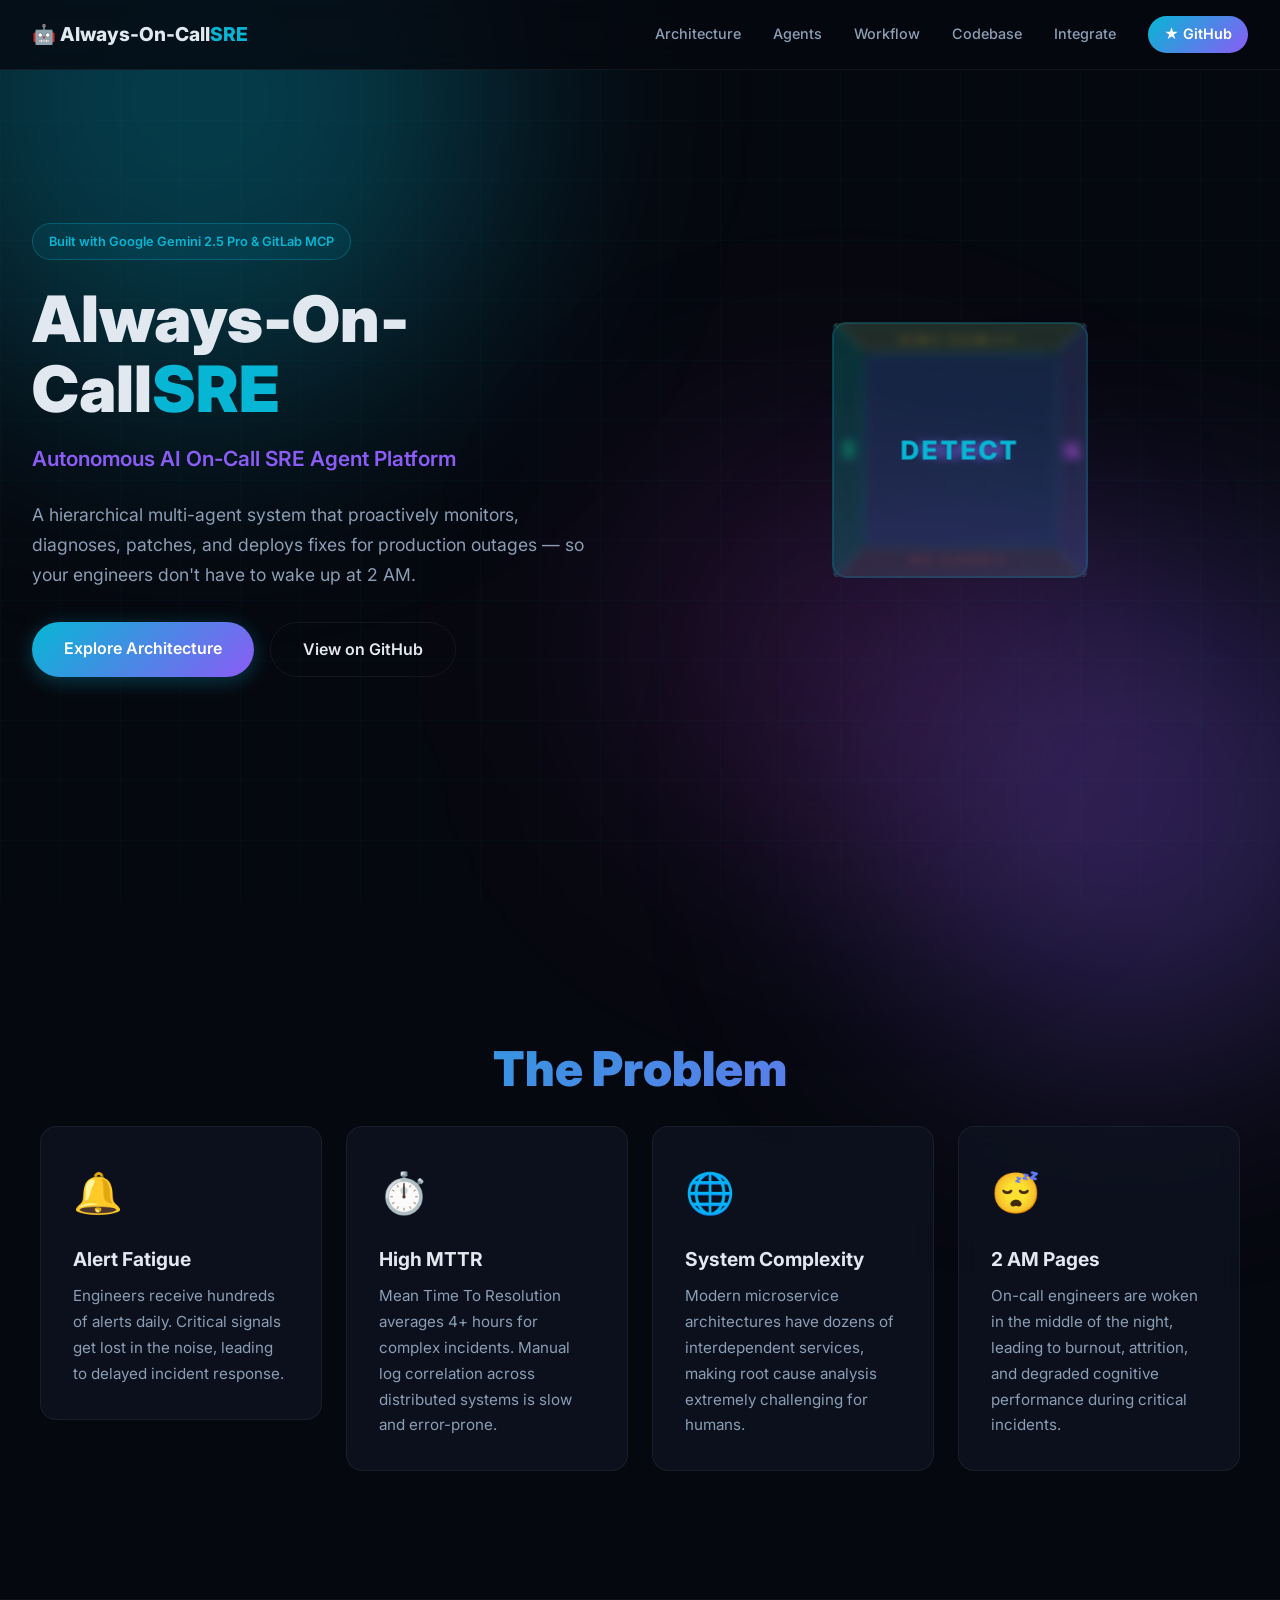
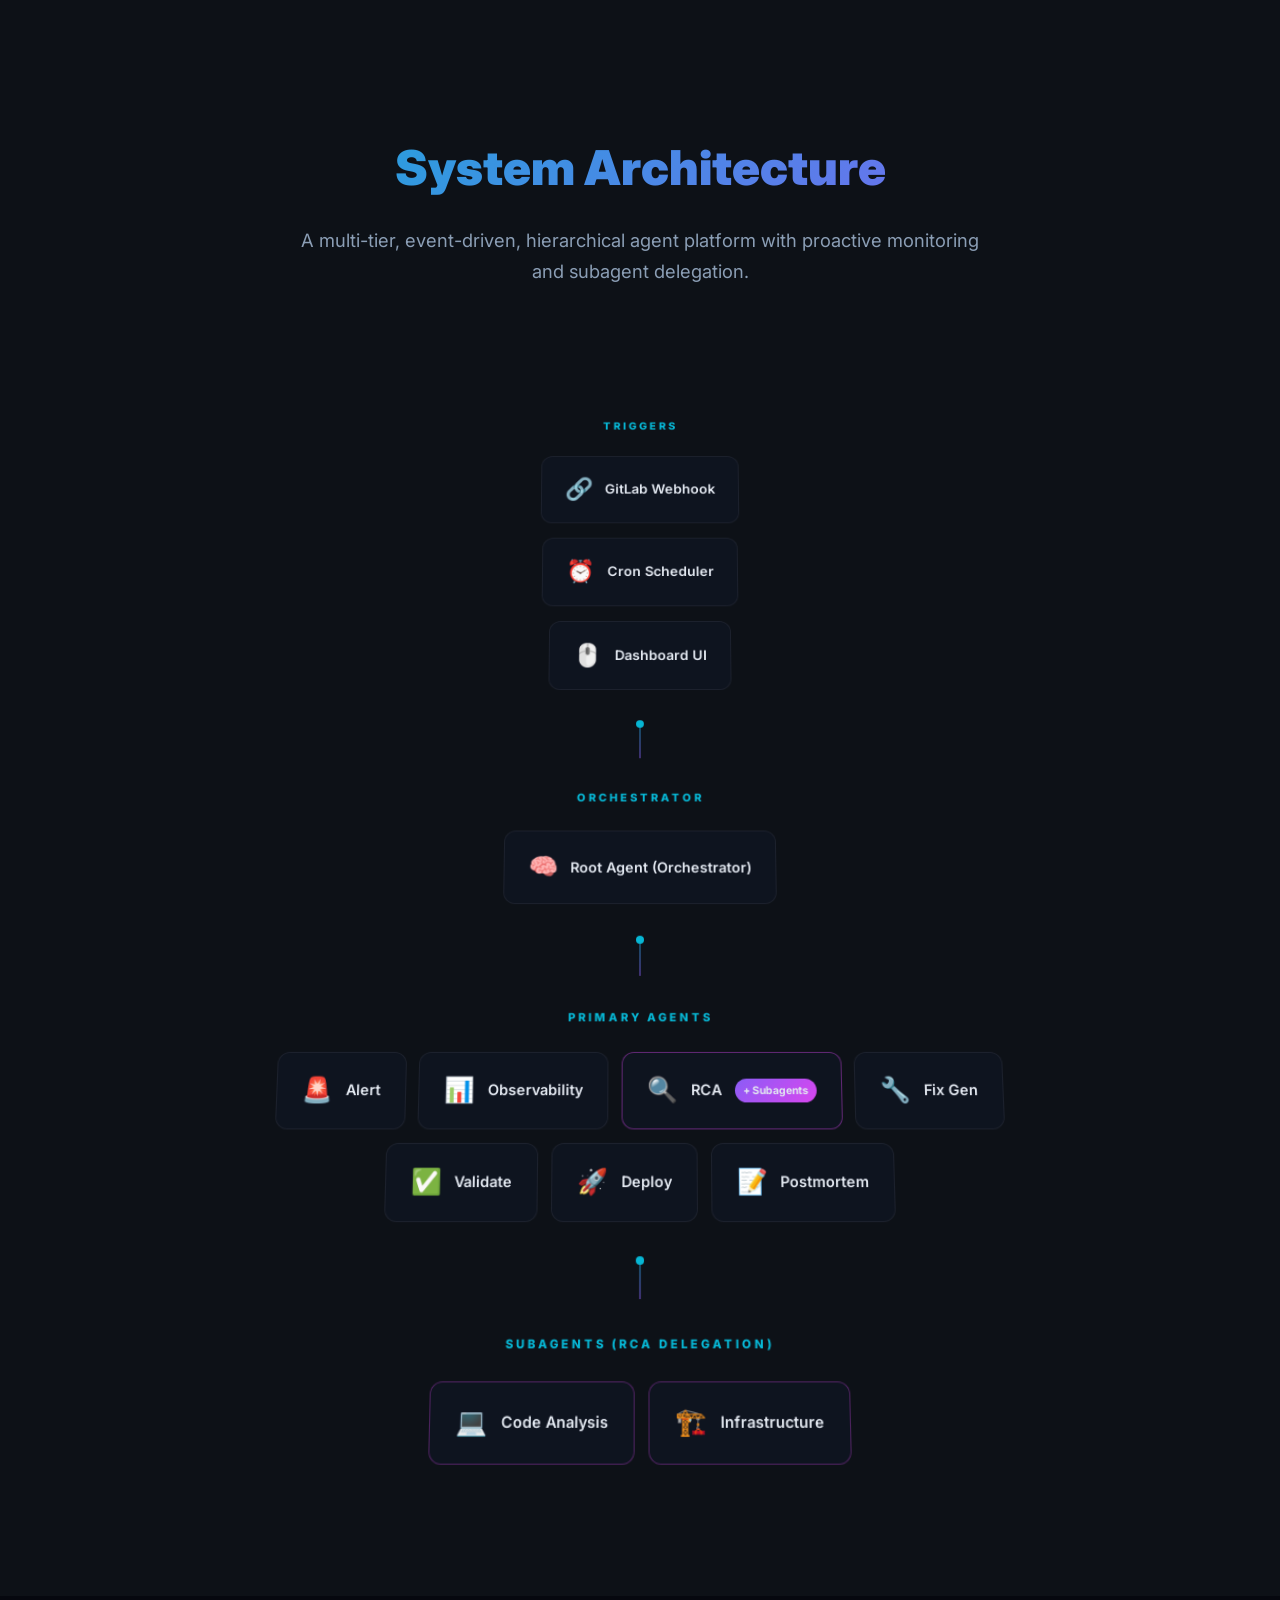
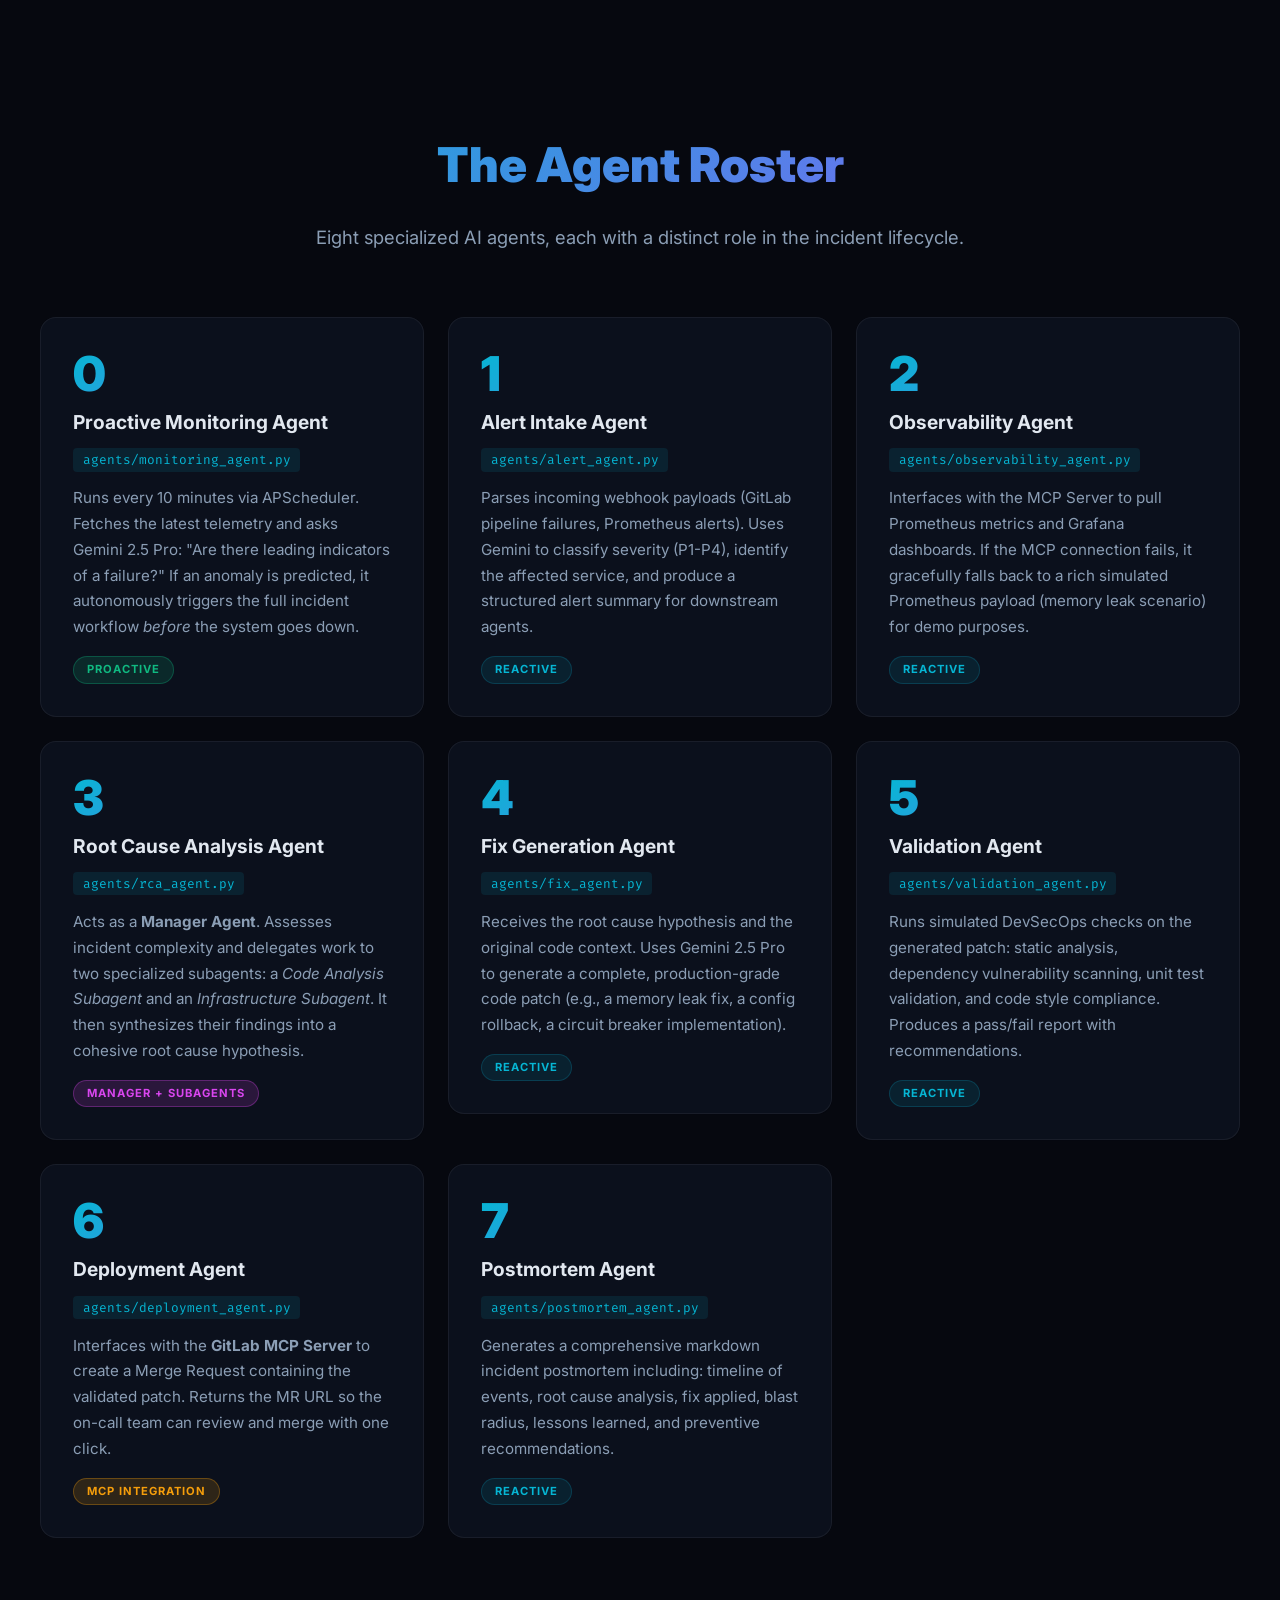
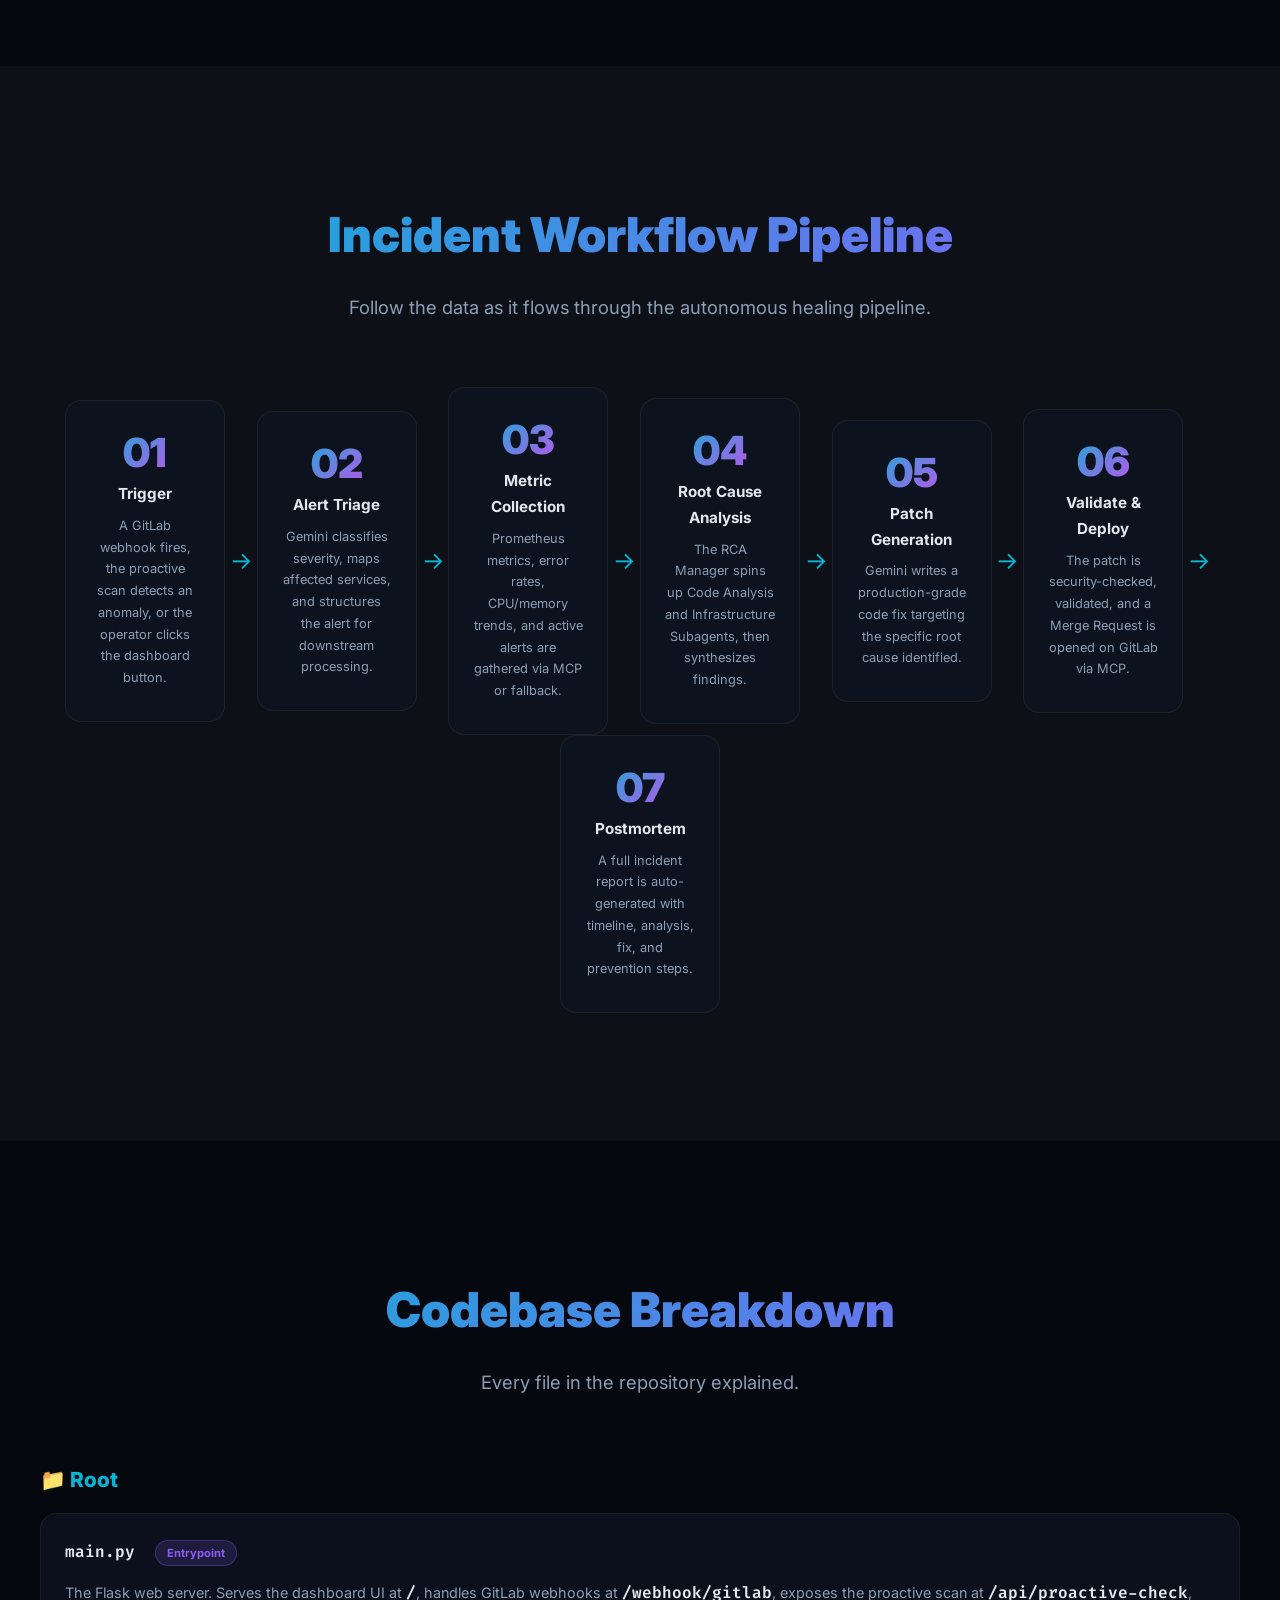
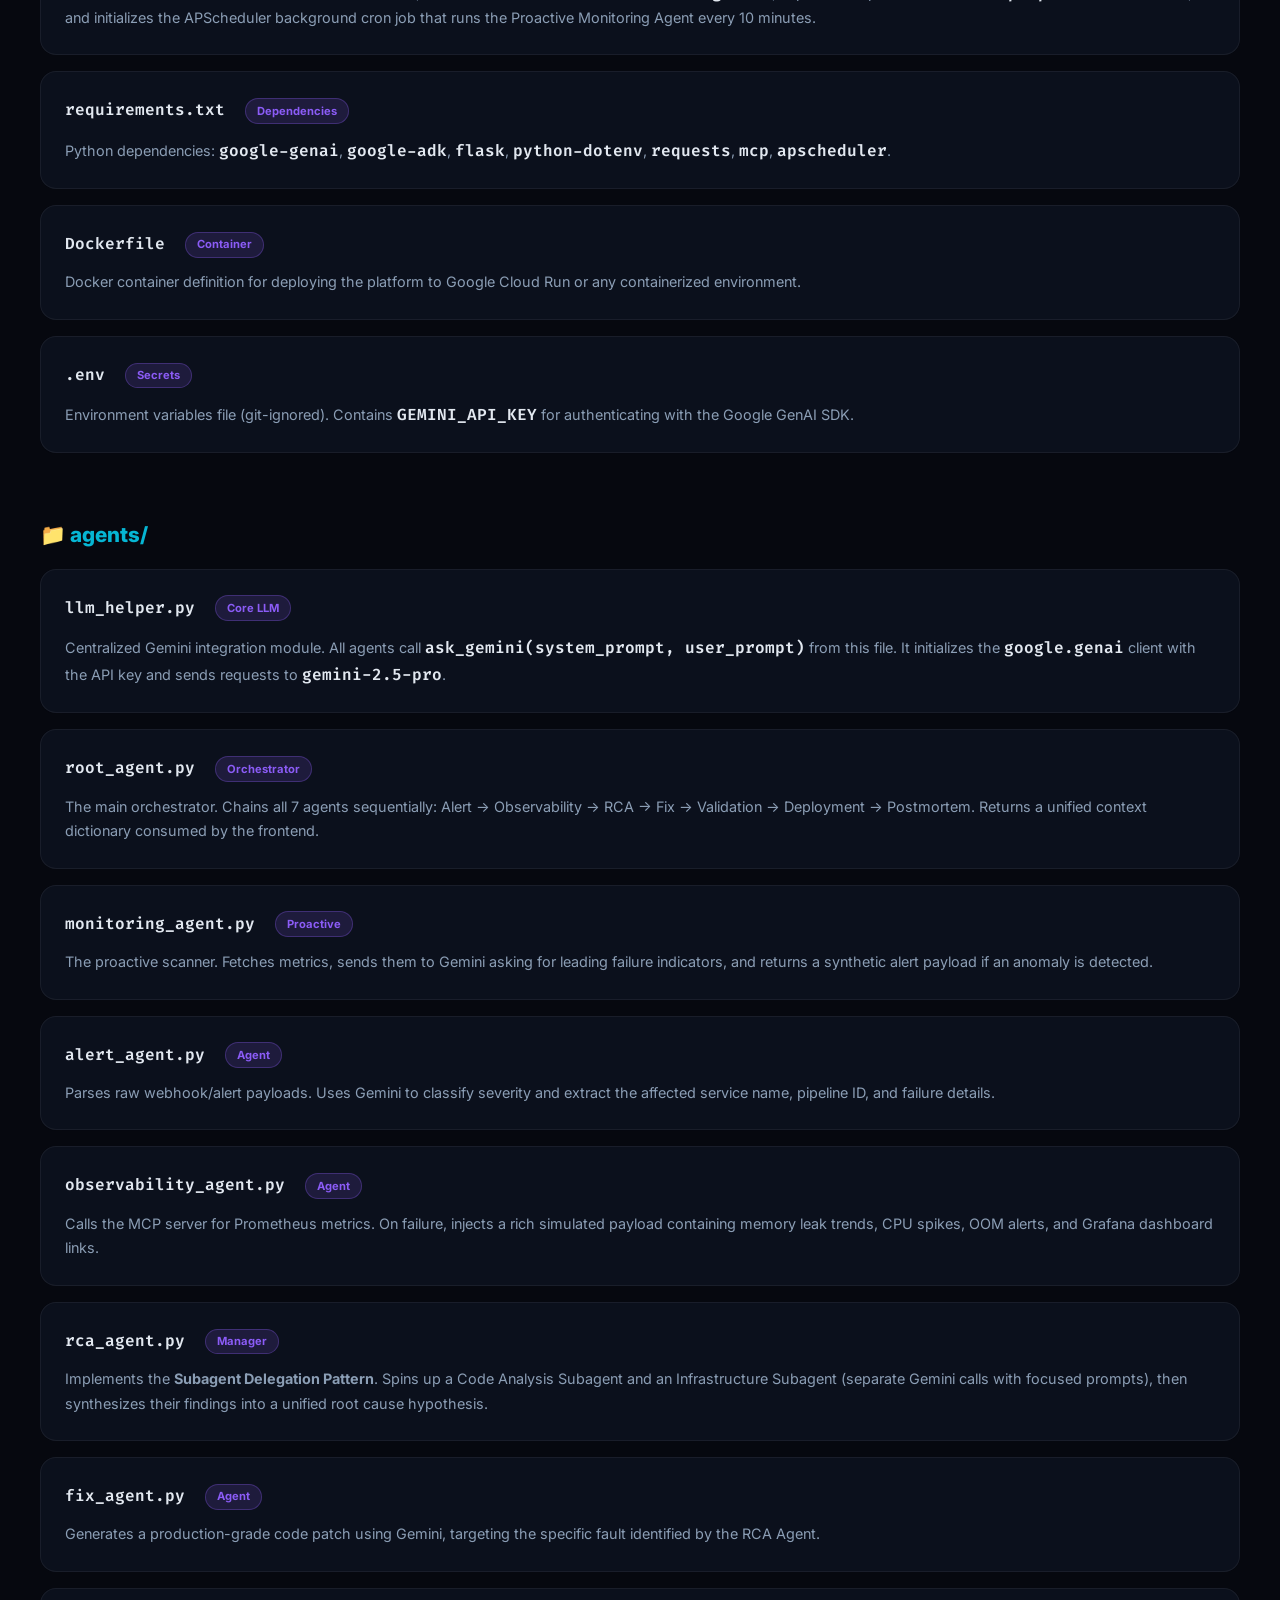
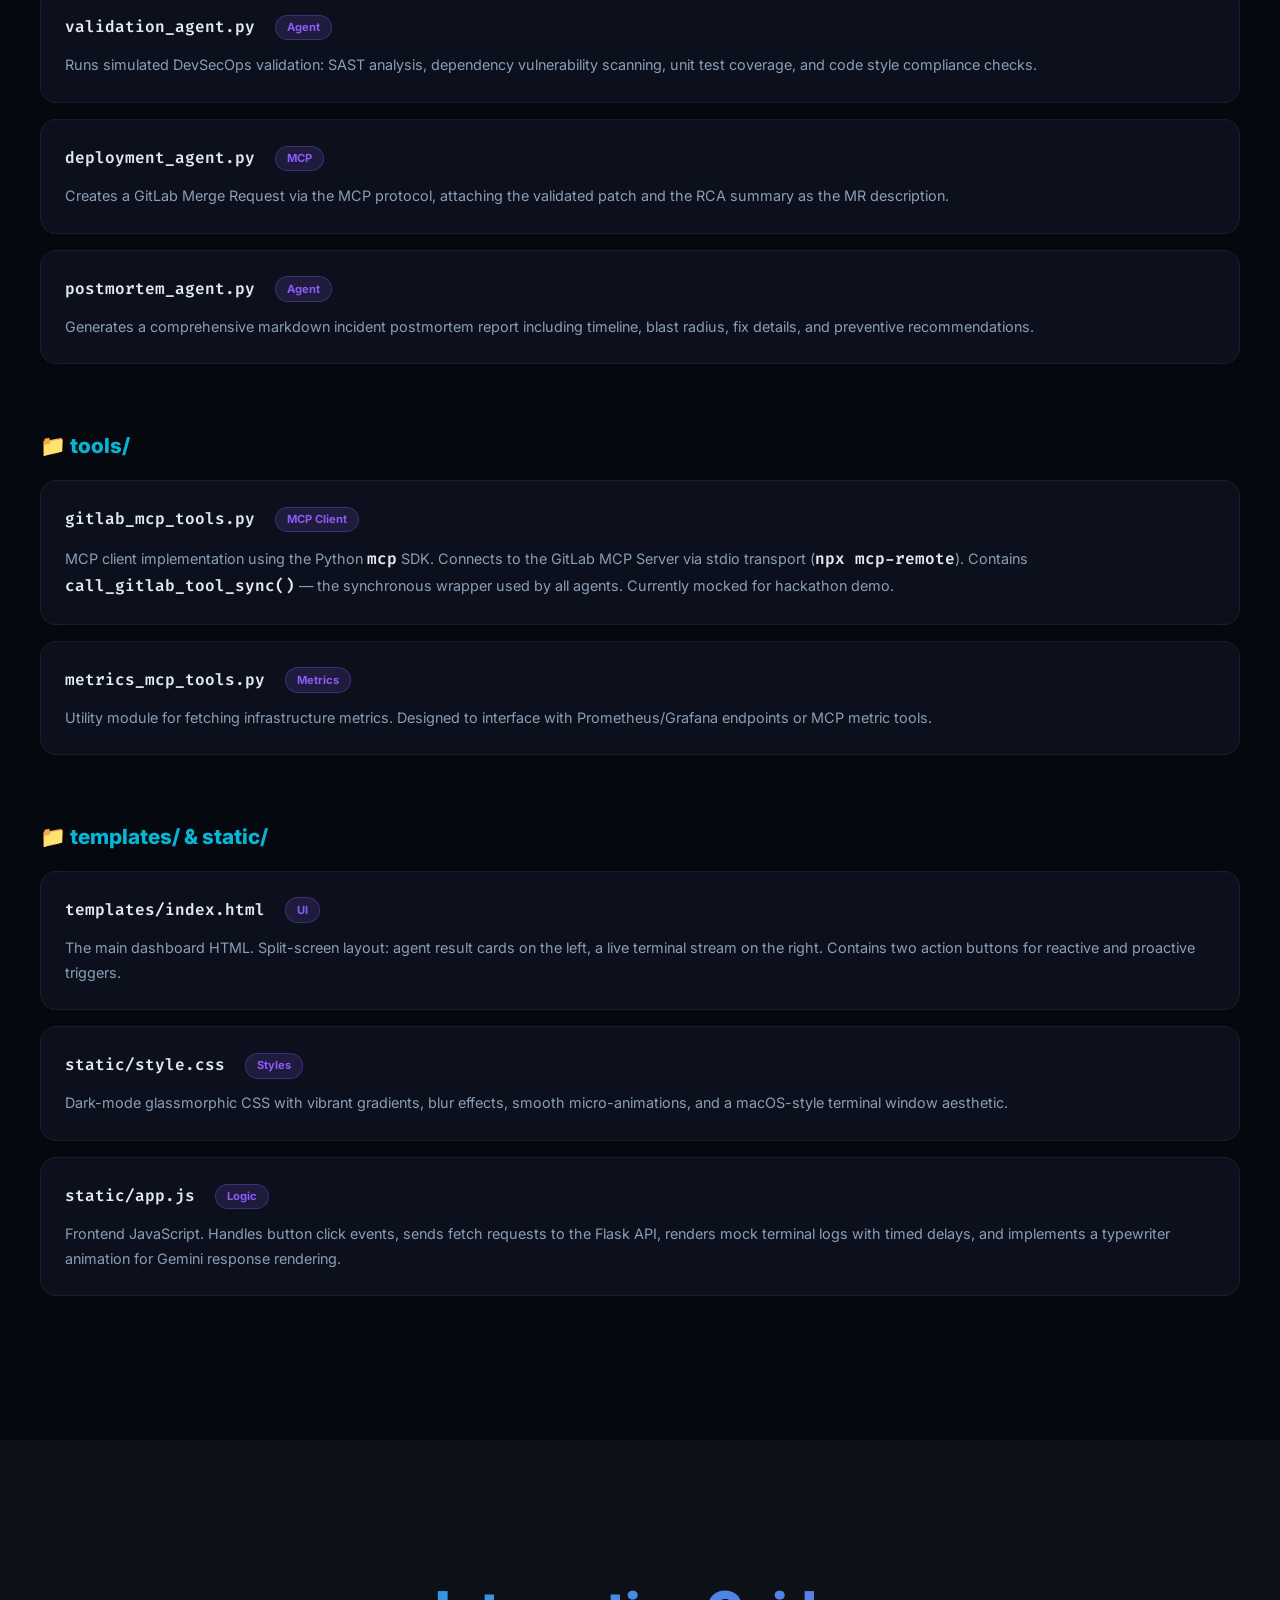
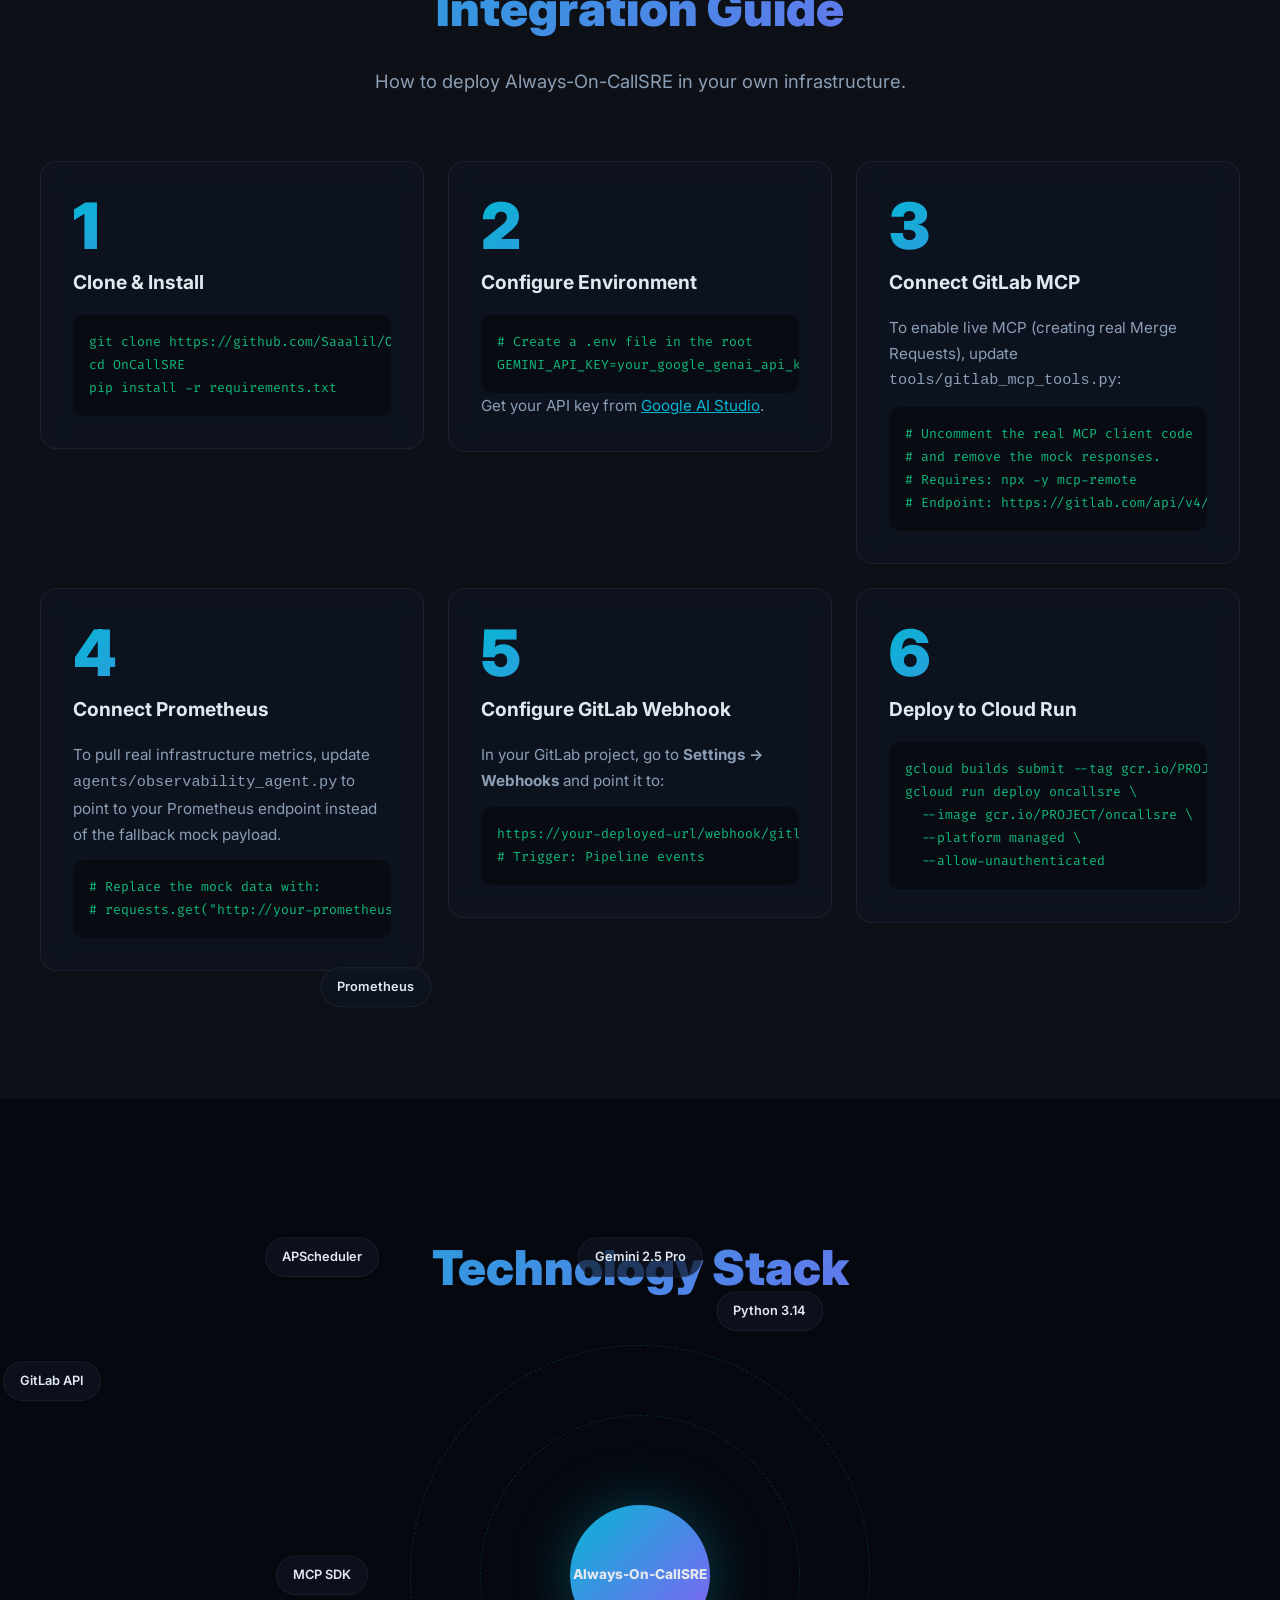
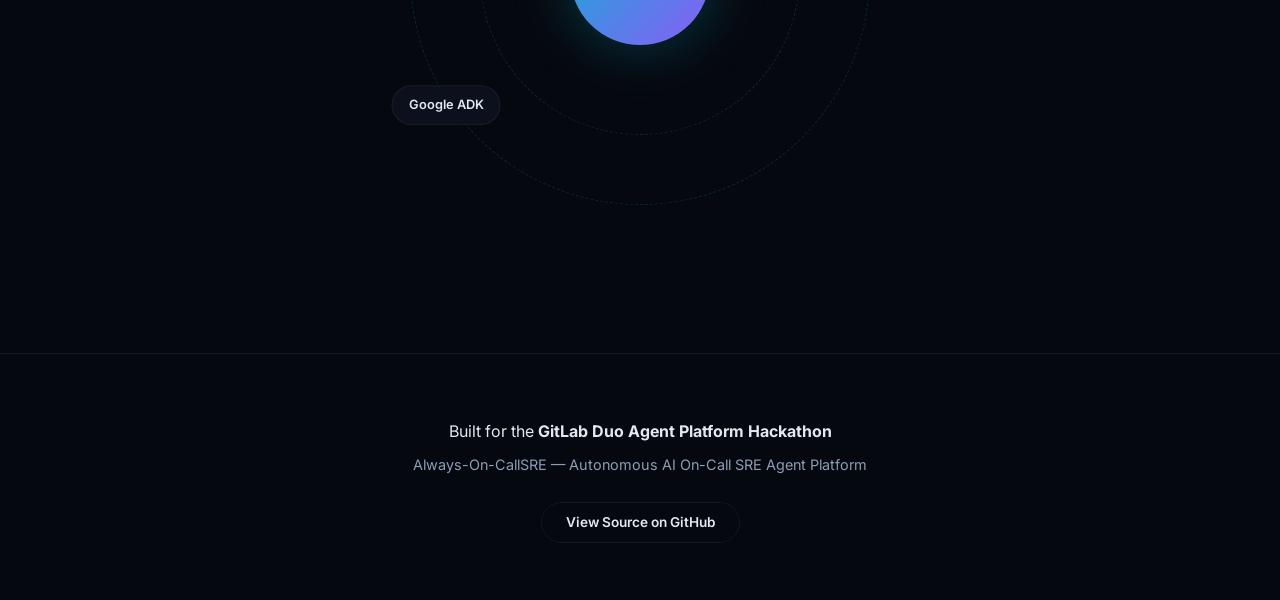
==== docs/index.html @ 30f32bdc "Add GitHub Pages documentation site with 3D interactive UI" ====
<!DOCTYPE html>
<html lang="en">
<head>
    <meta charset="UTF-8">
    <meta name="viewport" content="width=device-width, initial-scale=1.0">
    <title>Always-On-CallSRE — Documentation</title>
    <meta name="description" content="Autonomous multi-agent SRE platform powered by Gemini 2.5 Pro & MCP for proactive outage prediction, root cause diagnosis, and auto-healing.">
    <link rel="stylesheet" href="style.css">
    <link href="https://fonts.googleapis.com/css2?family=Inter:wght@300;400;500;600;700;800;900&family=Fira+Code:wght@400;500&display=swap" rel="stylesheet">
</head>
<body>
    <!-- Animated Background -->
    <div class="bg-grid"></div>
    <div class="glow-orb orb-1"></div>
    <div class="glow-orb orb-2"></div>
    <div class="glow-orb orb-3"></div>

    <!-- Navigation -->
    <nav id="navbar">
        <div class="nav-inner">
            <a href="#hero" class="nav-logo">🤖 Always-On-Call<span>SRE</span></a>
            <div class="nav-links">
                <a href="#architecture">Architecture</a>
                <a href="#agents">Agents</a>
                <a href="#workflow">Workflow</a>
                <a href="#files">Codebase</a>
                <a href="#integrate">Integrate</a>
                <a href="https://github.com/Saaalil/OnCallSRE" target="_blank" class="nav-gh">★ GitHub</a>
            </div>
        </div>
    </nav>

    <!-- Hero -->
    <section id="hero">
        <div class="hero-content">
            <div class="hero-badge">Built with Google Gemini 2.5 Pro & GitLab MCP</div>
            <h1>Always-On-Call<span>SRE</span></h1>
            <p class="hero-sub">Autonomous AI On-Call SRE Agent Platform</p>
            <p class="hero-desc">A hierarchical multi-agent system that proactively monitors, diagnoses, patches, and deploys fixes for production outages — so your engineers don't have to wake up at 2 AM.</p>
            <div class="hero-buttons">
                <a href="#architecture" class="btn btn-primary">Explore Architecture</a>
                <a href="https://github.com/Saaalil/OnCallSRE" target="_blank" class="btn btn-outline">View on GitHub</a>
            </div>
        </div>
        <div class="hero-3d-scene">
            <div class="cube-container">
                <div class="cube">
                    <div class="cube-face front">DETECT</div>
                    <div class="cube-face back">DEPLOY</div>
                    <div class="cube-face right">ANALYZE</div>
                    <div class="cube-face left">PATCH</div>
                    <div class="cube-face top">VALIDATE</div>
                    <div class="cube-face bottom">REPORT</div>
                </div>
            </div>
        </div>
    </section>

    <!-- Problem Statement -->
    <section id="problem" class="section">
        <div class="section-inner">
            <h2 class="section-title">The Problem</h2>
            <div class="problem-grid">
                <div class="problem-card card-3d">
                    <div class="card-inner">
                        <div class="card-icon">🔔</div>
                        <h3>Alert Fatigue</h3>
                        <p>Engineers receive hundreds of alerts daily. Critical signals get lost in the noise, leading to delayed incident response.</p>
                    </div>
                </div>
                <div class="problem-card card-3d">
                    <div class="card-inner">
                        <div class="card-icon">⏱️</div>
                        <h3>High MTTR</h3>
                        <p>Mean Time To Resolution averages 4+ hours for complex incidents. Manual log correlation across distributed systems is slow and error-prone.</p>
                    </div>
                </div>
                <div class="problem-card card-3d">
                    <div class="card-inner">
                        <div class="card-icon">🌐</div>
                        <h3>System Complexity</h3>
                        <p>Modern microservice architectures have dozens of interdependent services, making root cause analysis extremely challenging for humans.</p>
                    </div>
                </div>
                <div class="problem-card card-3d">
                    <div class="card-inner">
                        <div class="card-icon">😴</div>
                        <h3>2 AM Pages</h3>
                        <p>On-call engineers are woken in the middle of the night, leading to burnout, attrition, and degraded cognitive performance during critical incidents.</p>
                    </div>
                </div>
            </div>
        </div>
    </section>

    <!-- Architecture -->
    <section id="architecture" class="section section-dark">
        <div class="section-inner">
            <h2 class="section-title">System Architecture</h2>
            <p class="section-desc">A multi-tier, event-driven, hierarchical agent platform with proactive monitoring and subagent delegation.</p>
            <div class="arch-3d-wrapper">
                <div class="arch-scene" id="arch-scene">
                    <!-- Tier 1: Triggers -->
                    <div class="arch-tier tier-triggers">
                        <div class="tier-label">TRIGGERS</div>
                        <div class="arch-node node-trigger" data-tooltip="GitLab webhooks on pipeline failure">
                            <div class="node-icon">🔗</div>
                            <div class="node-text">GitLab Webhook</div>
                        </div>
                        <div class="arch-node node-trigger" data-tooltip="APScheduler runs every 10 minutes">
                            <div class="node-icon">⏰</div>
                            <div class="node-text">Cron Scheduler</div>
                        </div>
                        <div class="arch-node node-trigger" data-tooltip="Manual button click on the dashboard">
                            <div class="node-icon">🖱️</div>
                            <div class="node-text">Dashboard UI</div>
                        </div>
                    </div>
                    <!-- Connector -->
                    <div class="arch-connector"><div class="connector-line"></div><div class="connector-pulse"></div></div>
                    <!-- Tier 2: Orchestrator -->
                    <div class="arch-tier tier-orchestrator">
                        <div class="tier-label">ORCHESTRATOR</div>
                        <div class="arch-node node-orch" data-tooltip="root_agent.py — Chains all agents sequentially">
                            <div class="node-icon">🧠</div>
                            <div class="node-text">Root Agent (Orchestrator)</div>
                        </div>
                    </div>
                    <!-- Connector -->
                    <div class="arch-connector"><div class="connector-line"></div><div class="connector-pulse"></div></div>
                    <!-- Tier 3: Primary Agents -->
                    <div class="arch-tier tier-agents">
                        <div class="tier-label">PRIMARY AGENTS</div>
                        <div class="agents-row">
                            <div class="arch-node node-agent" data-tooltip="alert_agent.py — Parses severity & impact">
                                <div class="node-icon">🚨</div>
                                <div class="node-text">Alert</div>
                            </div>
                            <div class="arch-node node-agent" data-tooltip="observability_agent.py — Gathers Prometheus metrics">
                                <div class="node-icon">📊</div>
                                <div class="node-text">Observability</div>
                            </div>
                            <div class="arch-node node-agent node-rca" data-tooltip="rca_agent.py — Delegates to subagents for deep analysis">
                                <div class="node-icon">🔍</div>
                                <div class="node-text">RCA</div>
                                <div class="subagent-indicator">+ Subagents</div>
                            </div>
                            <div class="arch-node node-agent" data-tooltip="fix_agent.py — Generates production-grade patches">
                                <div class="node-icon">🔧</div>
                                <div class="node-text">Fix Gen</div>
                            </div>
                            <div class="arch-node node-agent" data-tooltip="validation_agent.py — Security & correctness checks">
                                <div class="node-icon">✅</div>
                                <div class="node-text">Validate</div>
                            </div>
                            <div class="arch-node node-agent" data-tooltip="deployment_agent.py — Opens GitLab MR via MCP">
                                <div class="node-icon">🚀</div>
                                <div class="node-text">Deploy</div>
                            </div>
                            <div class="arch-node node-agent" data-tooltip="postmortem_agent.py — Writes incident report">
                                <div class="node-icon">📝</div>
                                <div class="node-text">Postmortem</div>
                            </div>
                        </div>
                    </div>
                    <!-- Connector -->
                    <div class="arch-connector"><div class="connector-line"></div><div class="connector-pulse"></div></div>
                    <!-- Tier 4: Subagents -->
                    <div class="arch-tier tier-sub">
                        <div class="tier-label">SUBAGENTS (RCA Delegation)</div>
                        <div class="agents-row">
                            <div class="arch-node node-sub" data-tooltip="Scans git history & application logs for code-level faults">
                                <div class="node-icon">💻</div>
                                <div class="node-text">Code Analysis</div>
                            </div>
                            <div class="arch-node node-sub" data-tooltip="Deep dives into CPU, memory, network, and DB metrics">
                                <div class="node-icon">🏗️</div>
                                <div class="node-text">Infrastructure</div>
                            </div>
                        </div>
                    </div>
                </div>
            </div>
        </div>
    </section>

    <!-- Agents Deep Dive -->
    <section id="agents" class="section">
        <div class="section-inner">
            <h2 class="section-title">The Agent Roster</h2>
            <p class="section-desc">Eight specialized AI agents, each with a distinct role in the incident lifecycle.</p>
            <div class="agents-grid">
                <div class="agent-card card-3d">
                    <div class="card-inner">
                        <div class="agent-num">0</div>
                        <h3>Proactive Monitoring Agent</h3>
                        <p class="agent-file"><code>agents/monitoring_agent.py</code></p>
                        <p>Runs every 10 minutes via APScheduler. Fetches the latest telemetry and asks Gemini 2.5 Pro: "Are there leading indicators of a failure?" If an anomaly is predicted, it autonomously triggers the full incident workflow <em>before</em> the system goes down.</p>
                        <div class="agent-tag tag-proactive">Proactive</div>
                    </div>
                </div>
                <div class="agent-card card-3d">
                    <div class="card-inner">
                        <div class="agent-num">1</div>
                        <h3>Alert Intake Agent</h3>
                        <p class="agent-file"><code>agents/alert_agent.py</code></p>
                        <p>Parses incoming webhook payloads (GitLab pipeline failures, Prometheus alerts). Uses Gemini to classify severity (P1-P4), identify the affected service, and produce a structured alert summary for downstream agents.</p>
                        <div class="agent-tag tag-reactive">Reactive</div>
                    </div>
                </div>
                <div class="agent-card card-3d">
                    <div class="card-inner">
                        <div class="agent-num">2</div>
                        <h3>Observability Agent</h3>
                        <p class="agent-file"><code>agents/observability_agent.py</code></p>
                        <p>Interfaces with the MCP Server to pull Prometheus metrics and Grafana dashboards. If the MCP connection fails, it gracefully falls back to a rich simulated Prometheus payload (memory leak scenario) for demo purposes.</p>
                        <div class="agent-tag tag-reactive">Reactive</div>
                    </div>
                </div>
                <div class="agent-card card-3d">
                    <div class="card-inner">
                        <div class="agent-num">3</div>
                        <h3>Root Cause Analysis Agent</h3>
                        <p class="agent-file"><code>agents/rca_agent.py</code></p>
                        <p>Acts as a <strong>Manager Agent</strong>. Assesses incident complexity and delegates work to two specialized subagents: a <em>Code Analysis Subagent</em> and an <em>Infrastructure Subagent</em>. It then synthesizes their findings into a cohesive root cause hypothesis.</p>
                        <div class="agent-tag tag-manager">Manager + Subagents</div>
                    </div>
                </div>
                <div class="agent-card card-3d">
                    <div class="card-inner">
                        <div class="agent-num">4</div>
                        <h3>Fix Generation Agent</h3>
                        <p class="agent-file"><code>agents/fix_agent.py</code></p>
                        <p>Receives the root cause hypothesis and the original code context. Uses Gemini 2.5 Pro to generate a complete, production-grade code patch (e.g., a memory leak fix, a config rollback, a circuit breaker implementation).</p>
                        <div class="agent-tag tag-reactive">Reactive</div>
                    </div>
                </div>
                <div class="agent-card card-3d">
                    <div class="card-inner">
                        <div class="agent-num">5</div>
                        <h3>Validation Agent</h3>
                        <p class="agent-file"><code>agents/validation_agent.py</code></p>
                        <p>Runs simulated DevSecOps checks on the generated patch: static analysis, dependency vulnerability scanning, unit test validation, and code style compliance. Produces a pass/fail report with recommendations.</p>
                        <div class="agent-tag tag-reactive">Reactive</div>
                    </div>
                </div>
                <div class="agent-card card-3d">
                    <div class="card-inner">
                        <div class="agent-num">6</div>
                        <h3>Deployment Agent</h3>
                        <p class="agent-file"><code>agents/deployment_agent.py</code></p>
                        <p>Interfaces with the <strong>GitLab MCP Server</strong> to create a Merge Request containing the validated patch. Returns the MR URL so the on-call team can review and merge with one click.</p>
                        <div class="agent-tag tag-mcp">MCP Integration</div>
                    </div>
                </div>
                <div class="agent-card card-3d">
                    <div class="card-inner">
                        <div class="agent-num">7</div>
                        <h3>Postmortem Agent</h3>
                        <p class="agent-file"><code>agents/postmortem_agent.py</code></p>
                        <p>Generates a comprehensive markdown incident postmortem including: timeline of events, root cause analysis, fix applied, blast radius, lessons learned, and preventive recommendations.</p>
                        <div class="agent-tag tag-reactive">Reactive</div>
                    </div>
                </div>
            </div>
        </div>
    </section>

    <!-- 3D Workflow -->
    <section id="workflow" class="section section-dark">
        <div class="section-inner">
            <h2 class="section-title">Incident Workflow Pipeline</h2>
            <p class="section-desc">Follow the data as it flows through the autonomous healing pipeline.</p>
            <div class="pipeline-3d">
                <div class="pipeline-stage" style="--i:0">
                    <div class="stage-card">
                        <div class="stage-num">01</div>
                        <h3>Trigger</h3>
                        <p>A GitLab webhook fires, the proactive scan detects an anomaly, or the operator clicks the dashboard button.</p>
                    </div>
                </div>
                <div class="pipeline-connector"><span>→</span></div>
                <div class="pipeline-stage" style="--i:1">
                    <div class="stage-card">
                        <div class="stage-num">02</div>
                        <h3>Alert Triage</h3>
                        <p>Gemini classifies severity, maps affected services, and structures the alert for downstream processing.</p>
                    </div>
                </div>
                <div class="pipeline-connector"><span>→</span></div>
                <div class="pipeline-stage" style="--i:2">
                    <div class="stage-card">
                        <div class="stage-num">03</div>
                        <h3>Metric Collection</h3>
                        <p>Prometheus metrics, error rates, CPU/memory trends, and active alerts are gathered via MCP or fallback.</p>
                    </div>
                </div>
                <div class="pipeline-connector"><span>→</span></div>
                <div class="pipeline-stage" style="--i:3">
                    <div class="stage-card">
                        <div class="stage-num">04</div>
                        <h3>Root Cause Analysis</h3>
                        <p>The RCA Manager spins up Code Analysis and Infrastructure Subagents, then synthesizes findings.</p>
                    </div>
                </div>
                <div class="pipeline-connector"><span>→</span></div>
                <div class="pipeline-stage" style="--i:4">
                    <div class="stage-card">
                        <div class="stage-num">05</div>
                        <h3>Patch Generation</h3>
                        <p>Gemini writes a production-grade code fix targeting the specific root cause identified.</p>
                    </div>
                </div>
                <div class="pipeline-connector"><span>→</span></div>
                <div class="pipeline-stage" style="--i:5">
                    <div class="stage-card">
                        <div class="stage-num">06</div>
                        <h3>Validate & Deploy</h3>
                        <p>The patch is security-checked, validated, and a Merge Request is opened on GitLab via MCP.</p>
                    </div>
                </div>
                <div class="pipeline-connector"><span>→</span></div>
                <div class="pipeline-stage" style="--i:6">
                    <div class="stage-card">
                        <div class="stage-num">07</div>
                        <h3>Postmortem</h3>
                        <p>A full incident report is auto-generated with timeline, analysis, fix, and prevention steps.</p>
                    </div>
                </div>
            </div>
        </div>
    </section>

    <!-- Codebase Breakdown -->
    <section id="files" class="section">
        <div class="section-inner">
            <h2 class="section-title">Codebase Breakdown</h2>
            <p class="section-desc">Every file in the repository explained.</p>
            <div class="file-tree">
                <div class="file-group">
                    <h3 class="file-group-title">📁 Root</h3>
                    <div class="file-item card-3d">
                        <div class="card-inner">
                            <code>main.py</code>
                            <span class="file-badge">Entrypoint</span>
                            <p>The Flask web server. Serves the dashboard UI at <code>/</code>, handles GitLab webhooks at <code>/webhook/gitlab</code>, exposes the proactive scan at <code>/api/proactive-check</code>, and initializes the APScheduler background cron job that runs the Proactive Monitoring Agent every 10 minutes.</p>
                        </div>
                    </div>
                    <div class="file-item card-3d">
                        <div class="card-inner">
                            <code>requirements.txt</code>
                            <span class="file-badge">Dependencies</span>
                            <p>Python dependencies: <code>google-genai</code>, <code>google-adk</code>, <code>flask</code>, <code>python-dotenv</code>, <code>requests</code>, <code>mcp</code>, <code>apscheduler</code>.</p>
                        </div>
                    </div>
                    <div class="file-item card-3d">
                        <div class="card-inner">
                            <code>Dockerfile</code>
                            <span class="file-badge">Container</span>
                            <p>Docker container definition for deploying the platform to Google Cloud Run or any containerized environment.</p>
                        </div>
                    </div>
                    <div class="file-item card-3d">
                        <div class="card-inner">
                            <code>.env</code>
                            <span class="file-badge">Secrets</span>
                            <p>Environment variables file (git-ignored). Contains <code>GEMINI_API_KEY</code> for authenticating with the Google GenAI SDK.</p>
                        </div>
                    </div>
                </div>

                <div class="file-group">
                    <h3 class="file-group-title">📁 agents/</h3>
                    <div class="file-item card-3d">
                        <div class="card-inner">
                            <code>llm_helper.py</code>
                            <span class="file-badge">Core LLM</span>
                            <p>Centralized Gemini integration module. All agents call <code>ask_gemini(system_prompt, user_prompt)</code> from this file. It initializes the <code>google.genai</code> client with the API key and sends requests to <code>gemini-2.5-pro</code>.</p>
                        </div>
                    </div>
                    <div class="file-item card-3d">
                        <div class="card-inner">
                            <code>root_agent.py</code>
                            <span class="file-badge">Orchestrator</span>
                            <p>The main orchestrator. Chains all 7 agents sequentially: Alert → Observability → RCA → Fix → Validation → Deployment → Postmortem. Returns a unified context dictionary consumed by the frontend.</p>
                        </div>
                    </div>
                    <div class="file-item card-3d">
                        <div class="card-inner">
                            <code>monitoring_agent.py</code>
                            <span class="file-badge">Proactive</span>
                            <p>The proactive scanner. Fetches metrics, sends them to Gemini asking for leading failure indicators, and returns a synthetic alert payload if an anomaly is detected.</p>
                        </div>
                    </div>
                    <div class="file-item card-3d">
                        <div class="card-inner">
                            <code>alert_agent.py</code>
                            <span class="file-badge">Agent</span>
                            <p>Parses raw webhook/alert payloads. Uses Gemini to classify severity and extract the affected service name, pipeline ID, and failure details.</p>
                        </div>
                    </div>
                    <div class="file-item card-3d">
                        <div class="card-inner">
                            <code>observability_agent.py</code>
                            <span class="file-badge">Agent</span>
                            <p>Calls the MCP server for Prometheus metrics. On failure, injects a rich simulated payload containing memory leak trends, CPU spikes, OOM alerts, and Grafana dashboard links.</p>
                        </div>
                    </div>
                    <div class="file-item card-3d">
                        <div class="card-inner">
                            <code>rca_agent.py</code>
                            <span class="file-badge">Manager</span>
                            <p>Implements the <strong>Subagent Delegation Pattern</strong>. Spins up a Code Analysis Subagent and an Infrastructure Subagent (separate Gemini calls with focused prompts), then synthesizes their findings into a unified root cause hypothesis.</p>
                        </div>
                    </div>
                    <div class="file-item card-3d">
                        <div class="card-inner">
                            <code>fix_agent.py</code>
                            <span class="file-badge">Agent</span>
                            <p>Generates a production-grade code patch using Gemini, targeting the specific fault identified by the RCA Agent.</p>
                        </div>
                    </div>
                    <div class="file-item card-3d">
                        <div class="card-inner">
                            <code>validation_agent.py</code>
                            <span class="file-badge">Agent</span>
                            <p>Runs simulated DevSecOps validation: SAST analysis, dependency vulnerability scanning, unit test coverage, and code style compliance checks.</p>
                        </div>
                    </div>
                    <div class="file-item card-3d">
                        <div class="card-inner">
                            <code>deployment_agent.py</code>
                            <span class="file-badge">MCP</span>
                            <p>Creates a GitLab Merge Request via the MCP protocol, attaching the validated patch and the RCA summary as the MR description.</p>
                        </div>
                    </div>
                    <div class="file-item card-3d">
                        <div class="card-inner">
                            <code>postmortem_agent.py</code>
                            <span class="file-badge">Agent</span>
                            <p>Generates a comprehensive markdown incident postmortem report including timeline, blast radius, fix details, and preventive recommendations.</p>
                        </div>
                    </div>
                </div>

                <div class="file-group">
                    <h3 class="file-group-title">📁 tools/</h3>
                    <div class="file-item card-3d">
                        <div class="card-inner">
                            <code>gitlab_mcp_tools.py</code>
                            <span class="file-badge">MCP Client</span>
                            <p>MCP client implementation using the Python <code>mcp</code> SDK. Connects to the GitLab MCP Server via stdio transport (<code>npx mcp-remote</code>). Contains <code>call_gitlab_tool_sync()</code> — the synchronous wrapper used by all agents. Currently mocked for hackathon demo.</p>
                        </div>
                    </div>
                    <div class="file-item card-3d">
                        <div class="card-inner">
                            <code>metrics_mcp_tools.py</code>
                            <span class="file-badge">Metrics</span>
                            <p>Utility module for fetching infrastructure metrics. Designed to interface with Prometheus/Grafana endpoints or MCP metric tools.</p>
                        </div>
                    </div>
                </div>

                <div class="file-group">
                    <h3 class="file-group-title">📁 templates/ & static/</h3>
                    <div class="file-item card-3d">
                        <div class="card-inner">
                            <code>templates/index.html</code>
                            <span class="file-badge">UI</span>
                            <p>The main dashboard HTML. Split-screen layout: agent result cards on the left, a live terminal stream on the right. Contains two action buttons for reactive and proactive triggers.</p>
                        </div>
                    </div>
                    <div class="file-item card-3d">
                        <div class="card-inner">
                            <code>static/style.css</code>
                            <span class="file-badge">Styles</span>
                            <p>Dark-mode glassmorphic CSS with vibrant gradients, blur effects, smooth micro-animations, and a macOS-style terminal window aesthetic.</p>
                        </div>
                    </div>
                    <div class="file-item card-3d">
                        <div class="card-inner">
                            <code>static/app.js</code>
                            <span class="file-badge">Logic</span>
                            <p>Frontend JavaScript. Handles button click events, sends fetch requests to the Flask API, renders mock terminal logs with timed delays, and implements a typewriter animation for Gemini response rendering.</p>
                        </div>
                    </div>
                </div>
            </div>
        </div>
    </section>

    <!-- Integration Guide -->
    <section id="integrate" class="section section-dark">
        <div class="section-inner">
            <h2 class="section-title">Integration Guide</h2>
            <p class="section-desc">How to deploy Always-On-CallSRE in your own infrastructure.</p>
            <div class="integrate-steps">
                <div class="step card-3d" style="--i:0">
                    <div class="card-inner">
                        <div class="step-num">1</div>
                        <h3>Clone & Install</h3>
                        <pre><code>git clone https://github.com/Saaalil/OnCallSRE.git
cd OnCallSRE
pip install -r requirements.txt</code></pre>
                    </div>
                </div>
                <div class="step card-3d" style="--i:1">
                    <div class="card-inner">
                        <div class="step-num">2</div>
                        <h3>Configure Environment</h3>
                        <pre><code># Create a .env file in the root
GEMINI_API_KEY=your_google_genai_api_key</code></pre>
                        <p>Get your API key from <a href="https://aistudio.google.com/apikey" target="_blank">Google AI Studio</a>.</p>
                    </div>
                </div>
                <div class="step card-3d" style="--i:2">
                    <div class="card-inner">
                        <div class="step-num">3</div>
                        <h3>Connect GitLab MCP</h3>
                        <p>To enable live MCP (creating real Merge Requests), update <code>tools/gitlab_mcp_tools.py</code>:</p>
                        <pre><code># Uncomment the real MCP client code
# and remove the mock responses.
# Requires: npx -y mcp-remote
# Endpoint: https://gitlab.com/api/v4/mcp</code></pre>
                    </div>
                </div>
                <div class="step card-3d" style="--i:3">
                    <div class="card-inner">
                        <div class="step-num">4</div>
                        <h3>Connect Prometheus</h3>
                        <p>To pull real infrastructure metrics, update <code>agents/observability_agent.py</code> to point to your Prometheus endpoint instead of the fallback mock payload.</p>
                        <pre><code># Replace the mock data with:
# requests.get("http://your-prometheus:9090/api/v1/query")</code></pre>
                    </div>
                </div>
                <div class="step card-3d" style="--i:4">
                    <div class="card-inner">
                        <div class="step-num">5</div>
                        <h3>Configure GitLab Webhook</h3>
                        <p>In your GitLab project, go to <strong>Settings → Webhooks</strong> and point it to:</p>
                        <pre><code>https://your-deployed-url/webhook/gitlab
# Trigger: Pipeline events</code></pre>
                    </div>
                </div>
                <div class="step card-3d" style="--i:5">
                    <div class="card-inner">
                        <div class="step-num">6</div>
                        <h3>Deploy to Cloud Run</h3>
                        <pre><code>gcloud builds submit --tag gcr.io/PROJECT/oncallsre
gcloud run deploy oncallsre \
  --image gcr.io/PROJECT/oncallsre \
  --platform managed \
  --allow-unauthenticated</code></pre>
                    </div>
                </div>
            </div>
        </div>
    </section>

    <!-- Tech Stack -->
    <section id="tech" class="section">
        <div class="section-inner">
            <h2 class="section-title">Technology Stack</h2>
            <div class="tech-orbit">
                <div class="orbit-center">
                    <span>Always-On-CallSRE</span>
                </div>
                <div class="orbit-ring ring-1">
                    <div class="tech-badge" style="--angle:0deg">Gemini 2.5 Pro</div>
                    <div class="tech-badge" style="--angle:90deg">Flask</div>
                    <div class="tech-badge" style="--angle:180deg">MCP SDK</div>
                    <div class="tech-badge" style="--angle:270deg">APScheduler</div>
                </div>
                <div class="orbit-ring ring-2">
                    <div class="tech-badge" style="--angle:45deg">Python 3.14</div>
                    <div class="tech-badge" style="--angle:135deg">Google ADK</div>
                    <div class="tech-badge" style="--angle:225deg">GitLab API</div>
                    <div class="tech-badge" style="--angle:315deg">Prometheus</div>
                </div>
            </div>
        </div>
    </section>

    <!-- Footer -->
    <footer>
        <div class="footer-inner">
            <p>Built for the <strong>GitLab Duo Agent Platform Hackathon</strong></p>
            <p class="footer-sub">Always-On-CallSRE — Autonomous AI On-Call SRE Agent Platform</p>
            <a href="https://github.com/Saaalil/OnCallSRE" target="_blank" class="btn btn-outline btn-sm">View Source on GitHub</a>
        </div>
    </footer>

    <script src="app.js"></script>
</body>
</html>
---- docs/style.css ----
/* ============================================
   Always-On-CallSRE Documentation — 3D Styles
   ============================================ */

:root {
    --bg: #06080f;
    --bg-2: #0d1117;
    --bg-card: rgba(15, 20, 35, 0.7);
    --text: #e2e8f0;
    --text-muted: #8b9eb5;
    --cyan: #06b6d4;
    --purple: #8b5cf6;
    --magenta: #d946ef;
    --green: #10b981;
    --orange: #f59e0b;
    --red: #ef4444;
    --border: rgba(255, 255, 255, 0.06);
    --glow-cyan: rgba(6, 182, 212, 0.3);
    --glow-purple: rgba(139, 92, 246, 0.3);
}

* { box-sizing: border-box; margin: 0; padding: 0; }

html { scroll-behavior: smooth; }

body {
    font-family: 'Inter', sans-serif;
    background: var(--bg);
    color: var(--text);
    line-height: 1.7;
    overflow-x: hidden;
    -webkit-font-smoothing: antialiased;
}

/* ---- Animated Background ---- */
.bg-grid {
    position: fixed;
    inset: 0;
    z-index: -2;
    background-image:
        linear-gradient(rgba(6, 182, 212, 0.03) 1px, transparent 1px),
        linear-gradient(90deg, rgba(6, 182, 212, 0.03) 1px, transparent 1px);
    background-size: 60px 60px;
}

.glow-orb {
    position: fixed;
    border-radius: 50%;
    filter: blur(120px);
    z-index: -1;
    pointer-events: none;
    animation: orbFloat 20s ease-in-out infinite alternate;
}
.orb-1 { width: 600px; height: 600px; background: var(--glow-cyan); top: -200px; left: -100px; }
.orb-2 { width: 500px; height: 500px; background: var(--glow-purple); bottom: -150px; right: -100px; animation-delay: -7s; }
.orb-3 { width: 400px; height: 400px; background: rgba(217, 70, 239, 0.15); top: 50%; left: 50%; animation-delay: -14s; }

@keyframes orbFloat {
    0% { transform: translate(0, 0) scale(1); }
    33% { transform: translate(50px, -80px) scale(1.1); }
    66% { transform: translate(-30px, 60px) scale(0.95); }
    100% { transform: translate(20px, -40px) scale(1.05); }
}

/* ---- Navigation ---- */
#navbar {
    position: fixed;
    top: 0;
    left: 0;
    right: 0;
    z-index: 1000;
    padding: 1rem 2rem;
    background: rgba(6, 8, 15, 0.8);
    backdrop-filter: blur(16px);
    border-bottom: 1px solid var(--border);
    transition: all 0.3s;
}

.nav-inner {
    max-width: 1400px;
    margin: 0 auto;
    display: flex;
    justify-content: space-between;
    align-items: center;
}

.nav-logo {
    font-weight: 800;
    font-size: 1.2rem;
    color: var(--text);
    text-decoration: none;
}
.nav-logo span { color: var(--cyan); }

.nav-links { display: flex; gap: 2rem; align-items: center; }
.nav-links a {
    color: var(--text-muted);
    text-decoration: none;
    font-size: 0.9rem;
    font-weight: 500;
    transition: color 0.2s;
}
.nav-links a:hover { color: var(--cyan); }
.nav-gh {
    background: linear-gradient(135deg, var(--cyan), var(--purple));
    padding: 0.4rem 1rem !important;
    border-radius: 50px;
    color: white !important;
    font-weight: 600 !important;
}

/* ---- Sections ---- */
.section {
    padding: 8rem 2rem;
    position: relative;
}
.section-dark { background: var(--bg-2); }

.section-inner {
    max-width: 1200px;
    margin: 0 auto;
}

.section-title {
    font-size: 3rem;
    font-weight: 900;
    text-align: center;
    margin-bottom: 1rem;
    background: linear-gradient(135deg, var(--cyan), var(--purple));
    -webkit-background-clip: text;
    -webkit-text-fill-color: transparent;
    background-clip: text;
}

.section-desc {
    text-align: center;
    color: var(--text-muted);
    font-size: 1.15rem;
    max-width: 700px;
    margin: 0 auto 4rem;
}

/* ---- Hero ---- */
#hero {
    min-height: 100vh;
    display: flex;
    align-items: center;
    justify-content: center;
    gap: 4rem;
    padding: 6rem 2rem;
    max-width: 1400px;
    margin: 0 auto;
}

.hero-content { flex: 1; max-width: 600px; }

.hero-badge {
    display: inline-block;
    padding: 0.4rem 1rem;
    border-radius: 50px;
    font-size: 0.8rem;
    font-weight: 600;
    color: var(--cyan);
    border: 1px solid rgba(6, 182, 212, 0.3);
    background: rgba(6, 182, 212, 0.08);
    margin-bottom: 1.5rem;
}

.hero-content h1 {
    font-size: 4rem;
    font-weight: 900;
    line-height: 1.1;
    margin-bottom: 1rem;
}
.hero-content h1 span { color: var(--cyan); }

.hero-sub {
    font-size: 1.3rem;
    color: var(--purple);
    font-weight: 600;
    margin-bottom: 1.5rem;
}

.hero-desc {
    color: var(--text-muted);
    font-size: 1.1rem;
    margin-bottom: 2rem;
}

.hero-buttons { display: flex; gap: 1rem; }

.btn {
    padding: 0.8rem 2rem;
    border-radius: 50px;
    text-decoration: none;
    font-weight: 600;
    font-size: 1rem;
    transition: transform 0.2s, box-shadow 0.2s;
    display: inline-block;
}
.btn:hover { transform: translateY(-2px); }
.btn-primary {
    background: linear-gradient(135deg, var(--cyan), var(--purple));
    color: white;
    box-shadow: 0 4px 20px var(--glow-cyan);
}
.btn-outline {
    border: 1px solid var(--border);
    color: var(--text);
    background: transparent;
}
.btn-outline:hover { border-color: var(--cyan); }
.btn-sm { font-size: 0.85rem; padding: 0.5rem 1.5rem; }

/* ---- 3D Cube ---- */
.hero-3d-scene {
    flex: 1;
    display: flex;
    justify-content: center;
    align-items: center;
    perspective: 800px;
}

.cube-container {
    width: 220px;
    height: 220px;
    perspective: 800px;
}

.cube {
    width: 100%;
    height: 100%;
    position: relative;
    transform-style: preserve-3d;
    animation: cubeRotate 15s linear infinite;
}

.cube-face {
    position: absolute;
    width: 220px;
    height: 220px;
    display: flex;
    align-items: center;
    justify-content: center;
    font-weight: 800;
    font-size: 1.4rem;
    letter-spacing: 2px;
    border: 1px solid rgba(6, 182, 212, 0.3);
    border-radius: 12px;
    backdrop-filter: blur(4px);
}

.front  { background: rgba(6, 182, 212, 0.12); color: var(--cyan); transform: translateZ(110px); }
.back   { background: rgba(139, 92, 246, 0.12); color: var(--purple); transform: rotateY(180deg) translateZ(110px); }
.right  { background: rgba(217, 70, 239, 0.12); color: var(--magenta); transform: rotateY(90deg) translateZ(110px); }
.left   { background: rgba(16, 185, 129, 0.12); color: var(--green); transform: rotateY(-90deg) translateZ(110px); }
.top    { background: rgba(245, 158, 11, 0.12); color: var(--orange); transform: rotateX(90deg) translateZ(110px); }
.bottom { background: rgba(239, 68, 68, 0.12); color: var(--red); transform: rotateX(-90deg) translateZ(110px); }

@keyframes cubeRotate {
    0%   { transform: rotateX(-20deg) rotateY(0deg); }
    100% { transform: rotateX(-20deg) rotateY(360deg); }
}

/* ---- Problem Grid ---- */
.problem-grid {
    display: grid;
    grid-template-columns: repeat(auto-fit, minmax(260px, 1fr));
    gap: 1.5rem;
}

/* ---- 3D Card System ---- */
.card-3d {
    perspective: 1000px;
}

.card-inner {
    background: var(--bg-card);
    backdrop-filter: blur(12px);
    border: 1px solid var(--border);
    border-radius: 16px;
    padding: 2rem;
    transition: transform 0.4s ease, box-shadow 0.4s ease;
    transform-style: preserve-3d;
}

.card-3d:hover .card-inner {
    transform: rotateY(5deg) rotateX(5deg) translateZ(20px);
    box-shadow:
        -10px 10px 30px rgba(6, 182, 212, 0.1),
        10px -10px 30px rgba(139, 92, 246, 0.1);
    border-color: rgba(6, 182, 212, 0.3);
}

.card-icon {
    font-size: 2.5rem;
    margin-bottom: 1rem;
}

.card-inner h3 {
    font-size: 1.2rem;
    font-weight: 700;
    margin-bottom: 0.5rem;
}

.card-inner p {
    color: var(--text-muted);
    font-size: 0.95rem;
}

/* ---- Architecture ---- */
.arch-3d-wrapper {
    perspective: 1200px;
}

.arch-scene {
    display: flex;
    flex-direction: column;
    align-items: center;
    gap: 0;
    transform-style: preserve-3d;
    transform: rotateX(8deg);
    transition: transform 0.5s;
}
.arch-scene:hover { transform: rotateX(2deg); }

.arch-tier {
    display: flex;
    flex-direction: column;
    align-items: center;
    gap: 1rem;
    padding: 2rem;
    border-radius: 16px;
    width: 100%;
    max-width: 900px;
    position: relative;
}

.tier-label {
    font-size: 0.7rem;
    font-weight: 800;
    letter-spacing: 3px;
    color: var(--cyan);
    text-transform: uppercase;
    margin-bottom: 0.5rem;
}

.arch-node {
    background: var(--bg-card);
    border: 1px solid var(--border);
    border-radius: 12px;
    padding: 1rem 1.5rem;
    display: flex;
    align-items: center;
    gap: 0.8rem;
    transition: all 0.3s;
    cursor: default;
    position: relative;
}
.arch-node:hover {
    border-color: var(--cyan);
    transform: translateZ(15px) scale(1.03);
    box-shadow: 0 5px 20px var(--glow-cyan);
}

.arch-node[data-tooltip]:hover::after {
    content: attr(data-tooltip);
    position: absolute;
    bottom: 110%;
    left: 50%;
    transform: translateX(-50%);
    background: rgba(0,0,0,0.9);
    color: var(--text);
    padding: 0.5rem 1rem;
    border-radius: 8px;
    font-size: 0.8rem;
    white-space: nowrap;
    z-index: 100;
    border: 1px solid var(--border);
}

.node-icon { font-size: 1.5rem; }
.node-text { font-weight: 600; font-size: 0.9rem; }

.agents-row {
    display: flex;
    flex-wrap: wrap;
    justify-content: center;
    gap: 0.8rem;
}

.node-rca { border-color: rgba(217, 70, 239, 0.4); }
.subagent-indicator {
    font-size: 0.65rem;
    background: linear-gradient(135deg, var(--purple), var(--magenta));
    padding: 0.15rem 0.5rem;
    border-radius: 50px;
    font-weight: 700;
}

.node-sub { border-color: rgba(217, 70, 239, 0.3); }
.node-sub:hover { border-color: var(--magenta); box-shadow: 0 5px 20px rgba(217,70,239,0.2); }

.arch-connector {
    width: 2px;
    height: 40px;
    position: relative;
    display: flex;
    justify-content: center;
}

.connector-line {
    width: 2px;
    height: 100%;
    background: linear-gradient(to bottom, var(--cyan), var(--purple));
    opacity: 0.4;
}

.connector-pulse {
    position: absolute;
    width: 8px;
    height: 8px;
    border-radius: 50%;
    background: var(--cyan);
    top: 0;
    left: 50%;
    transform: translateX(-50%);
    animation: pulseDown 2s ease-in-out infinite;
}

@keyframes pulseDown {
    0% { top: 0; opacity: 1; }
    100% { top: 100%; opacity: 0; }
}

/* ---- Agents Grid ---- */
.agents-grid {
    display: grid;
    grid-template-columns: repeat(auto-fit, minmax(320px, 1fr));
    gap: 1.5rem;
}

.agent-num {
    font-size: 3rem;
    font-weight: 900;
    background: linear-gradient(135deg, var(--cyan), var(--purple));
    -webkit-background-clip: text;
    -webkit-text-fill-color: transparent;
    background-clip: text;
    line-height: 1;
    margin-bottom: 0.5rem;
}

.agent-file {
    margin-bottom: 0.8rem;
}
.agent-file code {
    font-family: 'Fira Code', monospace;
    font-size: 0.8rem;
    color: var(--cyan);
    background: rgba(6, 182, 212, 0.1);
    padding: 0.2rem 0.6rem;
    border-radius: 4px;
}

.agent-tag {
    display: inline-block;
    padding: 0.2rem 0.8rem;
    border-radius: 50px;
    font-size: 0.7rem;
    font-weight: 700;
    margin-top: 1rem;
    letter-spacing: 1px;
    text-transform: uppercase;
}
.tag-proactive { background: rgba(16, 185, 129, 0.15); color: var(--green); border: 1px solid rgba(16,185,129,0.3); }
.tag-reactive { background: rgba(6, 182, 212, 0.1); color: var(--cyan); border: 1px solid rgba(6,182,212,0.2); }
.tag-manager { background: rgba(217, 70, 239, 0.15); color: var(--magenta); border: 1px solid rgba(217,70,239,0.3); }
.tag-mcp { background: rgba(245, 158, 11, 0.15); color: var(--orange); border: 1px solid rgba(245,158,11,0.3); }

/* ---- 3D Pipeline ---- */
.pipeline-3d {
    display: flex;
    align-items: center;
    justify-content: center;
    flex-wrap: wrap;
    gap: 0;
    perspective: 1200px;
}

.pipeline-stage {
    perspective: 800px;
}

.stage-card {
    background: var(--bg-card);
    border: 1px solid var(--border);
    border-radius: 16px;
    padding: 2rem 1.5rem;
    width: 160px;
    text-align: center;
    transition: transform 0.4s ease, box-shadow 0.4s ease;
    transform-style: preserve-3d;
    animation: stageFloat 4s ease-in-out infinite;
    animation-delay: calc(var(--i) * 0.3s);
}

.stage-card:hover {
    transform: rotateY(10deg) rotateX(-5deg) translateZ(30px) scale(1.05);
    box-shadow: -8px 8px 30px var(--glow-purple);
    border-color: var(--purple);
}

@keyframes stageFloat {
    0%, 100% { transform: translateY(0); }
    50% { transform: translateY(-8px); }
}

.stage-num {
    font-size: 2.5rem;
    font-weight: 900;
    background: linear-gradient(135deg, var(--cyan), var(--magenta));
    -webkit-background-clip: text;
    -webkit-text-fill-color: transparent;
    background-clip: text;
    line-height: 1;
    margin-bottom: 0.5rem;
}

.stage-card h3 {
    font-size: 0.95rem;
    font-weight: 700;
    margin-bottom: 0.5rem;
}

.stage-card p {
    font-size: 0.8rem;
    color: var(--text-muted);
}

.pipeline-connector {
    font-size: 1.5rem;
    color: var(--cyan);
    animation: arrowPulse 2s ease-in-out infinite;
    padding: 0 0.3rem;
}

@keyframes arrowPulse {
    0%, 100% { opacity: 0.4; transform: translateX(0); }
    50% { opacity: 1; transform: translateX(5px); }
}

/* ---- File Tree ---- */
.file-tree {
    display: flex;
    flex-direction: column;
    gap: 3rem;
}

.file-group-title {
    font-size: 1.3rem;
    font-weight: 800;
    margin-bottom: 1rem;
    color: var(--cyan);
}

.file-item {
    margin-bottom: 1rem;
}

.file-item .card-inner {
    padding: 1.5rem;
}

.file-item code {
    font-family: 'Fira Code', monospace;
    font-size: 1rem;
    font-weight: 600;
    color: var(--text);
}

.file-badge {
    display: inline-block;
    margin-left: 1rem;
    padding: 0.15rem 0.7rem;
    border-radius: 50px;
    font-size: 0.7rem;
    font-weight: 700;
    background: rgba(139, 92, 246, 0.15);
    color: var(--purple);
    border: 1px solid rgba(139,92,246,0.3);
    vertical-align: middle;
}

.file-item p {
    margin-top: 0.8rem;
    color: var(--text-muted);
    font-size: 0.9rem;
}

/* ---- Integration Steps ---- */
.integrate-steps {
    display: grid;
    grid-template-columns: repeat(auto-fit, minmax(350px, 1fr));
    gap: 1.5rem;
}

.step .card-inner {
    position: relative;
    overflow: hidden;
}

.step-num {
    font-size: 4rem;
    font-weight: 900;
    background: linear-gradient(135deg, var(--cyan), var(--purple));
    -webkit-background-clip: text;
    -webkit-text-fill-color: transparent;
    background-clip: text;
    line-height: 1;
    margin-bottom: 0.5rem;
}

.step h3 {
    margin-bottom: 1rem;
}

.step pre {
    background: rgba(0,0,0,0.4);
    border-radius: 10px;
    padding: 1rem;
    overflow-x: auto;
    margin-top: 0.8rem;
}

.step pre code {
    font-family: 'Fira Code', monospace;
    font-size: 0.82rem;
    color: var(--green);
}

.step a { color: var(--cyan); }

/* ---- Tech Orbit ---- */
.tech-orbit {
    position: relative;
    width: 500px;
    height: 500px;
    margin: 0 auto;
}

.orbit-center {
    position: absolute;
    top: 50%;
    left: 50%;
    transform: translate(-50%, -50%);
    width: 140px;
    height: 140px;
    border-radius: 50%;
    background: linear-gradient(135deg, var(--cyan), var(--purple));
    display: flex;
    align-items: center;
    justify-content: center;
    text-align: center;
    font-weight: 800;
    font-size: 0.85rem;
    box-shadow: 0 0 60px var(--glow-cyan);
    z-index: 2;
}

.orbit-ring {
    position: absolute;
    top: 50%;
    left: 50%;
    border-radius: 50%;
    border: 1px dashed rgba(6, 182, 212, 0.2);
}

.ring-1 {
    width: 320px;
    height: 320px;
    margin: -160px 0 0 -160px;
    animation: orbitSpin 30s linear infinite;
}

.ring-2 {
    width: 460px;
    height: 460px;
    margin: -230px 0 0 -230px;
    animation: orbitSpin 45s linear infinite reverse;
}

.tech-badge {
    position: absolute;
    top: 50%;
    left: 50%;
    background: var(--bg-card);
    border: 1px solid var(--border);
    padding: 0.5rem 1rem;
    border-radius: 50px;
    font-size: 0.8rem;
    font-weight: 600;
    color: var(--text);
    white-space: nowrap;
    transform-origin: center;
    transform: rotate(calc(-1 * var(--angle))) translate(0, calc(-50%)) rotate(calc(var(--angle)));
    /* Position on the ring */
    margin-left: calc(cos(var(--angle)) * 50% - 50%);
    margin-top: calc(sin(var(--angle)) * 50% - 50%);
}

/* Fallback positioning for tech badges since CSS cos/sin may not be supported */
.ring-1 .tech-badge:nth-child(1) { top: 0; left: 50%; transform: translate(-50%, -50%); }
.ring-1 .tech-badge:nth-child(2) { top: 50%; left: 100%; transform: translate(-50%, -50%); }
.ring-1 .tech-badge:nth-child(3) { top: 100%; left: 50%; transform: translate(-50%, -50%); }
.ring-1 .tech-badge:nth-child(4) { top: 50%; left: 0; transform: translate(-50%, -50%); }

.ring-2 .tech-badge:nth-child(1) { top: 7%; left: 93%; transform: translate(-50%, -50%); }
.ring-2 .tech-badge:nth-child(2) { top: 93%; left: 93%; transform: translate(-50%, -50%); }
.ring-2 .tech-badge:nth-child(3) { top: 93%; left: 7%; transform: translate(-50%, -50%); }
.ring-2 .tech-badge:nth-child(4) { top: 7%; left: 7%; transform: translate(-50%, -50%); }

@keyframes orbitSpin {
    0% { transform: rotate(0deg); }
    100% { transform: rotate(360deg); }
}

/* ---- Footer ---- */
footer {
    padding: 4rem 2rem;
    text-align: center;
    border-top: 1px solid var(--border);
}

.footer-inner {
    max-width: 600px;
    margin: 0 auto;
}

footer p { margin-bottom: 0.5rem; }
.footer-sub { color: var(--text-muted); font-size: 0.9rem; margin-bottom: 1.5rem; }

/* ---- Scroll Reveal Animation ---- */
.card-3d, .arch-node, .pipeline-stage {
    opacity: 0;
    transform: translateY(40px);
    transition: opacity 0.6s ease, transform 0.6s ease;
}

.card-3d.visible, .arch-node.visible, .pipeline-stage.visible {
    opacity: 1;
    transform: translateY(0);
}

/* ---- Responsiveness ---- */
@media (max-width: 900px) {
    #hero { flex-direction: column; text-align: center; padding-top: 8rem; }
    .hero-content h1 { font-size: 2.5rem; }
    .hero-buttons { justify-content: center; }
    .nav-links { display: none; }
    .section-title { font-size: 2rem; }
    .tech-orbit { width: 320px; height: 320px; }
    .ring-2 { display: none; }
    .ring-1 { width: 260px; height: 260px; margin: -130px 0 0 -130px; }
    .orbit-center { width: 100px; height: 100px; font-size: 0.7rem; }
    .pipeline-3d { flex-direction: column; }
    .pipeline-connector span { transform: rotate(90deg); display: inline-block; }
    .stage-card { width: 100%; max-width: 300px; }
}
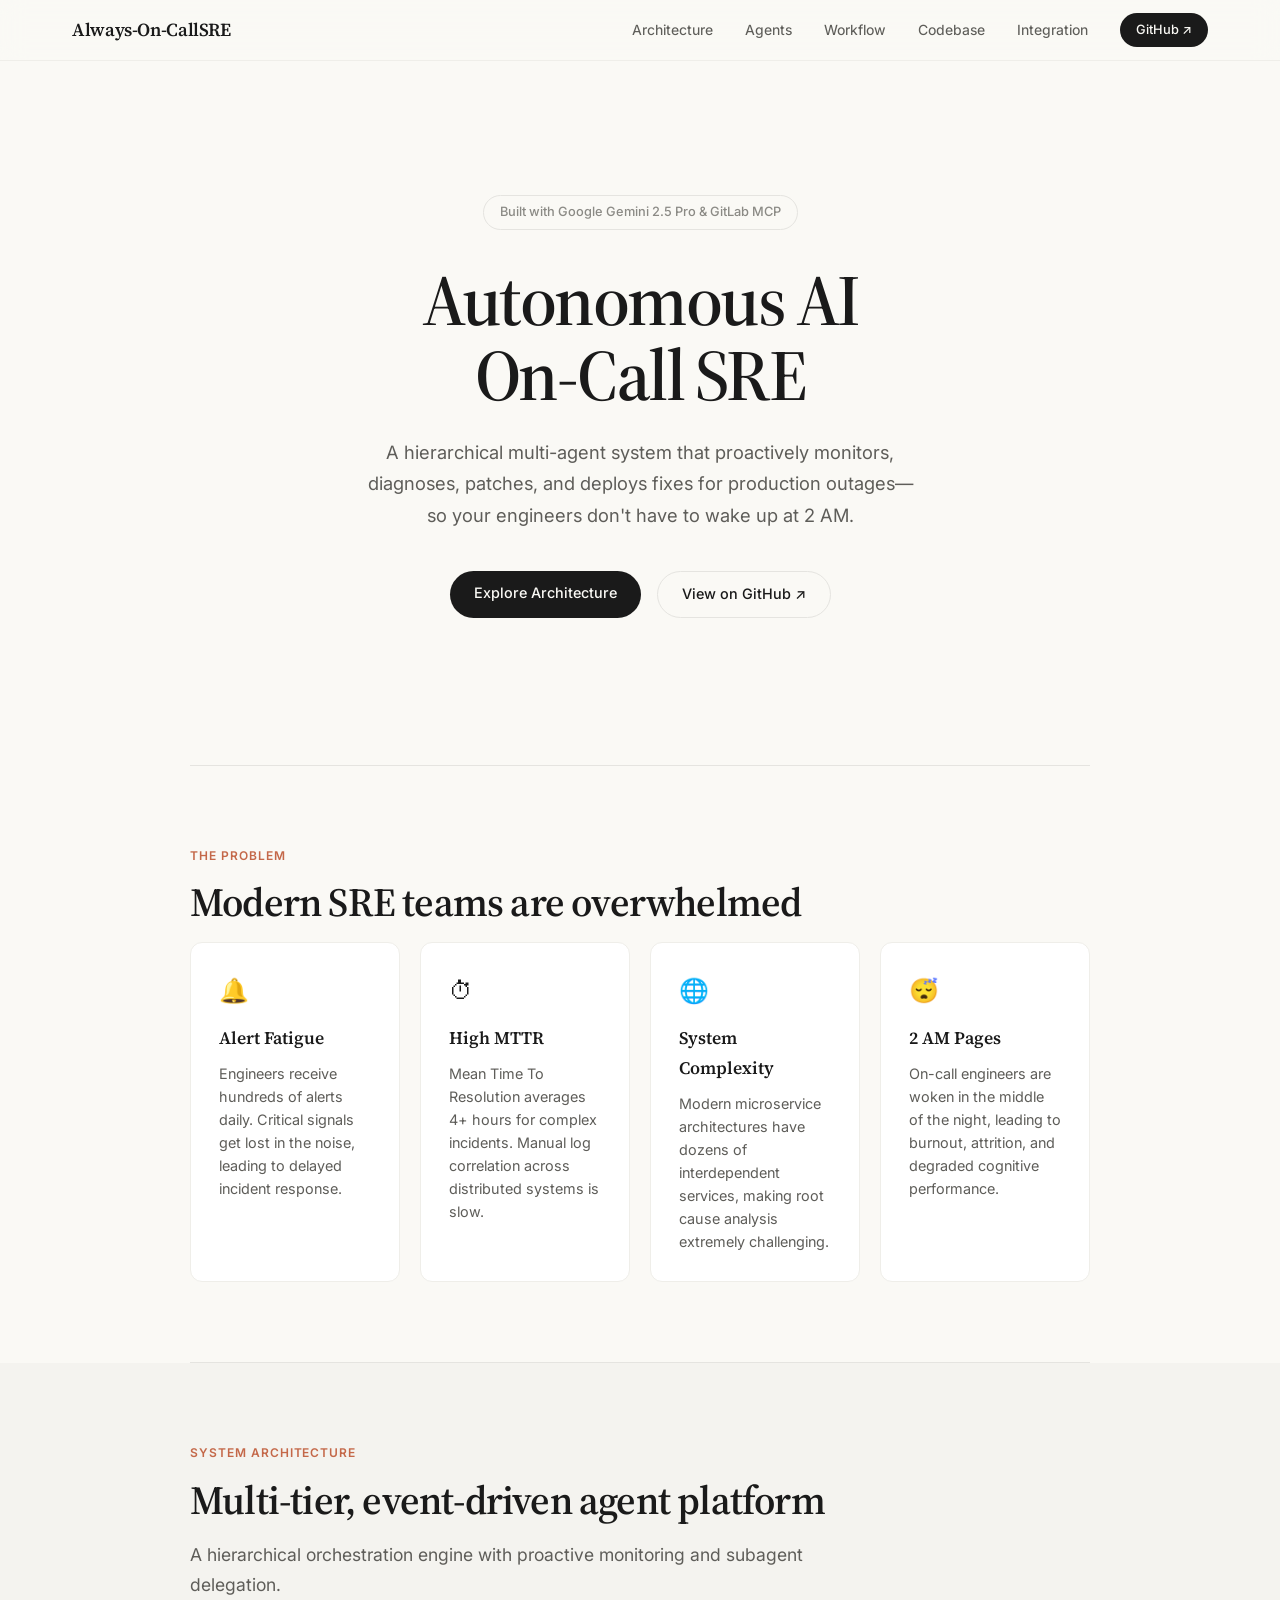
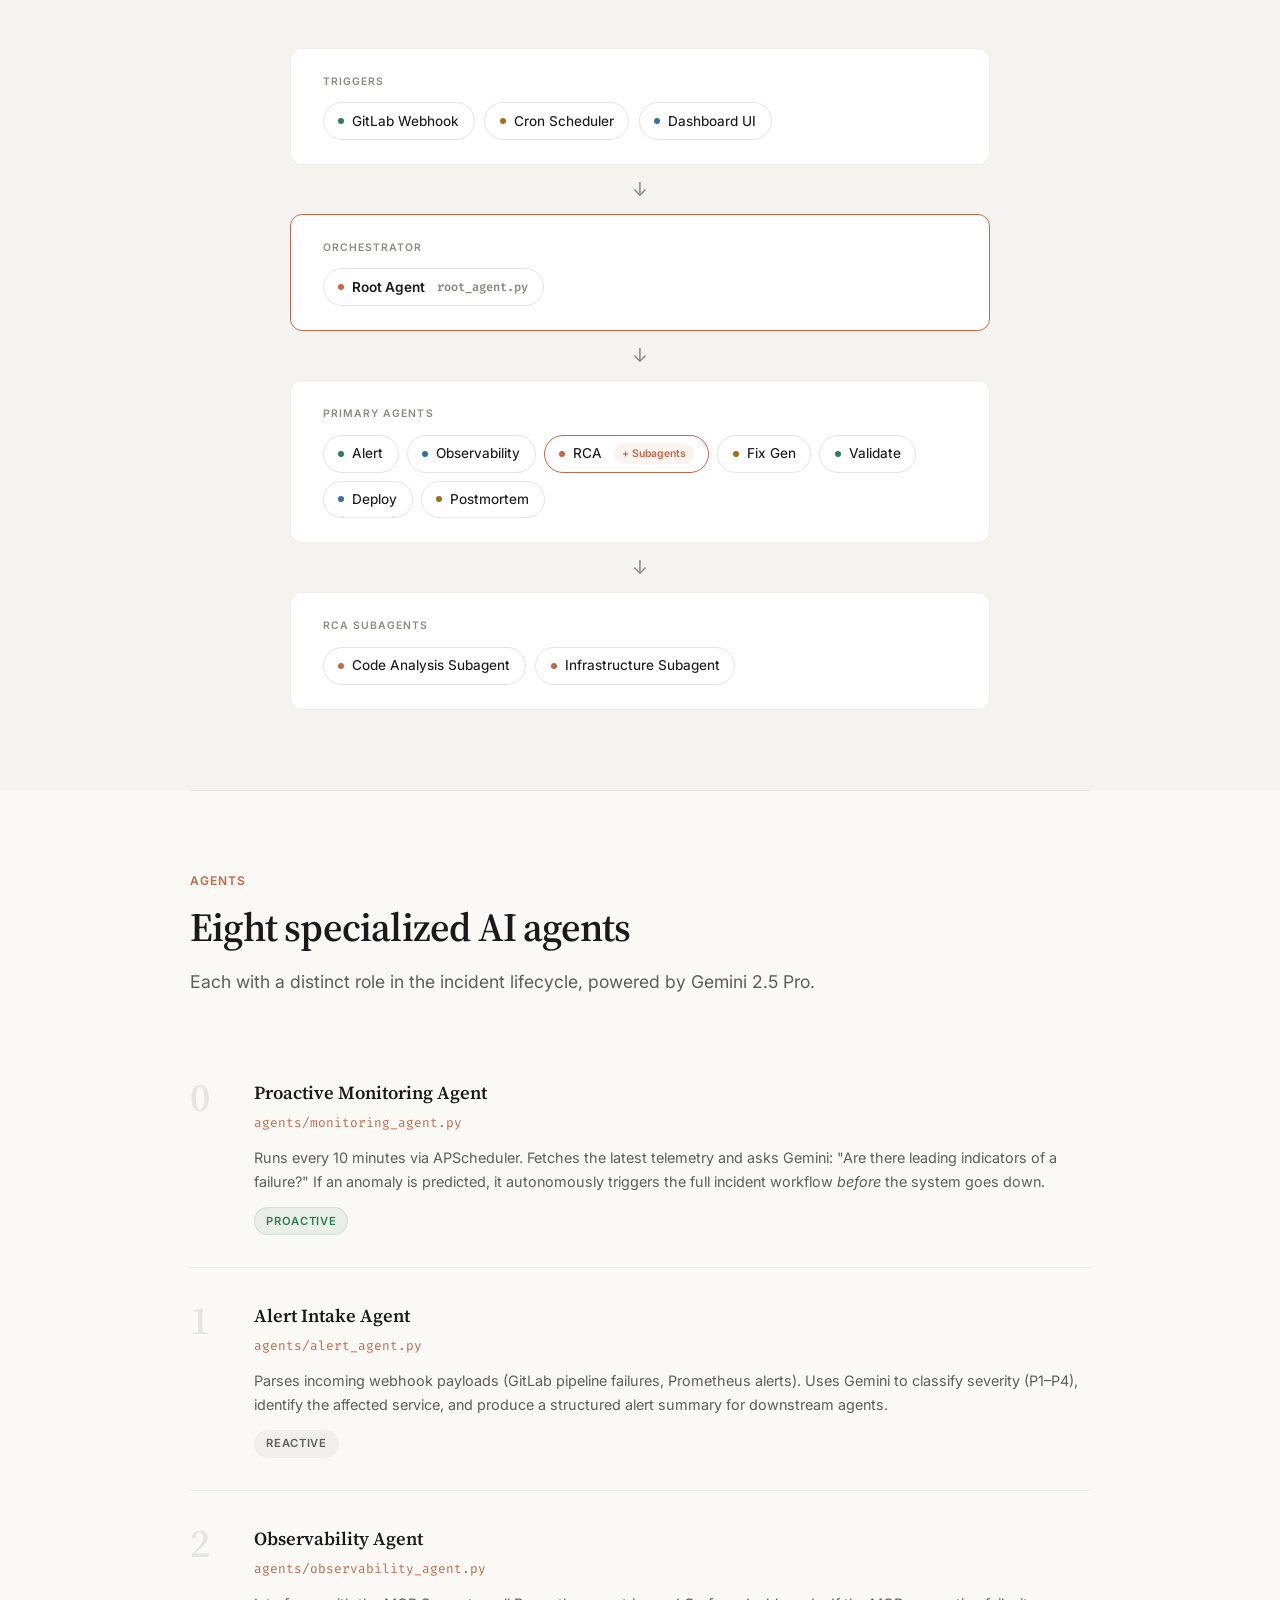
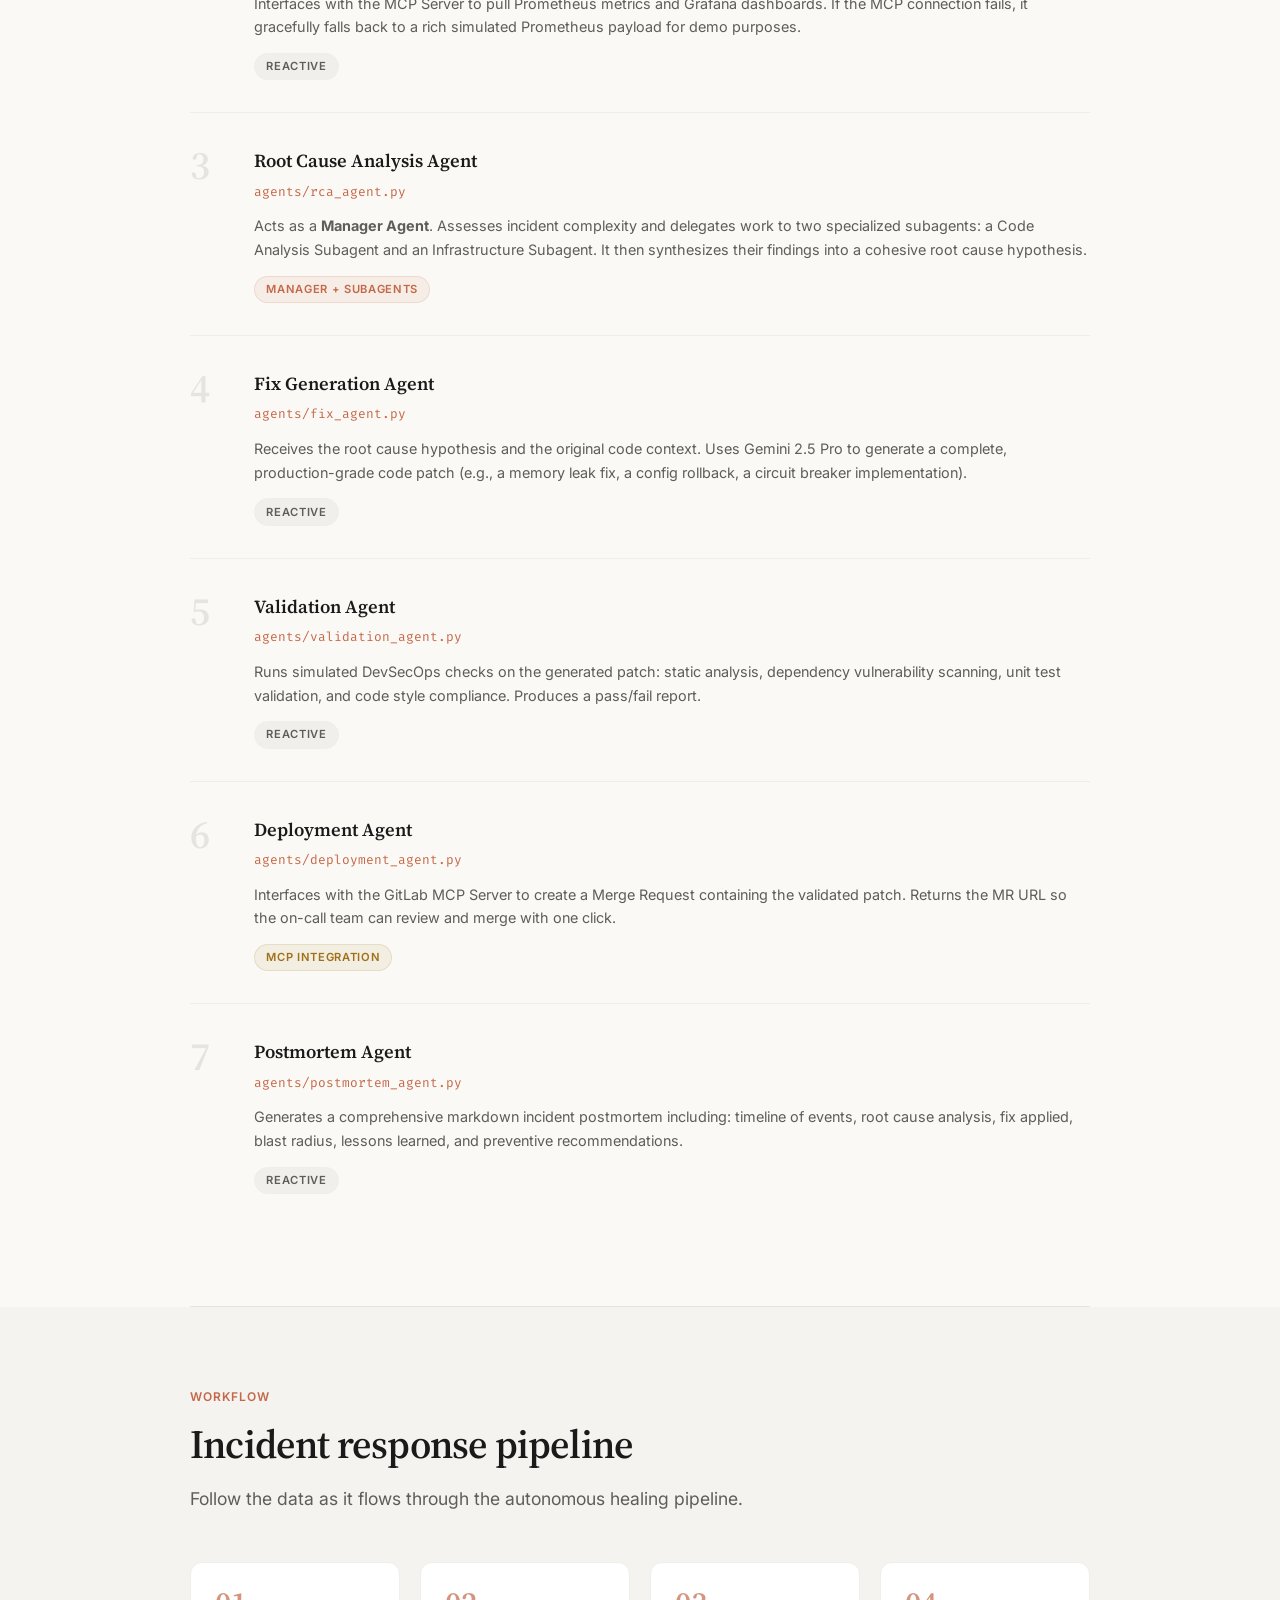
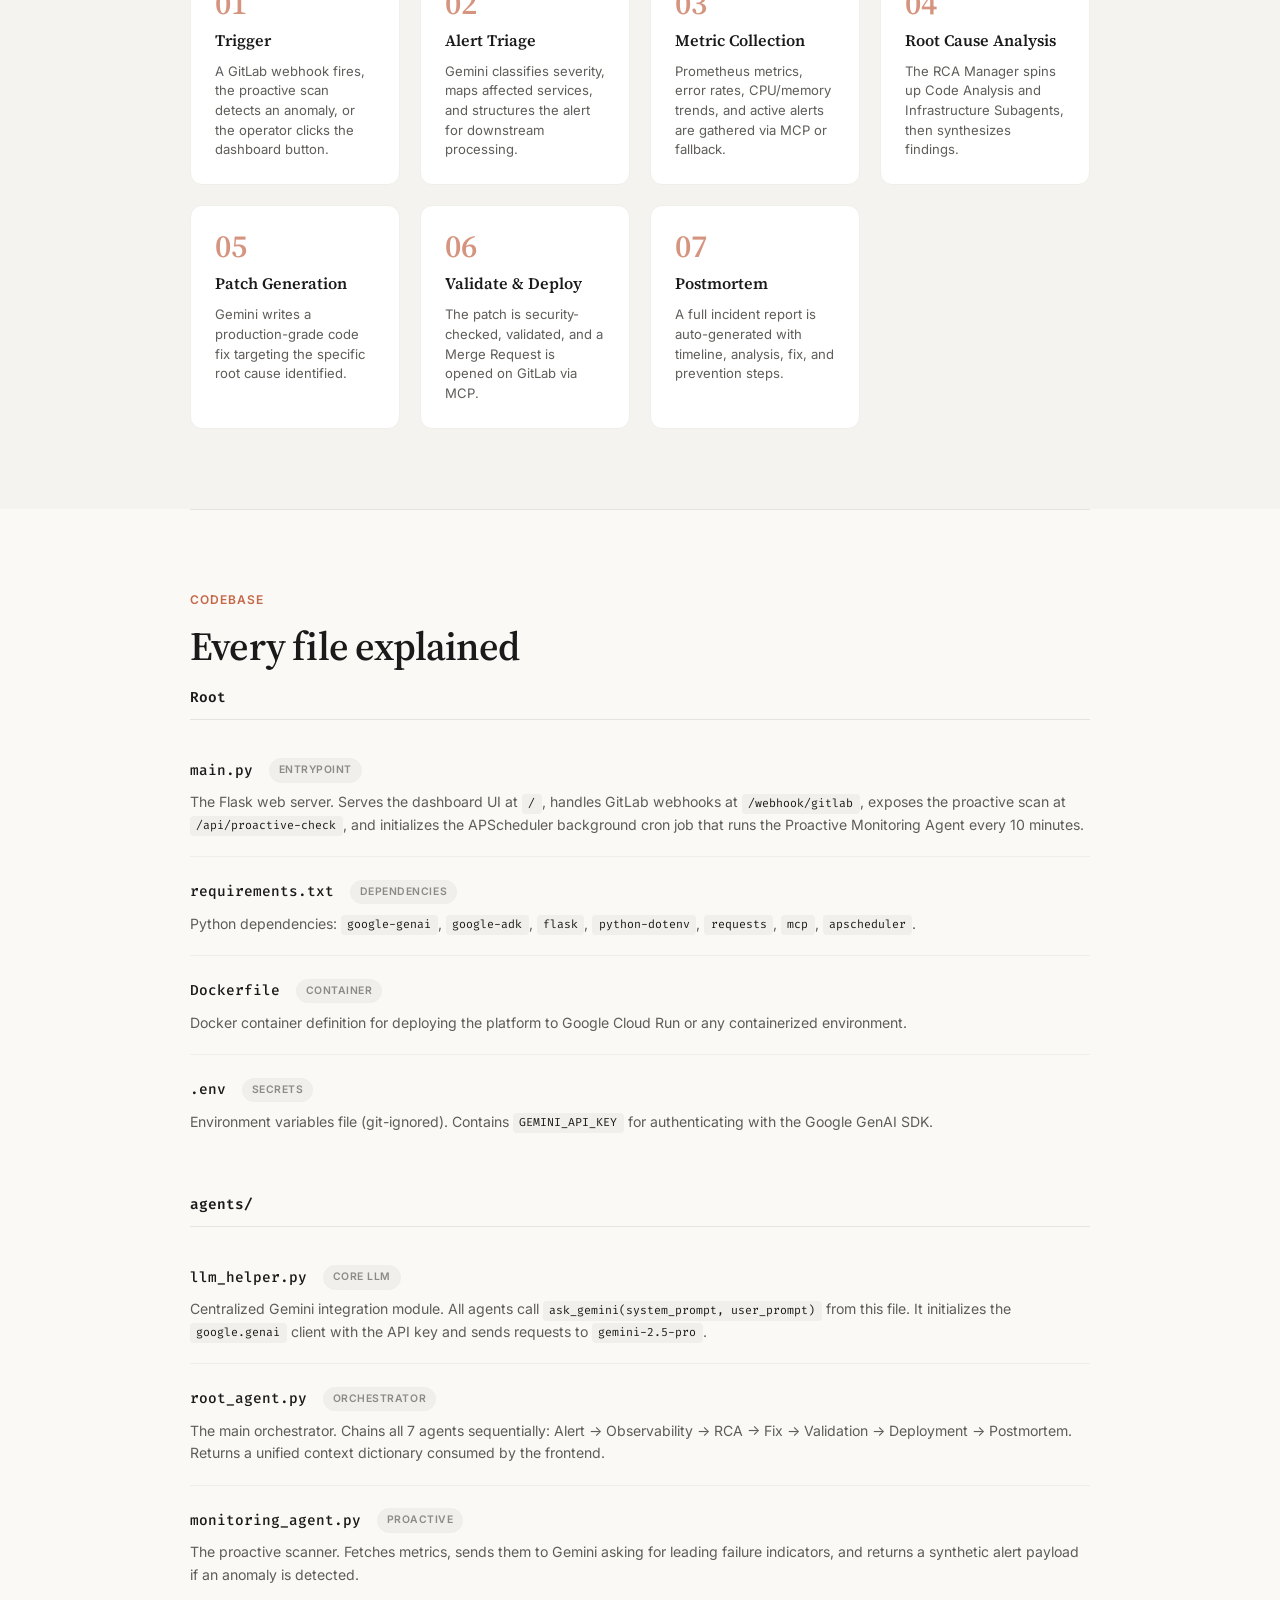
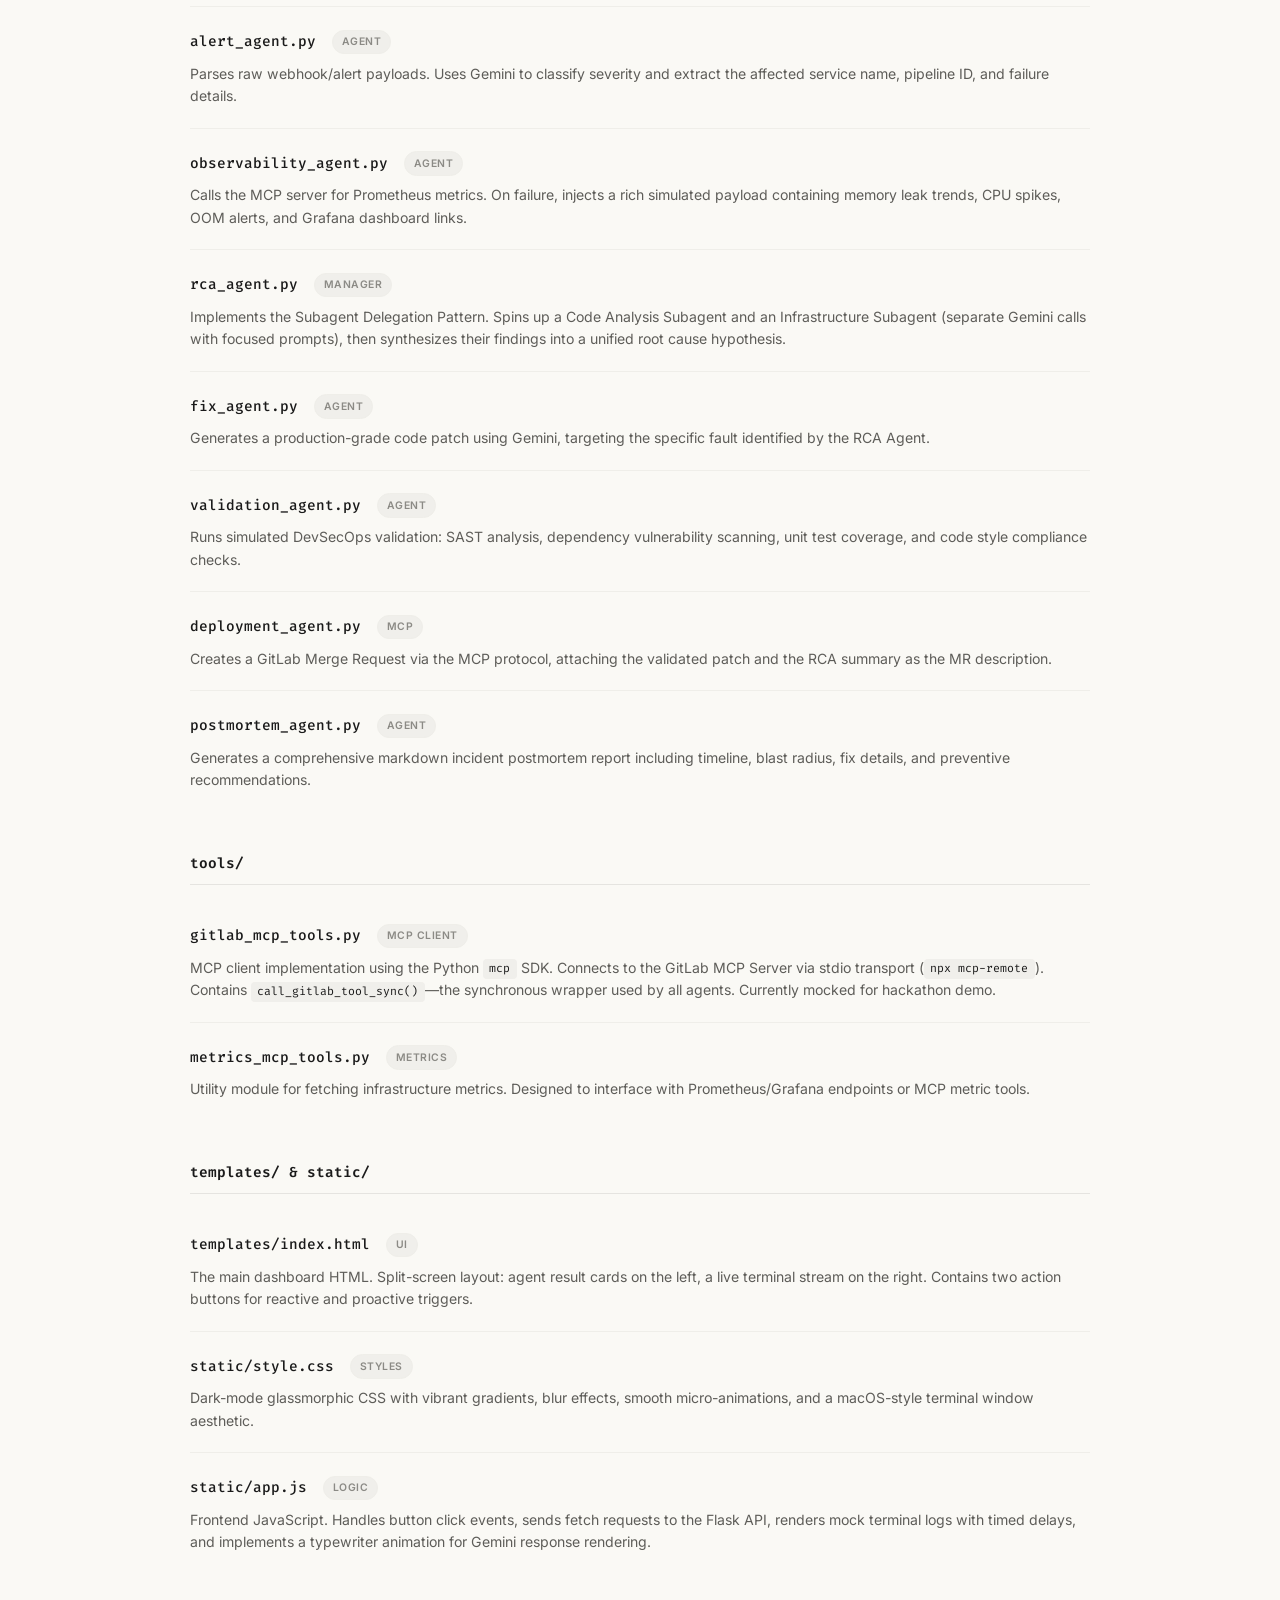
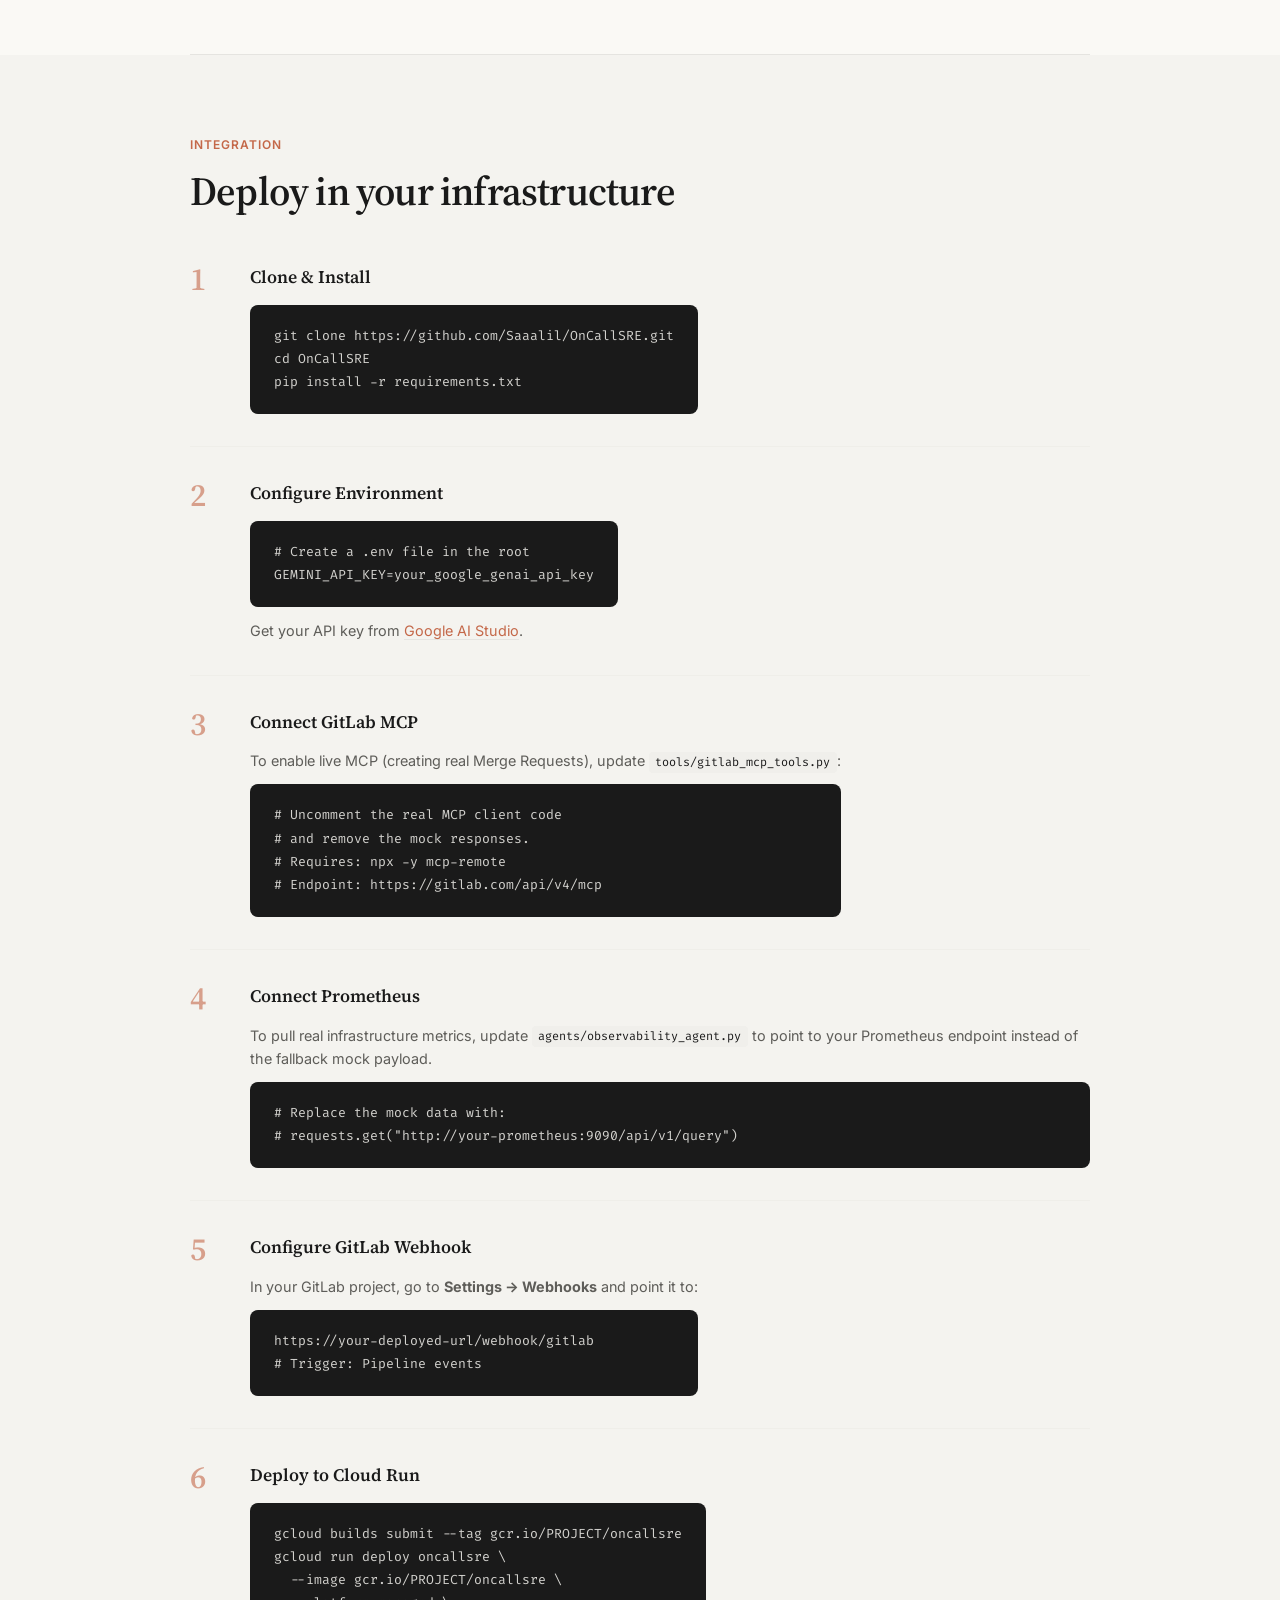
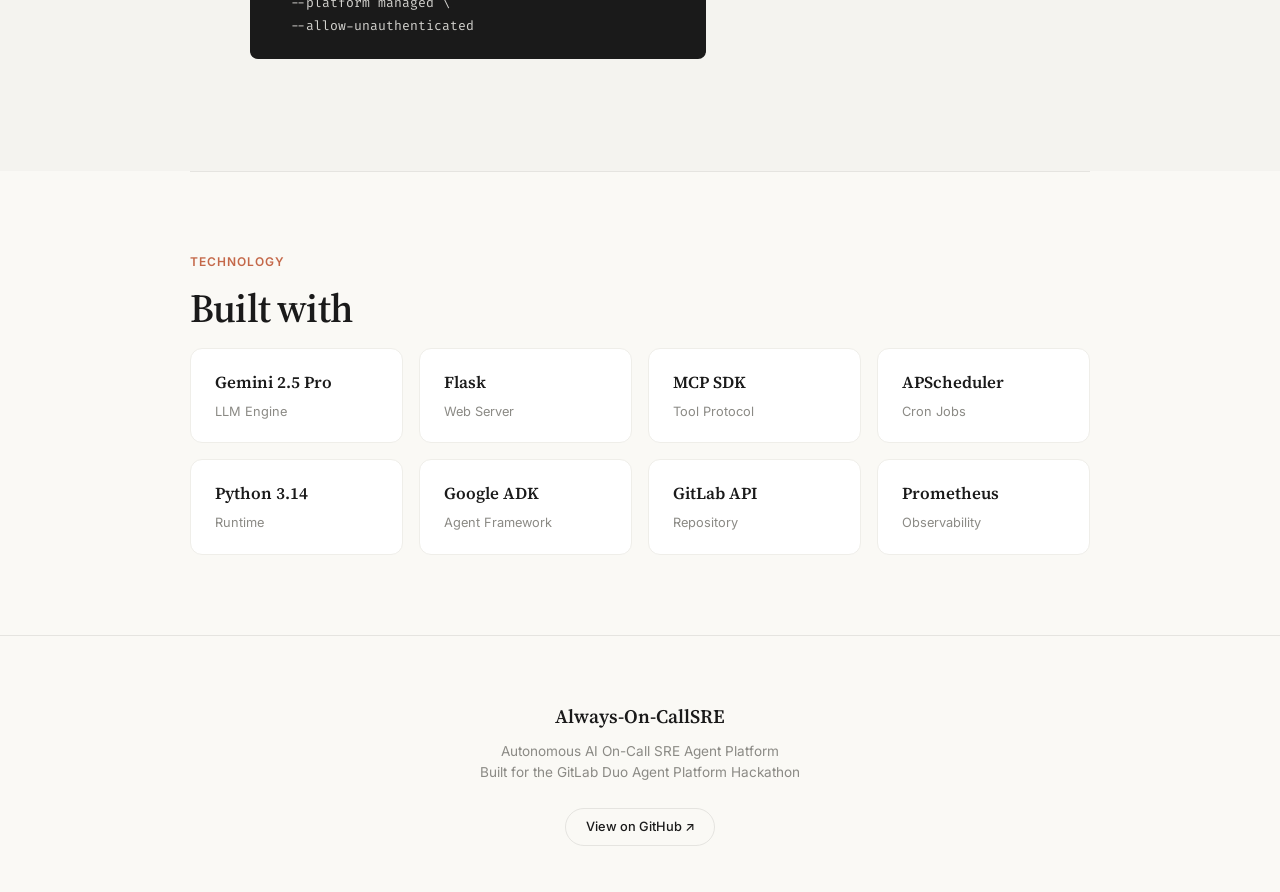
==== commit d77f540c: "Redesign docs with Claude-inspired editorial theme" ====
--- a/docs/index.html
+++ b/docs/index.html
@@ -6,516 +6,416 @@
     <title>Always-On-CallSRE — Documentation</title>
     <meta name="description" content="Autonomous multi-agent SRE platform powered by Gemini 2.5 Pro & MCP for proactive outage prediction, root cause diagnosis, and auto-healing.">
     <link rel="stylesheet" href="style.css">
-    <link href="https://fonts.googleapis.com/css2?family=Inter:wght@300;400;500;600;700;800;900&family=Fira+Code:wght@400;500&display=swap" rel="stylesheet">
+    <link href="https://fonts.googleapis.com/css2?family=Source+Serif+4:opsz,wght@8..60,300;8..60,400;8..60,500;8..60,600;8..60,700&family=Inter:wght@300;400;500;600&family=Fira+Code:wght@400;500&display=swap" rel="stylesheet">
 </head>
 <body>
-    <!-- Animated Background -->
-    <div class="bg-grid"></div>
-    <div class="glow-orb orb-1"></div>
-    <div class="glow-orb orb-2"></div>
-    <div class="glow-orb orb-3"></div>
-
     <!-- Navigation -->
     <nav id="navbar">
         <div class="nav-inner">
-            <a href="#hero" class="nav-logo">🤖 Always-On-Call<span>SRE</span></a>
+            <a href="#hero" class="nav-logo">Always-On-CallSRE</a>
             <div class="nav-links">
                 <a href="#architecture">Architecture</a>
                 <a href="#agents">Agents</a>
                 <a href="#workflow">Workflow</a>
                 <a href="#files">Codebase</a>
-                <a href="#integrate">Integrate</a>
-                <a href="https://github.com/Saaalil/OnCallSRE" target="_blank" class="nav-gh">★ GitHub</a>
-            </div>
+                <a href="#integrate">Integration</a>
+                <a href="https://github.com/Saaalil/OnCallSRE" target="_blank" class="nav-cta">GitHub ↗</a>
+            </div>
+            <button class="nav-toggle" id="nav-toggle" aria-label="Menu">
+                <span></span><span></span><span></span>
+            </button>
         </div>
     </nav>
 
     <!-- Hero -->
     <section id="hero">
-        <div class="hero-content">
-            <div class="hero-badge">Built with Google Gemini 2.5 Pro & GitLab MCP</div>
-            <h1>Always-On-Call<span>SRE</span></h1>
-            <p class="hero-sub">Autonomous AI On-Call SRE Agent Platform</p>
-            <p class="hero-desc">A hierarchical multi-agent system that proactively monitors, diagnoses, patches, and deploys fixes for production outages — so your engineers don't have to wake up at 2 AM.</p>
-            <div class="hero-buttons">
-                <a href="#architecture" class="btn btn-primary">Explore Architecture</a>
-                <a href="https://github.com/Saaalil/OnCallSRE" target="_blank" class="btn btn-outline">View on GitHub</a>
-            </div>
-        </div>
-        <div class="hero-3d-scene">
-            <div class="cube-container">
-                <div class="cube">
-                    <div class="cube-face front">DETECT</div>
-                    <div class="cube-face back">DEPLOY</div>
-                    <div class="cube-face right">ANALYZE</div>
-                    <div class="cube-face left">PATCH</div>
-                    <div class="cube-face top">VALIDATE</div>
-                    <div class="cube-face bottom">REPORT</div>
-                </div>
-            </div>
-        </div>
-    </section>
+        <div class="hero-inner">
+            <div class="hero-eyebrow">Built with Google Gemini 2.5 Pro &amp; GitLab MCP</div>
+            <h1>Autonomous AI<br>On-Call SRE</h1>
+            <p class="hero-desc">A hierarchical multi-agent system that proactively monitors, diagnoses, patches, and deploys fixes for production outages—so your engineers don't have to wake up at 2 AM.</p>
+            <div class="hero-actions">
+                <a href="#architecture" class="btn btn-dark">Explore Architecture</a>
+                <a href="https://github.com/Saaalil/OnCallSRE" target="_blank" class="btn btn-outline">View on GitHub ↗</a>
+            </div>
+        </div>
+    </section>
+
+    <!-- Divider -->
+    <div class="divider"></div>
 
     <!-- Problem Statement -->
     <section id="problem" class="section">
         <div class="section-inner">
-            <h2 class="section-title">The Problem</h2>
-            <div class="problem-grid">
-                <div class="problem-card card-3d">
-                    <div class="card-inner">
-                        <div class="card-icon">🔔</div>
-                        <h3>Alert Fatigue</h3>
-                        <p>Engineers receive hundreds of alerts daily. Critical signals get lost in the noise, leading to delayed incident response.</p>
-                    </div>
-                </div>
-                <div class="problem-card card-3d">
-                    <div class="card-inner">
-                        <div class="card-icon">⏱️</div>
-                        <h3>High MTTR</h3>
-                        <p>Mean Time To Resolution averages 4+ hours for complex incidents. Manual log correlation across distributed systems is slow and error-prone.</p>
-                    </div>
-                </div>
-                <div class="problem-card card-3d">
-                    <div class="card-inner">
-                        <div class="card-icon">🌐</div>
-                        <h3>System Complexity</h3>
-                        <p>Modern microservice architectures have dozens of interdependent services, making root cause analysis extremely challenging for humans.</p>
-                    </div>
-                </div>
-                <div class="problem-card card-3d">
-                    <div class="card-inner">
-                        <div class="card-icon">😴</div>
-                        <h3>2 AM Pages</h3>
-                        <p>On-call engineers are woken in the middle of the night, leading to burnout, attrition, and degraded cognitive performance during critical incidents.</p>
-                    </div>
-                </div>
-            </div>
-        </div>
-    </section>
+            <div class="section-label">The Problem</div>
+            <h2 class="section-heading">Modern SRE teams are overwhelmed</h2>
+            <div class="cards-row">
+                <div class="card">
+                    <div class="card-icon">🔔</div>
+                    <h3>Alert Fatigue</h3>
+                    <p>Engineers receive hundreds of alerts daily. Critical signals get lost in the noise, leading to delayed incident response.</p>
+                </div>
+                <div class="card">
+                    <div class="card-icon">⏱</div>
+                    <h3>High MTTR</h3>
+                    <p>Mean Time To Resolution averages 4+ hours for complex incidents. Manual log correlation across distributed systems is slow.</p>
+                </div>
+                <div class="card">
+                    <div class="card-icon">🌐</div>
+                    <h3>System Complexity</h3>
+                    <p>Modern microservice architectures have dozens of interdependent services, making root cause analysis extremely challenging.</p>
+                </div>
+                <div class="card">
+                    <div class="card-icon">😴</div>
+                    <h3>2 AM Pages</h3>
+                    <p>On-call engineers are woken in the middle of the night, leading to burnout, attrition, and degraded cognitive performance.</p>
+                </div>
+            </div>
+        </div>
+    </section>
+
+    <div class="divider"></div>
 
     <!-- Architecture -->
-    <section id="architecture" class="section section-dark">
-        <div class="section-inner">
-            <h2 class="section-title">System Architecture</h2>
-            <p class="section-desc">A multi-tier, event-driven, hierarchical agent platform with proactive monitoring and subagent delegation.</p>
-            <div class="arch-3d-wrapper">
-                <div class="arch-scene" id="arch-scene">
-                    <!-- Tier 1: Triggers -->
-                    <div class="arch-tier tier-triggers">
-                        <div class="tier-label">TRIGGERS</div>
-                        <div class="arch-node node-trigger" data-tooltip="GitLab webhooks on pipeline failure">
-                            <div class="node-icon">🔗</div>
-                            <div class="node-text">GitLab Webhook</div>
-                        </div>
-                        <div class="arch-node node-trigger" data-tooltip="APScheduler runs every 10 minutes">
-                            <div class="node-icon">⏰</div>
-                            <div class="node-text">Cron Scheduler</div>
-                        </div>
-                        <div class="arch-node node-trigger" data-tooltip="Manual button click on the dashboard">
-                            <div class="node-icon">🖱️</div>
-                            <div class="node-text">Dashboard UI</div>
-                        </div>
-                    </div>
-                    <!-- Connector -->
-                    <div class="arch-connector"><div class="connector-line"></div><div class="connector-pulse"></div></div>
-                    <!-- Tier 2: Orchestrator -->
-                    <div class="arch-tier tier-orchestrator">
-                        <div class="tier-label">ORCHESTRATOR</div>
-                        <div class="arch-node node-orch" data-tooltip="root_agent.py — Chains all agents sequentially">
-                            <div class="node-icon">🧠</div>
-                            <div class="node-text">Root Agent (Orchestrator)</div>
-                        </div>
-                    </div>
-                    <!-- Connector -->
-                    <div class="arch-connector"><div class="connector-line"></div><div class="connector-pulse"></div></div>
-                    <!-- Tier 3: Primary Agents -->
-                    <div class="arch-tier tier-agents">
-                        <div class="tier-label">PRIMARY AGENTS</div>
-                        <div class="agents-row">
-                            <div class="arch-node node-agent" data-tooltip="alert_agent.py — Parses severity & impact">
-                                <div class="node-icon">🚨</div>
-                                <div class="node-text">Alert</div>
-                            </div>
-                            <div class="arch-node node-agent" data-tooltip="observability_agent.py — Gathers Prometheus metrics">
-                                <div class="node-icon">📊</div>
-                                <div class="node-text">Observability</div>
-                            </div>
-                            <div class="arch-node node-agent node-rca" data-tooltip="rca_agent.py — Delegates to subagents for deep analysis">
-                                <div class="node-icon">🔍</div>
-                                <div class="node-text">RCA</div>
-                                <div class="subagent-indicator">+ Subagents</div>
-                            </div>
-                            <div class="arch-node node-agent" data-tooltip="fix_agent.py — Generates production-grade patches">
-                                <div class="node-icon">🔧</div>
-                                <div class="node-text">Fix Gen</div>
-                            </div>
-                            <div class="arch-node node-agent" data-tooltip="validation_agent.py — Security & correctness checks">
-                                <div class="node-icon">✅</div>
-                                <div class="node-text">Validate</div>
-                            </div>
-                            <div class="arch-node node-agent" data-tooltip="deployment_agent.py — Opens GitLab MR via MCP">
-                                <div class="node-icon">🚀</div>
-                                <div class="node-text">Deploy</div>
-                            </div>
-                            <div class="arch-node node-agent" data-tooltip="postmortem_agent.py — Writes incident report">
-                                <div class="node-icon">📝</div>
-                                <div class="node-text">Postmortem</div>
-                            </div>
-                        </div>
-                    </div>
-                    <!-- Connector -->
-                    <div class="arch-connector"><div class="connector-line"></div><div class="connector-pulse"></div></div>
-                    <!-- Tier 4: Subagents -->
-                    <div class="arch-tier tier-sub">
-                        <div class="tier-label">SUBAGENTS (RCA Delegation)</div>
-                        <div class="agents-row">
-                            <div class="arch-node node-sub" data-tooltip="Scans git history & application logs for code-level faults">
-                                <div class="node-icon">💻</div>
-                                <div class="node-text">Code Analysis</div>
-                            </div>
-                            <div class="arch-node node-sub" data-tooltip="Deep dives into CPU, memory, network, and DB metrics">
-                                <div class="node-icon">🏗️</div>
-                                <div class="node-text">Infrastructure</div>
-                            </div>
-                        </div>
-                    </div>
-                </div>
-            </div>
-        </div>
-    </section>
-
-    <!-- Agents Deep Dive -->
+    <section id="architecture" class="section section-alt">
+        <div class="section-inner">
+            <div class="section-label">System Architecture</div>
+            <h2 class="section-heading">Multi-tier, event-driven agent platform</h2>
+            <p class="section-sub">A hierarchical orchestration engine with proactive monitoring and subagent delegation.</p>
+
+            <div class="arch-visual">
+                <!-- Tier 1 -->
+                <div class="arch-tier">
+                    <div class="tier-tag">Triggers</div>
+                    <div class="tier-nodes">
+                        <div class="arch-node"><span class="node-dot dot-green"></span>GitLab Webhook</div>
+                        <div class="arch-node"><span class="node-dot dot-amber"></span>Cron Scheduler</div>
+                        <div class="arch-node"><span class="node-dot dot-blue"></span>Dashboard UI</div>
+                    </div>
+                </div>
+                <div class="arch-arrow">↓</div>
+
+                <!-- Tier 2 -->
+                <div class="arch-tier tier-highlight">
+                    <div class="tier-tag">Orchestrator</div>
+                    <div class="tier-nodes">
+                        <div class="arch-node node-primary"><span class="node-dot dot-clay"></span>Root Agent <span class="mono">root_agent.py</span></div>
+                    </div>
+                </div>
+                <div class="arch-arrow">↓</div>
+
+                <!-- Tier 3 -->
+                <div class="arch-tier">
+                    <div class="tier-tag">Primary Agents</div>
+                    <div class="tier-nodes tier-wrap">
+                        <div class="arch-node"><span class="node-dot dot-green"></span>Alert</div>
+                        <div class="arch-node"><span class="node-dot dot-blue"></span>Observability</div>
+                        <div class="arch-node node-accent"><span class="node-dot dot-clay"></span>RCA <span class="subagent-badge">+ Subagents</span></div>
+                        <div class="arch-node"><span class="node-dot dot-amber"></span>Fix Gen</div>
+                        <div class="arch-node"><span class="node-dot dot-green"></span>Validate</div>
+                        <div class="arch-node"><span class="node-dot dot-blue"></span>Deploy</div>
+                        <div class="arch-node"><span class="node-dot dot-amber"></span>Postmortem</div>
+                    </div>
+                </div>
+                <div class="arch-arrow">↓</div>
+
+                <!-- Tier 4 -->
+                <div class="arch-tier">
+                    <div class="tier-tag">RCA Subagents</div>
+                    <div class="tier-nodes">
+                        <div class="arch-node"><span class="node-dot dot-clay"></span>Code Analysis Subagent</div>
+                        <div class="arch-node"><span class="node-dot dot-clay"></span>Infrastructure Subagent</div>
+                    </div>
+                </div>
+            </div>
+        </div>
+    </section>
+
+    <div class="divider"></div>
+
+    <!-- Agent Roster -->
     <section id="agents" class="section">
         <div class="section-inner">
-            <h2 class="section-title">The Agent Roster</h2>
-            <p class="section-desc">Eight specialized AI agents, each with a distinct role in the incident lifecycle.</p>
-            <div class="agents-grid">
-                <div class="agent-card card-3d">
-                    <div class="card-inner">
-                        <div class="agent-num">0</div>
+            <div class="section-label">Agents</div>
+            <h2 class="section-heading">Eight specialized AI agents</h2>
+            <p class="section-sub">Each with a distinct role in the incident lifecycle, powered by Gemini 2.5 Pro.</p>
+
+            <div class="agent-list">
+                <div class="agent-row">
+                    <div class="agent-index">0</div>
+                    <div class="agent-body">
                         <h3>Proactive Monitoring Agent</h3>
-                        <p class="agent-file"><code>agents/monitoring_agent.py</code></p>
-                        <p>Runs every 10 minutes via APScheduler. Fetches the latest telemetry and asks Gemini 2.5 Pro: "Are there leading indicators of a failure?" If an anomaly is predicted, it autonomously triggers the full incident workflow <em>before</em> the system goes down.</p>
-                        <div class="agent-tag tag-proactive">Proactive</div>
-                    </div>
-                </div>
-                <div class="agent-card card-3d">
-                    <div class="card-inner">
-                        <div class="agent-num">1</div>
+                        <div class="agent-file">agents/monitoring_agent.py</div>
+                        <p>Runs every 10 minutes via APScheduler. Fetches the latest telemetry and asks Gemini: "Are there leading indicators of a failure?" If an anomaly is predicted, it autonomously triggers the full incident workflow <em>before</em> the system goes down.</p>
+                        <span class="tag tag-green">Proactive</span>
+                    </div>
+                </div>
+                <div class="agent-row">
+                    <div class="agent-index">1</div>
+                    <div class="agent-body">
                         <h3>Alert Intake Agent</h3>
-                        <p class="agent-file"><code>agents/alert_agent.py</code></p>
-                        <p>Parses incoming webhook payloads (GitLab pipeline failures, Prometheus alerts). Uses Gemini to classify severity (P1-P4), identify the affected service, and produce a structured alert summary for downstream agents.</p>
-                        <div class="agent-tag tag-reactive">Reactive</div>
-                    </div>
-                </div>
-                <div class="agent-card card-3d">
-                    <div class="card-inner">
-                        <div class="agent-num">2</div>
+                        <div class="agent-file">agents/alert_agent.py</div>
+                        <p>Parses incoming webhook payloads (GitLab pipeline failures, Prometheus alerts). Uses Gemini to classify severity (P1–P4), identify the affected service, and produce a structured alert summary for downstream agents.</p>
+                        <span class="tag">Reactive</span>
+                    </div>
+                </div>
+                <div class="agent-row">
+                    <div class="agent-index">2</div>
+                    <div class="agent-body">
                         <h3>Observability Agent</h3>
-                        <p class="agent-file"><code>agents/observability_agent.py</code></p>
-                        <p>Interfaces with the MCP Server to pull Prometheus metrics and Grafana dashboards. If the MCP connection fails, it gracefully falls back to a rich simulated Prometheus payload (memory leak scenario) for demo purposes.</p>
-                        <div class="agent-tag tag-reactive">Reactive</div>
-                    </div>
-                </div>
-                <div class="agent-card card-3d">
-                    <div class="card-inner">
-                        <div class="agent-num">3</div>
+                        <div class="agent-file">agents/observability_agent.py</div>
+                        <p>Interfaces with the MCP Server to pull Prometheus metrics and Grafana dashboards. If the MCP connection fails, it gracefully falls back to a rich simulated Prometheus payload for demo purposes.</p>
+                        <span class="tag">Reactive</span>
+                    </div>
+                </div>
+                <div class="agent-row">
+                    <div class="agent-index">3</div>
+                    <div class="agent-body">
                         <h3>Root Cause Analysis Agent</h3>
-                        <p class="agent-file"><code>agents/rca_agent.py</code></p>
-                        <p>Acts as a <strong>Manager Agent</strong>. Assesses incident complexity and delegates work to two specialized subagents: a <em>Code Analysis Subagent</em> and an <em>Infrastructure Subagent</em>. It then synthesizes their findings into a cohesive root cause hypothesis.</p>
-                        <div class="agent-tag tag-manager">Manager + Subagents</div>
-                    </div>
-                </div>
-                <div class="agent-card card-3d">
-                    <div class="card-inner">
-                        <div class="agent-num">4</div>
+                        <div class="agent-file">agents/rca_agent.py</div>
+                        <p>Acts as a <strong>Manager Agent</strong>. Assesses incident complexity and delegates work to two specialized subagents: a Code Analysis Subagent and an Infrastructure Subagent. It then synthesizes their findings into a cohesive root cause hypothesis.</p>
+                        <span class="tag tag-clay">Manager + Subagents</span>
+                    </div>
+                </div>
+                <div class="agent-row">
+                    <div class="agent-index">4</div>
+                    <div class="agent-body">
                         <h3>Fix Generation Agent</h3>
-                        <p class="agent-file"><code>agents/fix_agent.py</code></p>
+                        <div class="agent-file">agents/fix_agent.py</div>
                         <p>Receives the root cause hypothesis and the original code context. Uses Gemini 2.5 Pro to generate a complete, production-grade code patch (e.g., a memory leak fix, a config rollback, a circuit breaker implementation).</p>
-                        <div class="agent-tag tag-reactive">Reactive</div>
-                    </div>
-                </div>
-                <div class="agent-card card-3d">
-                    <div class="card-inner">
-                        <div class="agent-num">5</div>
+                        <span class="tag">Reactive</span>
+                    </div>
+                </div>
+                <div class="agent-row">
+                    <div class="agent-index">5</div>
+                    <div class="agent-body">
                         <h3>Validation Agent</h3>
-                        <p class="agent-file"><code>agents/validation_agent.py</code></p>
-                        <p>Runs simulated DevSecOps checks on the generated patch: static analysis, dependency vulnerability scanning, unit test validation, and code style compliance. Produces a pass/fail report with recommendations.</p>
-                        <div class="agent-tag tag-reactive">Reactive</div>
-                    </div>
-                </div>
-                <div class="agent-card card-3d">
-                    <div class="card-inner">
-                        <div class="agent-num">6</div>
+                        <div class="agent-file">agents/validation_agent.py</div>
+                        <p>Runs simulated DevSecOps checks on the generated patch: static analysis, dependency vulnerability scanning, unit test validation, and code style compliance. Produces a pass/fail report.</p>
+                        <span class="tag">Reactive</span>
+                    </div>
+                </div>
+                <div class="agent-row">
+                    <div class="agent-index">6</div>
+                    <div class="agent-body">
                         <h3>Deployment Agent</h3>
-                        <p class="agent-file"><code>agents/deployment_agent.py</code></p>
-                        <p>Interfaces with the <strong>GitLab MCP Server</strong> to create a Merge Request containing the validated patch. Returns the MR URL so the on-call team can review and merge with one click.</p>
-                        <div class="agent-tag tag-mcp">MCP Integration</div>
-                    </div>
-                </div>
-                <div class="agent-card card-3d">
-                    <div class="card-inner">
-                        <div class="agent-num">7</div>
+                        <div class="agent-file">agents/deployment_agent.py</div>
+                        <p>Interfaces with the GitLab MCP Server to create a Merge Request containing the validated patch. Returns the MR URL so the on-call team can review and merge with one click.</p>
+                        <span class="tag tag-amber">MCP Integration</span>
+                    </div>
+                </div>
+                <div class="agent-row">
+                    <div class="agent-index">7</div>
+                    <div class="agent-body">
                         <h3>Postmortem Agent</h3>
-                        <p class="agent-file"><code>agents/postmortem_agent.py</code></p>
+                        <div class="agent-file">agents/postmortem_agent.py</div>
                         <p>Generates a comprehensive markdown incident postmortem including: timeline of events, root cause analysis, fix applied, blast radius, lessons learned, and preventive recommendations.</p>
-                        <div class="agent-tag tag-reactive">Reactive</div>
-                    </div>
-                </div>
-            </div>
-        </div>
-    </section>
-
-    <!-- 3D Workflow -->
-    <section id="workflow" class="section section-dark">
-        <div class="section-inner">
-            <h2 class="section-title">Incident Workflow Pipeline</h2>
-            <p class="section-desc">Follow the data as it flows through the autonomous healing pipeline.</p>
-            <div class="pipeline-3d">
-                <div class="pipeline-stage" style="--i:0">
-                    <div class="stage-card">
-                        <div class="stage-num">01</div>
-                        <h3>Trigger</h3>
-                        <p>A GitLab webhook fires, the proactive scan detects an anomaly, or the operator clicks the dashboard button.</p>
-                    </div>
-                </div>
-                <div class="pipeline-connector"><span>→</span></div>
-                <div class="pipeline-stage" style="--i:1">
-                    <div class="stage-card">
-                        <div class="stage-num">02</div>
-                        <h3>Alert Triage</h3>
-                        <p>Gemini classifies severity, maps affected services, and structures the alert for downstream processing.</p>
-                    </div>
-                </div>
-                <div class="pipeline-connector"><span>→</span></div>
-                <div class="pipeline-stage" style="--i:2">
-                    <div class="stage-card">
-                        <div class="stage-num">03</div>
-                        <h3>Metric Collection</h3>
-                        <p>Prometheus metrics, error rates, CPU/memory trends, and active alerts are gathered via MCP or fallback.</p>
-                    </div>
-                </div>
-                <div class="pipeline-connector"><span>→</span></div>
-                <div class="pipeline-stage" style="--i:3">
-                    <div class="stage-card">
-                        <div class="stage-num">04</div>
-                        <h3>Root Cause Analysis</h3>
-                        <p>The RCA Manager spins up Code Analysis and Infrastructure Subagents, then synthesizes findings.</p>
-                    </div>
-                </div>
-                <div class="pipeline-connector"><span>→</span></div>
-                <div class="pipeline-stage" style="--i:4">
-                    <div class="stage-card">
-                        <div class="stage-num">05</div>
-                        <h3>Patch Generation</h3>
-                        <p>Gemini writes a production-grade code fix targeting the specific root cause identified.</p>
-                    </div>
-                </div>
-                <div class="pipeline-connector"><span>→</span></div>
-                <div class="pipeline-stage" style="--i:5">
-                    <div class="stage-card">
-                        <div class="stage-num">06</div>
-                        <h3>Validate & Deploy</h3>
-                        <p>The patch is security-checked, validated, and a Merge Request is opened on GitLab via MCP.</p>
-                    </div>
-                </div>
-                <div class="pipeline-connector"><span>→</span></div>
-                <div class="pipeline-stage" style="--i:6">
-                    <div class="stage-card">
-                        <div class="stage-num">07</div>
-                        <h3>Postmortem</h3>
-                        <p>A full incident report is auto-generated with timeline, analysis, fix, and prevention steps.</p>
-                    </div>
-                </div>
-            </div>
-        </div>
-    </section>
-
-    <!-- Codebase Breakdown -->
+                        <span class="tag">Reactive</span>
+                    </div>
+                </div>
+            </div>
+        </div>
+    </section>
+
+    <div class="divider"></div>
+
+    <!-- Workflow -->
+    <section id="workflow" class="section section-alt">
+        <div class="section-inner">
+            <div class="section-label">Workflow</div>
+            <h2 class="section-heading">Incident response pipeline</h2>
+            <p class="section-sub">Follow the data as it flows through the autonomous healing pipeline.</p>
+
+            <div class="pipeline">
+                <div class="pipe-step">
+                    <div class="pipe-num">01</div>
+                    <h3>Trigger</h3>
+                    <p>A GitLab webhook fires, the proactive scan detects an anomaly, or the operator clicks the dashboard button.</p>
+                </div>
+                <div class="pipe-step">
+                    <div class="pipe-num">02</div>
+                    <h3>Alert Triage</h3>
+                    <p>Gemini classifies severity, maps affected services, and structures the alert for downstream processing.</p>
+                </div>
+                <div class="pipe-step">
+                    <div class="pipe-num">03</div>
+                    <h3>Metric Collection</h3>
+                    <p>Prometheus metrics, error rates, CPU/memory trends, and active alerts are gathered via MCP or fallback.</p>
+                </div>
+                <div class="pipe-step">
+                    <div class="pipe-num">04</div>
+                    <h3>Root Cause Analysis</h3>
+                    <p>The RCA Manager spins up Code Analysis and Infrastructure Subagents, then synthesizes findings.</p>
+                </div>
+                <div class="pipe-step">
+                    <div class="pipe-num">05</div>
+                    <h3>Patch Generation</h3>
+                    <p>Gemini writes a production-grade code fix targeting the specific root cause identified.</p>
+                </div>
+                <div class="pipe-step">
+                    <div class="pipe-num">06</div>
+                    <h3>Validate &amp; Deploy</h3>
+                    <p>The patch is security-checked, validated, and a Merge Request is opened on GitLab via MCP.</p>
+                </div>
+                <div class="pipe-step">
+                    <div class="pipe-num">07</div>
+                    <h3>Postmortem</h3>
+                    <p>A full incident report is auto-generated with timeline, analysis, fix, and prevention steps.</p>
+                </div>
+            </div>
+        </div>
+    </section>
+
+    <div class="divider"></div>
+
+    <!-- Codebase -->
     <section id="files" class="section">
         <div class="section-inner">
-            <h2 class="section-title">Codebase Breakdown</h2>
-            <p class="section-desc">Every file in the repository explained.</p>
-            <div class="file-tree">
-                <div class="file-group">
-                    <h3 class="file-group-title">📁 Root</h3>
-                    <div class="file-item card-3d">
-                        <div class="card-inner">
-                            <code>main.py</code>
-                            <span class="file-badge">Entrypoint</span>
-                            <p>The Flask web server. Serves the dashboard UI at <code>/</code>, handles GitLab webhooks at <code>/webhook/gitlab</code>, exposes the proactive scan at <code>/api/proactive-check</code>, and initializes the APScheduler background cron job that runs the Proactive Monitoring Agent every 10 minutes.</p>
-                        </div>
-                    </div>
-                    <div class="file-item card-3d">
-                        <div class="card-inner">
-                            <code>requirements.txt</code>
-                            <span class="file-badge">Dependencies</span>
-                            <p>Python dependencies: <code>google-genai</code>, <code>google-adk</code>, <code>flask</code>, <code>python-dotenv</code>, <code>requests</code>, <code>mcp</code>, <code>apscheduler</code>.</p>
-                        </div>
-                    </div>
-                    <div class="file-item card-3d">
-                        <div class="card-inner">
-                            <code>Dockerfile</code>
-                            <span class="file-badge">Container</span>
-                            <p>Docker container definition for deploying the platform to Google Cloud Run or any containerized environment.</p>
-                        </div>
-                    </div>
-                    <div class="file-item card-3d">
-                        <div class="card-inner">
-                            <code>.env</code>
-                            <span class="file-badge">Secrets</span>
-                            <p>Environment variables file (git-ignored). Contains <code>GEMINI_API_KEY</code> for authenticating with the Google GenAI SDK.</p>
-                        </div>
-                    </div>
-                </div>
-
-                <div class="file-group">
-                    <h3 class="file-group-title">📁 agents/</h3>
-                    <div class="file-item card-3d">
-                        <div class="card-inner">
-                            <code>llm_helper.py</code>
-                            <span class="file-badge">Core LLM</span>
-                            <p>Centralized Gemini integration module. All agents call <code>ask_gemini(system_prompt, user_prompt)</code> from this file. It initializes the <code>google.genai</code> client with the API key and sends requests to <code>gemini-2.5-pro</code>.</p>
-                        </div>
-                    </div>
-                    <div class="file-item card-3d">
-                        <div class="card-inner">
-                            <code>root_agent.py</code>
-                            <span class="file-badge">Orchestrator</span>
-                            <p>The main orchestrator. Chains all 7 agents sequentially: Alert → Observability → RCA → Fix → Validation → Deployment → Postmortem. Returns a unified context dictionary consumed by the frontend.</p>
-                        </div>
-                    </div>
-                    <div class="file-item card-3d">
-                        <div class="card-inner">
-                            <code>monitoring_agent.py</code>
-                            <span class="file-badge">Proactive</span>
-                            <p>The proactive scanner. Fetches metrics, sends them to Gemini asking for leading failure indicators, and returns a synthetic alert payload if an anomaly is detected.</p>
-                        </div>
-                    </div>
-                    <div class="file-item card-3d">
-                        <div class="card-inner">
-                            <code>alert_agent.py</code>
-                            <span class="file-badge">Agent</span>
-                            <p>Parses raw webhook/alert payloads. Uses Gemini to classify severity and extract the affected service name, pipeline ID, and failure details.</p>
-                        </div>
-                    </div>
-                    <div class="file-item card-3d">
-                        <div class="card-inner">
-                            <code>observability_agent.py</code>
-                            <span class="file-badge">Agent</span>
-                            <p>Calls the MCP server for Prometheus metrics. On failure, injects a rich simulated payload containing memory leak trends, CPU spikes, OOM alerts, and Grafana dashboard links.</p>
-                        </div>
-                    </div>
-                    <div class="file-item card-3d">
-                        <div class="card-inner">
-                            <code>rca_agent.py</code>
-                            <span class="file-badge">Manager</span>
-                            <p>Implements the <strong>Subagent Delegation Pattern</strong>. Spins up a Code Analysis Subagent and an Infrastructure Subagent (separate Gemini calls with focused prompts), then synthesizes their findings into a unified root cause hypothesis.</p>
-                        </div>
-                    </div>
-                    <div class="file-item card-3d">
-                        <div class="card-inner">
-                            <code>fix_agent.py</code>
-                            <span class="file-badge">Agent</span>
-                            <p>Generates a production-grade code patch using Gemini, targeting the specific fault identified by the RCA Agent.</p>
-                        </div>
-                    </div>
-                    <div class="file-item card-3d">
-                        <div class="card-inner">
-                            <code>validation_agent.py</code>
-                            <span class="file-badge">Agent</span>
-                            <p>Runs simulated DevSecOps validation: SAST analysis, dependency vulnerability scanning, unit test coverage, and code style compliance checks.</p>
-                        </div>
-                    </div>
-                    <div class="file-item card-3d">
-                        <div class="card-inner">
-                            <code>deployment_agent.py</code>
-                            <span class="file-badge">MCP</span>
-                            <p>Creates a GitLab Merge Request via the MCP protocol, attaching the validated patch and the RCA summary as the MR description.</p>
-                        </div>
-                    </div>
-                    <div class="file-item card-3d">
-                        <div class="card-inner">
-                            <code>postmortem_agent.py</code>
-                            <span class="file-badge">Agent</span>
-                            <p>Generates a comprehensive markdown incident postmortem report including timeline, blast radius, fix details, and preventive recommendations.</p>
-                        </div>
-                    </div>
-                </div>
-
-                <div class="file-group">
-                    <h3 class="file-group-title">📁 tools/</h3>
-                    <div class="file-item card-3d">
-                        <div class="card-inner">
-                            <code>gitlab_mcp_tools.py</code>
-                            <span class="file-badge">MCP Client</span>
-                            <p>MCP client implementation using the Python <code>mcp</code> SDK. Connects to the GitLab MCP Server via stdio transport (<code>npx mcp-remote</code>). Contains <code>call_gitlab_tool_sync()</code> — the synchronous wrapper used by all agents. Currently mocked for hackathon demo.</p>
-                        </div>
-                    </div>
-                    <div class="file-item card-3d">
-                        <div class="card-inner">
-                            <code>metrics_mcp_tools.py</code>
-                            <span class="file-badge">Metrics</span>
-                            <p>Utility module for fetching infrastructure metrics. Designed to interface with Prometheus/Grafana endpoints or MCP metric tools.</p>
-                        </div>
-                    </div>
-                </div>
-
-                <div class="file-group">
-                    <h3 class="file-group-title">📁 templates/ & static/</h3>
-                    <div class="file-item card-3d">
-                        <div class="card-inner">
-                            <code>templates/index.html</code>
-                            <span class="file-badge">UI</span>
-                            <p>The main dashboard HTML. Split-screen layout: agent result cards on the left, a live terminal stream on the right. Contains two action buttons for reactive and proactive triggers.</p>
-                        </div>
-                    </div>
-                    <div class="file-item card-3d">
-                        <div class="card-inner">
-                            <code>static/style.css</code>
-                            <span class="file-badge">Styles</span>
-                            <p>Dark-mode glassmorphic CSS with vibrant gradients, blur effects, smooth micro-animations, and a macOS-style terminal window aesthetic.</p>
-                        </div>
-                    </div>
-                    <div class="file-item card-3d">
-                        <div class="card-inner">
-                            <code>static/app.js</code>
-                            <span class="file-badge">Logic</span>
-                            <p>Frontend JavaScript. Handles button click events, sends fetch requests to the Flask API, renders mock terminal logs with timed delays, and implements a typewriter animation for Gemini response rendering.</p>
-                        </div>
-                    </div>
-                </div>
-            </div>
-        </div>
-    </section>
+            <div class="section-label">Codebase</div>
+            <h2 class="section-heading">Every file explained</h2>
+
+            <div class="file-section">
+                <h3 class="file-group-title">Root</h3>
+                <div class="file-row">
+                    <code class="file-name">main.py</code>
+                    <span class="file-badge">Entrypoint</span>
+                    <p>The Flask web server. Serves the dashboard UI at <code>/</code>, handles GitLab webhooks at <code>/webhook/gitlab</code>, exposes the proactive scan at <code>/api/proactive-check</code>, and initializes the APScheduler background cron job that runs the Proactive Monitoring Agent every 10 minutes.</p>
+                </div>
+                <div class="file-row">
+                    <code class="file-name">requirements.txt</code>
+                    <span class="file-badge">Dependencies</span>
+                    <p>Python dependencies: <code>google-genai</code>, <code>google-adk</code>, <code>flask</code>, <code>python-dotenv</code>, <code>requests</code>, <code>mcp</code>, <code>apscheduler</code>.</p>
+                </div>
+                <div class="file-row">
+                    <code class="file-name">Dockerfile</code>
+                    <span class="file-badge">Container</span>
+                    <p>Docker container definition for deploying the platform to Google Cloud Run or any containerized environment.</p>
+                </div>
+                <div class="file-row">
+                    <code class="file-name">.env</code>
+                    <span class="file-badge">Secrets</span>
+                    <p>Environment variables file (git-ignored). Contains <code>GEMINI_API_KEY</code> for authenticating with the Google GenAI SDK.</p>
+                </div>
+            </div>
+
+            <div class="file-section">
+                <h3 class="file-group-title">agents/</h3>
+                <div class="file-row">
+                    <code class="file-name">llm_helper.py</code>
+                    <span class="file-badge">Core LLM</span>
+                    <p>Centralized Gemini integration module. All agents call <code>ask_gemini(system_prompt, user_prompt)</code> from this file. It initializes the <code>google.genai</code> client with the API key and sends requests to <code>gemini-2.5-pro</code>.</p>
+                </div>
+                <div class="file-row">
+                    <code class="file-name">root_agent.py</code>
+                    <span class="file-badge">Orchestrator</span>
+                    <p>The main orchestrator. Chains all 7 agents sequentially: Alert → Observability → RCA → Fix → Validation → Deployment → Postmortem. Returns a unified context dictionary consumed by the frontend.</p>
+                </div>
+                <div class="file-row">
+                    <code class="file-name">monitoring_agent.py</code>
+                    <span class="file-badge">Proactive</span>
+                    <p>The proactive scanner. Fetches metrics, sends them to Gemini asking for leading failure indicators, and returns a synthetic alert payload if an anomaly is detected.</p>
+                </div>
+                <div class="file-row">
+                    <code class="file-name">alert_agent.py</code>
+                    <span class="file-badge">Agent</span>
+                    <p>Parses raw webhook/alert payloads. Uses Gemini to classify severity and extract the affected service name, pipeline ID, and failure details.</p>
+                </div>
+                <div class="file-row">
+                    <code class="file-name">observability_agent.py</code>
+                    <span class="file-badge">Agent</span>
+                    <p>Calls the MCP server for Prometheus metrics. On failure, injects a rich simulated payload containing memory leak trends, CPU spikes, OOM alerts, and Grafana dashboard links.</p>
+                </div>
+                <div class="file-row">
+                    <code class="file-name">rca_agent.py</code>
+                    <span class="file-badge">Manager</span>
+                    <p>Implements the Subagent Delegation Pattern. Spins up a Code Analysis Subagent and an Infrastructure Subagent (separate Gemini calls with focused prompts), then synthesizes their findings into a unified root cause hypothesis.</p>
+                </div>
+                <div class="file-row">
+                    <code class="file-name">fix_agent.py</code>
+                    <span class="file-badge">Agent</span>
+                    <p>Generates a production-grade code patch using Gemini, targeting the specific fault identified by the RCA Agent.</p>
+                </div>
+                <div class="file-row">
+                    <code class="file-name">validation_agent.py</code>
+                    <span class="file-badge">Agent</span>
+                    <p>Runs simulated DevSecOps validation: SAST analysis, dependency vulnerability scanning, unit test coverage, and code style compliance checks.</p>
+                </div>
+                <div class="file-row">
+                    <code class="file-name">deployment_agent.py</code>
+                    <span class="file-badge">MCP</span>
+                    <p>Creates a GitLab Merge Request via the MCP protocol, attaching the validated patch and the RCA summary as the MR description.</p>
+                </div>
+                <div class="file-row">
+                    <code class="file-name">postmortem_agent.py</code>
+                    <span class="file-badge">Agent</span>
+                    <p>Generates a comprehensive markdown incident postmortem report including timeline, blast radius, fix details, and preventive recommendations.</p>
+                </div>
+            </div>
+
+            <div class="file-section">
+                <h3 class="file-group-title">tools/</h3>
+                <div class="file-row">
+                    <code class="file-name">gitlab_mcp_tools.py</code>
+                    <span class="file-badge">MCP Client</span>
+                    <p>MCP client implementation using the Python <code>mcp</code> SDK. Connects to the GitLab MCP Server via stdio transport (<code>npx mcp-remote</code>). Contains <code>call_gitlab_tool_sync()</code>—the synchronous wrapper used by all agents. Currently mocked for hackathon demo.</p>
+                </div>
+                <div class="file-row">
+                    <code class="file-name">metrics_mcp_tools.py</code>
+                    <span class="file-badge">Metrics</span>
+                    <p>Utility module for fetching infrastructure metrics. Designed to interface with Prometheus/Grafana endpoints or MCP metric tools.</p>
+                </div>
+            </div>
+
+            <div class="file-section">
+                <h3 class="file-group-title">templates/ &amp; static/</h3>
+                <div class="file-row">
+                    <code class="file-name">templates/index.html</code>
+                    <span class="file-badge">UI</span>
+                    <p>The main dashboard HTML. Split-screen layout: agent result cards on the left, a live terminal stream on the right. Contains two action buttons for reactive and proactive triggers.</p>
+                </div>
+                <div class="file-row">
+                    <code class="file-name">static/style.css</code>
+                    <span class="file-badge">Styles</span>
+                    <p>Dark-mode glassmorphic CSS with vibrant gradients, blur effects, smooth micro-animations, and a macOS-style terminal window aesthetic.</p>
+                </div>
+                <div class="file-row">
+                    <code class="file-name">static/app.js</code>
+                    <span class="file-badge">Logic</span>
+                    <p>Frontend JavaScript. Handles button click events, sends fetch requests to the Flask API, renders mock terminal logs with timed delays, and implements a typewriter animation for Gemini response rendering.</p>
+                </div>
+            </div>
+        </div>
+    </section>
+
+    <div class="divider"></div>
 
     <!-- Integration Guide -->
-    <section id="integrate" class="section section-dark">
-        <div class="section-inner">
-            <h2 class="section-title">Integration Guide</h2>
-            <p class="section-desc">How to deploy Always-On-CallSRE in your own infrastructure.</p>
-            <div class="integrate-steps">
-                <div class="step card-3d" style="--i:0">
-                    <div class="card-inner">
-                        <div class="step-num">1</div>
-                        <h3>Clone & Install</h3>
+    <section id="integrate" class="section section-alt">
+        <div class="section-inner">
+            <div class="section-label">Integration</div>
+            <h2 class="section-heading">Deploy in your infrastructure</h2>
+
+            <div class="steps-list">
+                <div class="step-row">
+                    <div class="step-num">1</div>
+                    <div class="step-body">
+                        <h3>Clone &amp; Install</h3>
                         <pre><code>git clone https://github.com/Saaalil/OnCallSRE.git
 cd OnCallSRE
 pip install -r requirements.txt</code></pre>
                     </div>
                 </div>
-                <div class="step card-3d" style="--i:1">
-                    <div class="card-inner">
-                        <div class="step-num">2</div>
+                <div class="step-row">
+                    <div class="step-num">2</div>
+                    <div class="step-body">
                         <h3>Configure Environment</h3>
                         <pre><code># Create a .env file in the root
 GEMINI_API_KEY=your_google_genai_api_key</code></pre>
                         <p>Get your API key from <a href="https://aistudio.google.com/apikey" target="_blank">Google AI Studio</a>.</p>
                     </div>
                 </div>
-                <div class="step card-3d" style="--i:2">
-                    <div class="card-inner">
-                        <div class="step-num">3</div>
+                <div class="step-row">
+                    <div class="step-num">3</div>
+                    <div class="step-body">
                         <h3>Connect GitLab MCP</h3>
                         <p>To enable live MCP (creating real Merge Requests), update <code>tools/gitlab_mcp_tools.py</code>:</p>
                         <pre><code># Uncomment the real MCP client code
@@ -524,27 +424,27 @@
 # Endpoint: https://gitlab.com/api/v4/mcp</code></pre>
                     </div>
                 </div>
-                <div class="step card-3d" style="--i:3">
-                    <div class="card-inner">
-                        <div class="step-num">4</div>
+                <div class="step-row">
+                    <div class="step-num">4</div>
+                    <div class="step-body">
                         <h3>Connect Prometheus</h3>
                         <p>To pull real infrastructure metrics, update <code>agents/observability_agent.py</code> to point to your Prometheus endpoint instead of the fallback mock payload.</p>
                         <pre><code># Replace the mock data with:
 # requests.get("http://your-prometheus:9090/api/v1/query")</code></pre>
                     </div>
                 </div>
-                <div class="step card-3d" style="--i:4">
-                    <div class="card-inner">
-                        <div class="step-num">5</div>
+                <div class="step-row">
+                    <div class="step-num">5</div>
+                    <div class="step-body">
                         <h3>Configure GitLab Webhook</h3>
                         <p>In your GitLab project, go to <strong>Settings → Webhooks</strong> and point it to:</p>
                         <pre><code>https://your-deployed-url/webhook/gitlab
 # Trigger: Pipeline events</code></pre>
                     </div>
                 </div>
-                <div class="step card-3d" style="--i:5">
-                    <div class="card-inner">
-                        <div class="step-num">6</div>
+                <div class="step-row">
+                    <div class="step-num">6</div>
+                    <div class="step-body">
                         <h3>Deploy to Cloud Run</h3>
                         <pre><code>gcloud builds submit --tag gcr.io/PROJECT/oncallsre
 gcloud run deploy oncallsre \
@@ -557,26 +457,22 @@
         </div>
     </section>
 
+    <div class="divider"></div>
+
     <!-- Tech Stack -->
     <section id="tech" class="section">
         <div class="section-inner">
-            <h2 class="section-title">Technology Stack</h2>
-            <div class="tech-orbit">
-                <div class="orbit-center">
-                    <span>Always-On-CallSRE</span>
-                </div>
-                <div class="orbit-ring ring-1">
-                    <div class="tech-badge" style="--angle:0deg">Gemini 2.5 Pro</div>
-                    <div class="tech-badge" style="--angle:90deg">Flask</div>
-                    <div class="tech-badge" style="--angle:180deg">MCP SDK</div>
-                    <div class="tech-badge" style="--angle:270deg">APScheduler</div>
-                </div>
-                <div class="orbit-ring ring-2">
-                    <div class="tech-badge" style="--angle:45deg">Python 3.14</div>
-                    <div class="tech-badge" style="--angle:135deg">Google ADK</div>
-                    <div class="tech-badge" style="--angle:225deg">GitLab API</div>
-                    <div class="tech-badge" style="--angle:315deg">Prometheus</div>
-                </div>
+            <div class="section-label">Technology</div>
+            <h2 class="section-heading">Built with</h2>
+            <div class="tech-grid">
+                <div class="tech-item"><div class="tech-name">Gemini 2.5 Pro</div><div class="tech-desc">LLM Engine</div></div>
+                <div class="tech-item"><div class="tech-name">Flask</div><div class="tech-desc">Web Server</div></div>
+                <div class="tech-item"><div class="tech-name">MCP SDK</div><div class="tech-desc">Tool Protocol</div></div>
+                <div class="tech-item"><div class="tech-name">APScheduler</div><div class="tech-desc">Cron Jobs</div></div>
+                <div class="tech-item"><div class="tech-name">Python 3.14</div><div class="tech-desc">Runtime</div></div>
+                <div class="tech-item"><div class="tech-name">Google ADK</div><div class="tech-desc">Agent Framework</div></div>
+                <div class="tech-item"><div class="tech-name">GitLab API</div><div class="tech-desc">Repository</div></div>
+                <div class="tech-item"><div class="tech-name">Prometheus</div><div class="tech-desc">Observability</div></div>
             </div>
         </div>
     </section>
@@ -584,9 +480,9 @@
     <!-- Footer -->
     <footer>
         <div class="footer-inner">
-            <p>Built for the <strong>GitLab Duo Agent Platform Hackathon</strong></p>
-            <p class="footer-sub">Always-On-CallSRE — Autonomous AI On-Call SRE Agent Platform</p>
-            <a href="https://github.com/Saaalil/OnCallSRE" target="_blank" class="btn btn-outline btn-sm">View Source on GitHub</a>
+            <p class="footer-title">Always-On-CallSRE</p>
+            <p class="footer-sub">Autonomous AI On-Call SRE Agent Platform<br>Built for the GitLab Duo Agent Platform Hackathon</p>
+            <a href="https://github.com/Saaalil/OnCallSRE" target="_blank" class="btn btn-outline btn-sm">View on GitHub ↗</a>
         </div>
     </footer>
 
--- a/docs/style.css
+++ b/docs/style.css
@@ -1,22 +1,31 @@
 /* ============================================
-   Always-On-CallSRE Documentation — 3D Styles
+   Always-On-CallSRE Docs
+   Inspired by claude.com/platform/api
    ============================================ */
 
 :root {
-    --bg: #06080f;
-    --bg-2: #0d1117;
-    --bg-card: rgba(15, 20, 35, 0.7);
-    --text: #e2e8f0;
-    --text-muted: #8b9eb5;
-    --cyan: #06b6d4;
-    --purple: #8b5cf6;
-    --magenta: #d946ef;
-    --green: #10b981;
-    --orange: #f59e0b;
-    --red: #ef4444;
-    --border: rgba(255, 255, 255, 0.06);
-    --glow-cyan: rgba(6, 182, 212, 0.3);
-    --glow-purple: rgba(139, 92, 246, 0.3);
+    --bg: #faf9f5;
+    --bg-alt: #f4f3ef;
+    --bg-card: #ffffff;
+    --text: #1a1a1a;
+    --text-secondary: #5e5d59;
+    --text-tertiary: #8b8a85;
+    --border: #e5e4e0;
+    --border-light: #efeee9;
+    --clay: #c46849;
+    --clay-light: rgba(196, 104, 73, 0.08);
+    --green: #2e7d56;
+    --green-light: rgba(46, 125, 86, 0.08);
+    --amber: #a07018;
+    --amber-light: rgba(160, 112, 24, 0.08);
+    --blue: #3a6ea5;
+    --blue-light: rgba(58, 110, 165, 0.08);
+    --code-bg: #f0efeb;
+    --radius: 8px;
+    --radius-lg: 12px;
+    --font-serif: 'Source Serif 4', Georgia, 'Times New Roman', serif;
+    --font-sans: 'Inter', -apple-system, BlinkMacSystemFont, 'Segoe UI', sans-serif;
+    --font-mono: 'Fira Code', 'SF Mono', Consolas, monospace;
 }
 
 * { box-sizing: border-box; margin: 0; padding: 0; }
@@ -24,43 +33,21 @@
 html { scroll-behavior: smooth; }
 
 body {
-    font-family: 'Inter', sans-serif;
-    background: var(--bg);
+    font-family: var(--font-sans);
+    background-color: var(--bg);
     color: var(--text);
     line-height: 1.7;
-    overflow-x: hidden;
     -webkit-font-smoothing: antialiased;
-}
-
-/* ---- Animated Background ---- */
-.bg-grid {
-    position: fixed;
-    inset: 0;
-    z-index: -2;
-    background-image:
-        linear-gradient(rgba(6, 182, 212, 0.03) 1px, transparent 1px),
-        linear-gradient(90deg, rgba(6, 182, 212, 0.03) 1px, transparent 1px);
-    background-size: 60px 60px;
-}
-
-.glow-orb {
-    position: fixed;
-    border-radius: 50%;
-    filter: blur(120px);
-    z-index: -1;
-    pointer-events: none;
-    animation: orbFloat 20s ease-in-out infinite alternate;
-}
-.orb-1 { width: 600px; height: 600px; background: var(--glow-cyan); top: -200px; left: -100px; }
-.orb-2 { width: 500px; height: 500px; background: var(--glow-purple); bottom: -150px; right: -100px; animation-delay: -7s; }
-.orb-3 { width: 400px; height: 400px; background: rgba(217, 70, 239, 0.15); top: 50%; left: 50%; animation-delay: -14s; }
-
-@keyframes orbFloat {
-    0% { transform: translate(0, 0) scale(1); }
-    33% { transform: translate(50px, -80px) scale(1.1); }
-    66% { transform: translate(-30px, 60px) scale(0.95); }
-    100% { transform: translate(20px, -40px) scale(1.05); }
-}
+    -moz-osx-font-smoothing: grayscale;
+}
+
+::selection {
+    background-color: rgba(196, 104, 73, 0.15);
+    color: var(--text);
+}
+
+a { color: var(--text); text-decoration-color: var(--border); text-underline-offset: 3px; transition: text-decoration-color 0.15s; }
+a:hover { text-decoration-color: var(--text); }
 
 /* ---- Navigation ---- */
 #navbar {
@@ -69,660 +56,533 @@
     left: 0;
     right: 0;
     z-index: 1000;
-    padding: 1rem 2rem;
-    background: rgba(6, 8, 15, 0.8);
-    backdrop-filter: blur(16px);
-    border-bottom: 1px solid var(--border);
+    background: rgba(250, 249, 245, 0.85);
+    backdrop-filter: blur(12px);
+    -webkit-backdrop-filter: blur(12px);
+    border-bottom: 1px solid var(--border-light);
     transition: all 0.3s;
 }
 
 .nav-inner {
-    max-width: 1400px;
+    max-width: 1200px;
     margin: 0 auto;
+    padding: 0.8rem 2rem;
     display: flex;
     justify-content: space-between;
     align-items: center;
 }
 
 .nav-logo {
-    font-weight: 800;
-    font-size: 1.2rem;
+    font-family: var(--font-serif);
+    font-weight: 600;
+    font-size: 1.15rem;
     color: var(--text);
     text-decoration: none;
-}
-.nav-logo span { color: var(--cyan); }
+    letter-spacing: -0.02em;
+}
 
 .nav-links { display: flex; gap: 2rem; align-items: center; }
 .nav-links a {
-    color: var(--text-muted);
+    color: var(--text-secondary);
     text-decoration: none;
+    font-size: 0.875rem;
+    font-weight: 450;
+    transition: color 0.15s;
+}
+.nav-links a:hover { color: var(--text); }
+
+.nav-cta {
+    background: var(--text);
+    color: var(--bg) !important;
+    padding: 0.4rem 1rem;
+    border-radius: 50px;
+    font-weight: 500 !important;
+    font-size: 0.8rem !important;
+    transition: opacity 0.15s !important;
+}
+.nav-cta:hover { opacity: 0.85; }
+
+.nav-toggle { display: none; background: none; border: none; cursor: pointer; padding: 4px; }
+.nav-toggle span { display: block; width: 20px; height: 1.5px; background: var(--text); margin: 5px 0; transition: 0.3s; }
+
+@media (max-width: 768px) {
+    .nav-links { display: none; }
+    .nav-toggle { display: block; }
+    .nav-links.open { display: flex; flex-direction: column; position: absolute; top: 100%; left: 0; right: 0; background: var(--bg); padding: 1.5rem 2rem; border-bottom: 1px solid var(--border); gap: 1rem; }
+}
+
+/* ---- Sections ---- */
+.section { padding: 5rem 2rem; }
+.section-alt { background: var(--bg-alt); }
+
+.section-inner { max-width: 900px; margin: 0 auto; }
+
+.section-label {
+    font-size: 0.75rem;
+    font-weight: 600;
+    letter-spacing: 0.08em;
+    text-transform: uppercase;
+    color: var(--clay);
+    margin-bottom: 0.75rem;
+}
+
+.section-heading {
+    font-family: var(--font-serif);
+    font-size: 2.5rem;
+    font-weight: 600;
+    line-height: 1.2;
+    letter-spacing: -0.02em;
+    margin-bottom: 1rem;
+    color: var(--text);
+}
+
+.section-sub {
+    font-size: 1.1rem;
+    color: var(--text-secondary);
+    max-width: 650px;
+    margin-bottom: 3rem;
+}
+
+.divider {
+    max-width: 900px;
+    margin: 0 auto;
+    height: 1px;
+    background: var(--border);
+}
+
+/* ---- Buttons ---- */
+.btn {
+    display: inline-block;
+    padding: 0.65rem 1.5rem;
+    border-radius: 50px;
     font-size: 0.9rem;
     font-weight: 500;
-    transition: color 0.2s;
-}
-.nav-links a:hover { color: var(--cyan); }
-.nav-gh {
-    background: linear-gradient(135deg, var(--cyan), var(--purple));
-    padding: 0.4rem 1rem !important;
-    border-radius: 50px;
-    color: white !important;
-    font-weight: 600 !important;
-}
-
-/* ---- Sections ---- */
-.section {
-    padding: 8rem 2rem;
-    position: relative;
-}
-.section-dark { background: var(--bg-2); }
-
-.section-inner {
-    max-width: 1200px;
-    margin: 0 auto;
-}
-
-.section-title {
-    font-size: 3rem;
-    font-weight: 900;
-    text-align: center;
-    margin-bottom: 1rem;
-    background: linear-gradient(135deg, var(--cyan), var(--purple));
-    -webkit-background-clip: text;
-    -webkit-text-fill-color: transparent;
-    background-clip: text;
-}
-
-.section-desc {
-    text-align: center;
-    color: var(--text-muted);
-    font-size: 1.15rem;
-    max-width: 700px;
-    margin: 0 auto 4rem;
-}
+    text-decoration: none;
+    transition: all 0.15s;
+    cursor: pointer;
+    border: none;
+}
+
+.btn-dark {
+    background: var(--text);
+    color: var(--bg);
+}
+.btn-dark:hover { opacity: 0.85; color: var(--bg); }
+
+.btn-outline {
+    background: transparent;
+    color: var(--text);
+    border: 1px solid var(--border);
+}
+.btn-outline:hover { border-color: var(--text-secondary); }
+
+.btn-sm { font-size: 0.8rem; padding: 0.45rem 1.2rem; }
 
 /* ---- Hero ---- */
 #hero {
-    min-height: 100vh;
+    min-height: 85vh;
     display: flex;
     align-items: center;
     justify-content: center;
-    gap: 4rem;
-    padding: 6rem 2rem;
-    max-width: 1400px;
-    margin: 0 auto;
-}
-
-.hero-content { flex: 1; max-width: 600px; }
-
-.hero-badge {
+    text-align: center;
+    padding: 8rem 2rem 5rem;
+}
+
+.hero-inner { max-width: 700px; }
+
+.hero-eyebrow {
     display: inline-block;
-    padding: 0.4rem 1rem;
+    font-size: 0.8rem;
+    font-weight: 500;
+    color: var(--text-tertiary);
+    padding: 0.35rem 1rem;
+    border: 1px solid var(--border);
     border-radius: 50px;
-    font-size: 0.8rem;
-    font-weight: 600;
-    color: var(--cyan);
-    border: 1px solid rgba(6, 182, 212, 0.3);
-    background: rgba(6, 182, 212, 0.08);
+    margin-bottom: 2rem;
+}
+
+#hero h1 {
+    font-family: var(--font-serif);
+    font-size: 4.5rem;
+    font-weight: 600;
+    line-height: 1.05;
+    letter-spacing: -0.035em;
     margin-bottom: 1.5rem;
-}
-
-.hero-content h1 {
-    font-size: 4rem;
-    font-weight: 900;
-    line-height: 1.1;
-    margin-bottom: 1rem;
-}
-.hero-content h1 span { color: var(--cyan); }
-
-.hero-sub {
-    font-size: 1.3rem;
-    color: var(--purple);
-    font-weight: 600;
-    margin-bottom: 1.5rem;
+    color: var(--text);
 }
 
 .hero-desc {
-    color: var(--text-muted);
+    font-size: 1.15rem;
+    line-height: 1.7;
+    color: var(--text-secondary);
+    max-width: 560px;
+    margin: 0 auto 2.5rem;
+}
+
+.hero-actions { display: flex; gap: 1rem; justify-content: center; flex-wrap: wrap; }
+
+@media (max-width: 768px) {
+    #hero h1 { font-size: 2.8rem; }
+    .section-heading { font-size: 1.8rem; }
+}
+
+/* ---- Problem Cards ---- */
+.cards-row {
+    display: grid;
+    grid-template-columns: repeat(auto-fit, minmax(200px, 1fr));
+    gap: 1.25rem;
+}
+
+.card {
+    background: var(--bg-card);
+    border: 1px solid var(--border-light);
+    border-radius: var(--radius-lg);
+    padding: 1.75rem;
+    transition: border-color 0.2s, box-shadow 0.2s;
+}
+
+.card:hover {
+    border-color: var(--border);
+    box-shadow: 0 2px 12px rgba(0,0,0,0.04);
+}
+
+.card-icon { font-size: 1.5rem; margin-bottom: 0.75rem; }
+
+.card h3 {
+    font-family: var(--font-serif);
     font-size: 1.1rem;
-    margin-bottom: 2rem;
-}
-
-.hero-buttons { display: flex; gap: 1rem; }
-
-.btn {
-    padding: 0.8rem 2rem;
-    border-radius: 50px;
-    text-decoration: none;
-    font-weight: 600;
-    font-size: 1rem;
-    transition: transform 0.2s, box-shadow 0.2s;
-    display: inline-block;
-}
-.btn:hover { transform: translateY(-2px); }
-.btn-primary {
-    background: linear-gradient(135deg, var(--cyan), var(--purple));
-    color: white;
-    box-shadow: 0 4px 20px var(--glow-cyan);
-}
-.btn-outline {
-    border: 1px solid var(--border);
-    color: var(--text);
-    background: transparent;
-}
-.btn-outline:hover { border-color: var(--cyan); }
-.btn-sm { font-size: 0.85rem; padding: 0.5rem 1.5rem; }
-
-/* ---- 3D Cube ---- */
-.hero-3d-scene {
-    flex: 1;
-    display: flex;
-    justify-content: center;
-    align-items: center;
-    perspective: 800px;
-}
-
-.cube-container {
-    width: 220px;
-    height: 220px;
-    perspective: 800px;
-}
-
-.cube {
-    width: 100%;
-    height: 100%;
-    position: relative;
-    transform-style: preserve-3d;
-    animation: cubeRotate 15s linear infinite;
-}
-
-.cube-face {
-    position: absolute;
-    width: 220px;
-    height: 220px;
-    display: flex;
-    align-items: center;
-    justify-content: center;
-    font-weight: 800;
-    font-size: 1.4rem;
-    letter-spacing: 2px;
-    border: 1px solid rgba(6, 182, 212, 0.3);
-    border-radius: 12px;
-    backdrop-filter: blur(4px);
-}
-
-.front  { background: rgba(6, 182, 212, 0.12); color: var(--cyan); transform: translateZ(110px); }
-.back   { background: rgba(139, 92, 246, 0.12); color: var(--purple); transform: rotateY(180deg) translateZ(110px); }
-.right  { background: rgba(217, 70, 239, 0.12); color: var(--magenta); transform: rotateY(90deg) translateZ(110px); }
-.left   { background: rgba(16, 185, 129, 0.12); color: var(--green); transform: rotateY(-90deg) translateZ(110px); }
-.top    { background: rgba(245, 158, 11, 0.12); color: var(--orange); transform: rotateX(90deg) translateZ(110px); }
-.bottom { background: rgba(239, 68, 68, 0.12); color: var(--red); transform: rotateX(-90deg) translateZ(110px); }
-
-@keyframes cubeRotate {
-    0%   { transform: rotateX(-20deg) rotateY(0deg); }
-    100% { transform: rotateX(-20deg) rotateY(360deg); }
-}
-
-/* ---- Problem Grid ---- */
-.problem-grid {
-    display: grid;
-    grid-template-columns: repeat(auto-fit, minmax(260px, 1fr));
-    gap: 1.5rem;
-}
-
-/* ---- 3D Card System ---- */
-.card-3d {
-    perspective: 1000px;
-}
-
-.card-inner {
-    background: var(--bg-card);
-    backdrop-filter: blur(12px);
-    border: 1px solid var(--border);
-    border-radius: 16px;
-    padding: 2rem;
-    transition: transform 0.4s ease, box-shadow 0.4s ease;
-    transform-style: preserve-3d;
-}
-
-.card-3d:hover .card-inner {
-    transform: rotateY(5deg) rotateX(5deg) translateZ(20px);
-    box-shadow:
-        -10px 10px 30px rgba(6, 182, 212, 0.1),
-        10px -10px 30px rgba(139, 92, 246, 0.1);
-    border-color: rgba(6, 182, 212, 0.3);
-}
-
-.card-icon {
-    font-size: 2.5rem;
-    margin-bottom: 1rem;
-}
-
-.card-inner h3 {
-    font-size: 1.2rem;
-    font-weight: 700;
+    font-weight: 600;
     margin-bottom: 0.5rem;
 }
 
-.card-inner p {
-    color: var(--text-muted);
-    font-size: 0.95rem;
-}
+.card p { font-size: 0.9rem; color: var(--text-secondary); line-height: 1.6; }
 
 /* ---- Architecture ---- */
-.arch-3d-wrapper {
-    perspective: 1200px;
-}
-
-.arch-scene {
+.arch-visual {
     display: flex;
     flex-direction: column;
     align-items: center;
     gap: 0;
-    transform-style: preserve-3d;
-    transform: rotateX(8deg);
-    transition: transform 0.5s;
-}
-.arch-scene:hover { transform: rotateX(2deg); }
+}
 
 .arch-tier {
+    background: var(--bg-card);
+    border: 1px solid var(--border-light);
+    border-radius: var(--radius-lg);
+    padding: 1.5rem 2rem;
+    width: 100%;
+    max-width: 700px;
+    transition: border-color 0.2s;
+}
+
+.arch-tier:hover { border-color: var(--border); }
+
+.tier-highlight { border-color: var(--clay); border-width: 1.5px; }
+
+.tier-tag {
+    font-size: 0.65rem;
+    font-weight: 600;
+    letter-spacing: 0.1em;
+    text-transform: uppercase;
+    color: var(--text-tertiary);
+    margin-bottom: 0.75rem;
+}
+
+.tier-nodes { display: flex; flex-wrap: wrap; gap: 0.6rem; }
+.tier-wrap { gap: 0.5rem; }
+
+.arch-node {
+    display: inline-flex;
+    align-items: center;
+    gap: 0.5rem;
+    padding: 0.4rem 0.9rem;
+    border: 1px solid var(--border);
+    border-radius: 50px;
+    font-size: 0.85rem;
+    font-weight: 450;
+    transition: all 0.15s;
+    cursor: default;
+}
+
+.arch-node:hover { border-color: var(--text-secondary); }
+
+.node-primary { font-weight: 600; }
+.node-accent { border-color: var(--clay); }
+
+.node-dot {
+    width: 6px;
+    height: 6px;
+    border-radius: 50%;
+    flex-shrink: 0;
+}
+
+.dot-green { background: var(--green); }
+.dot-amber { background: var(--amber); }
+.dot-blue { background: var(--blue); }
+.dot-clay { background: var(--clay); }
+
+.mono {
+    font-family: var(--font-mono);
+    font-size: 0.75rem;
+    color: var(--text-tertiary);
+    margin-left: 0.25rem;
+}
+
+.subagent-badge {
+    font-size: 0.65rem;
+    font-weight: 600;
+    color: var(--clay);
+    background: var(--clay-light);
+    padding: 0.1rem 0.5rem;
+    border-radius: 50px;
+    margin-left: 0.25rem;
+}
+
+.arch-arrow {
+    font-size: 1.2rem;
+    color: var(--text-tertiary);
+    padding: 0.5rem 0;
+    text-align: center;
+}
+
+/* ---- Agent List ---- */
+.agent-list { display: flex; flex-direction: column; gap: 0; }
+
+.agent-row {
     display: flex;
-    flex-direction: column;
-    align-items: center;
-    gap: 1rem;
-    padding: 2rem;
-    border-radius: 16px;
-    width: 100%;
-    max-width: 900px;
-    position: relative;
-}
-
-.tier-label {
+    gap: 1.5rem;
+    padding: 2rem 0;
+    border-bottom: 1px solid var(--border-light);
+    transition: background 0.15s;
+}
+
+.agent-row:last-child { border-bottom: none; }
+
+.agent-index {
+    font-family: var(--font-serif);
+    font-size: 2.5rem;
+    font-weight: 600;
+    color: var(--border);
+    line-height: 1;
+    min-width: 40px;
+    flex-shrink: 0;
+}
+
+.agent-body h3 {
+    font-family: var(--font-serif);
+    font-size: 1.15rem;
+    font-weight: 600;
+    margin-bottom: 0.25rem;
+}
+
+.agent-file {
+    font-family: var(--font-mono);
+    font-size: 0.8rem;
+    color: var(--clay);
+    margin-bottom: 0.75rem;
+}
+
+.agent-body p { font-size: 0.9rem; color: var(--text-secondary); line-height: 1.65; margin-bottom: 0.75rem; }
+
+.tag {
+    display: inline-block;
     font-size: 0.7rem;
-    font-weight: 800;
-    letter-spacing: 3px;
-    color: var(--cyan);
+    font-weight: 600;
+    letter-spacing: 0.06em;
     text-transform: uppercase;
-    margin-bottom: 0.5rem;
-}
-
-.arch-node {
+    padding: 0.2rem 0.7rem;
+    border-radius: 50px;
+    color: var(--text-secondary);
+    background: var(--code-bg);
+    border: 1px solid var(--border-light);
+}
+
+.tag-green { color: var(--green); background: var(--green-light); border-color: rgba(46,125,86,0.15); }
+.tag-clay { color: var(--clay); background: var(--clay-light); border-color: rgba(196,104,73,0.15); }
+.tag-amber { color: var(--amber); background: var(--amber-light); border-color: rgba(160,112,24,0.15); }
+
+/* ---- Pipeline ---- */
+.pipeline {
+    display: grid;
+    grid-template-columns: repeat(auto-fit, minmax(180px, 1fr));
+    gap: 1.25rem;
+}
+
+.pipe-step {
     background: var(--bg-card);
-    border: 1px solid var(--border);
-    border-radius: 12px;
-    padding: 1rem 1.5rem;
-    display: flex;
-    align-items: center;
-    gap: 0.8rem;
-    transition: all 0.3s;
-    cursor: default;
-    position: relative;
-}
-.arch-node:hover {
-    border-color: var(--cyan);
-    transform: translateZ(15px) scale(1.03);
-    box-shadow: 0 5px 20px var(--glow-cyan);
-}
-
-.arch-node[data-tooltip]:hover::after {
-    content: attr(data-tooltip);
-    position: absolute;
-    bottom: 110%;
-    left: 50%;
-    transform: translateX(-50%);
-    background: rgba(0,0,0,0.9);
-    color: var(--text);
-    padding: 0.5rem 1rem;
-    border-radius: 8px;
-    font-size: 0.8rem;
-    white-space: nowrap;
-    z-index: 100;
-    border: 1px solid var(--border);
-}
-
-.node-icon { font-size: 1.5rem; }
-.node-text { font-weight: 600; font-size: 0.9rem; }
-
-.agents-row {
-    display: flex;
-    flex-wrap: wrap;
-    justify-content: center;
-    gap: 0.8rem;
-}
-
-.node-rca { border-color: rgba(217, 70, 239, 0.4); }
-.subagent-indicator {
-    font-size: 0.65rem;
-    background: linear-gradient(135deg, var(--purple), var(--magenta));
-    padding: 0.15rem 0.5rem;
-    border-radius: 50px;
-    font-weight: 700;
-}
-
-.node-sub { border-color: rgba(217, 70, 239, 0.3); }
-.node-sub:hover { border-color: var(--magenta); box-shadow: 0 5px 20px rgba(217,70,239,0.2); }
-
-.arch-connector {
-    width: 2px;
-    height: 40px;
-    position: relative;
-    display: flex;
-    justify-content: center;
-}
-
-.connector-line {
-    width: 2px;
-    height: 100%;
-    background: linear-gradient(to bottom, var(--cyan), var(--purple));
-    opacity: 0.4;
-}
-
-.connector-pulse {
-    position: absolute;
-    width: 8px;
-    height: 8px;
-    border-radius: 50%;
-    background: var(--cyan);
-    top: 0;
-    left: 50%;
-    transform: translateX(-50%);
-    animation: pulseDown 2s ease-in-out infinite;
-}
-
-@keyframes pulseDown {
-    0% { top: 0; opacity: 1; }
-    100% { top: 100%; opacity: 0; }
-}
-
-/* ---- Agents Grid ---- */
-.agents-grid {
-    display: grid;
-    grid-template-columns: repeat(auto-fit, minmax(320px, 1fr));
-    gap: 1.5rem;
-}
-
-.agent-num {
-    font-size: 3rem;
-    font-weight: 900;
-    background: linear-gradient(135deg, var(--cyan), var(--purple));
-    -webkit-background-clip: text;
-    -webkit-text-fill-color: transparent;
-    background-clip: text;
+    border: 1px solid var(--border-light);
+    border-radius: var(--radius-lg);
+    padding: 1.5rem;
+    transition: border-color 0.2s, transform 0.2s;
+}
+
+.pipe-step:hover {
+    border-color: var(--border);
+    transform: translateY(-2px);
+}
+
+.pipe-num {
+    font-family: var(--font-serif);
+    font-size: 2rem;
+    font-weight: 600;
+    color: var(--clay);
     line-height: 1;
     margin-bottom: 0.5rem;
-}
-
-.agent-file {
-    margin-bottom: 0.8rem;
-}
-.agent-file code {
-    font-family: 'Fira Code', monospace;
-    font-size: 0.8rem;
-    color: var(--cyan);
-    background: rgba(6, 182, 212, 0.1);
-    padding: 0.2rem 0.6rem;
-    border-radius: 4px;
-}
-
-.agent-tag {
-    display: inline-block;
-    padding: 0.2rem 0.8rem;
-    border-radius: 50px;
-    font-size: 0.7rem;
-    font-weight: 700;
-    margin-top: 1rem;
-    letter-spacing: 1px;
-    text-transform: uppercase;
-}
-.tag-proactive { background: rgba(16, 185, 129, 0.15); color: var(--green); border: 1px solid rgba(16,185,129,0.3); }
-.tag-reactive { background: rgba(6, 182, 212, 0.1); color: var(--cyan); border: 1px solid rgba(6,182,212,0.2); }
-.tag-manager { background: rgba(217, 70, 239, 0.15); color: var(--magenta); border: 1px solid rgba(217,70,239,0.3); }
-.tag-mcp { background: rgba(245, 158, 11, 0.15); color: var(--orange); border: 1px solid rgba(245,158,11,0.3); }
-
-/* ---- 3D Pipeline ---- */
-.pipeline-3d {
-    display: flex;
-    align-items: center;
-    justify-content: center;
-    flex-wrap: wrap;
-    gap: 0;
-    perspective: 1200px;
-}
-
-.pipeline-stage {
-    perspective: 800px;
-}
-
-.stage-card {
-    background: var(--bg-card);
-    border: 1px solid var(--border);
-    border-radius: 16px;
-    padding: 2rem 1.5rem;
-    width: 160px;
-    text-align: center;
-    transition: transform 0.4s ease, box-shadow 0.4s ease;
-    transform-style: preserve-3d;
-    animation: stageFloat 4s ease-in-out infinite;
-    animation-delay: calc(var(--i) * 0.3s);
-}
-
-.stage-card:hover {
-    transform: rotateY(10deg) rotateX(-5deg) translateZ(30px) scale(1.05);
-    box-shadow: -8px 8px 30px var(--glow-purple);
-    border-color: var(--purple);
-}
-
-@keyframes stageFloat {
-    0%, 100% { transform: translateY(0); }
-    50% { transform: translateY(-8px); }
-}
-
-.stage-num {
-    font-size: 2.5rem;
-    font-weight: 900;
-    background: linear-gradient(135deg, var(--cyan), var(--magenta));
-    -webkit-background-clip: text;
-    -webkit-text-fill-color: transparent;
-    background-clip: text;
-    line-height: 1;
+    opacity: 0.7;
+}
+
+.pipe-step h3 {
+    font-family: var(--font-serif);
+    font-size: 1rem;
+    font-weight: 600;
     margin-bottom: 0.5rem;
 }
 
-.stage-card h3 {
-    font-size: 0.95rem;
-    font-weight: 700;
-    margin-bottom: 0.5rem;
-}
-
-.stage-card p {
-    font-size: 0.8rem;
-    color: var(--text-muted);
-}
-
-.pipeline-connector {
-    font-size: 1.5rem;
-    color: var(--cyan);
-    animation: arrowPulse 2s ease-in-out infinite;
-    padding: 0 0.3rem;
-}
-
-@keyframes arrowPulse {
-    0%, 100% { opacity: 0.4; transform: translateX(0); }
-    50% { opacity: 1; transform: translateX(5px); }
-}
+.pipe-step p { font-size: 0.82rem; color: var(--text-secondary); line-height: 1.5; }
 
 /* ---- File Tree ---- */
-.file-tree {
-    display: flex;
-    flex-direction: column;
-    gap: 3rem;
-}
+.file-section { margin-bottom: 2.5rem; }
+.file-section:last-child { margin-bottom: 0; }
 
 .file-group-title {
-    font-size: 1.3rem;
-    font-weight: 800;
+    font-family: var(--font-mono);
+    font-size: 0.9rem;
+    font-weight: 600;
+    color: var(--text);
     margin-bottom: 1rem;
-    color: var(--cyan);
-}
-
-.file-item {
-    margin-bottom: 1rem;
-}
-
-.file-item .card-inner {
-    padding: 1.5rem;
-}
-
-.file-item code {
-    font-family: 'Fira Code', monospace;
-    font-size: 1rem;
-    font-weight: 600;
-    color: var(--text);
+    padding-bottom: 0.5rem;
+    border-bottom: 1px solid var(--border);
+}
+
+.file-row {
+    padding: 1.25rem 0;
+    border-bottom: 1px solid var(--border-light);
+}
+
+.file-row:last-child { border-bottom: none; }
+
+.file-name {
+    font-family: var(--font-mono);
+    font-size: 0.9rem;
+    font-weight: 500;
+    color: var(--text);
+    background: none;
 }
 
 .file-badge {
     display: inline-block;
-    margin-left: 1rem;
-    padding: 0.15rem 0.7rem;
+    font-size: 0.65rem;
+    font-weight: 600;
+    letter-spacing: 0.05em;
+    text-transform: uppercase;
+    padding: 0.15rem 0.55rem;
     border-radius: 50px;
-    font-size: 0.7rem;
-    font-weight: 700;
-    background: rgba(139, 92, 246, 0.15);
-    color: var(--purple);
-    border: 1px solid rgba(139,92,246,0.3);
+    color: var(--text-tertiary);
+    background: var(--code-bg);
+    border: 1px solid var(--border-light);
+    margin-left: 0.75rem;
     vertical-align: middle;
 }
 
-.file-item p {
-    margin-top: 0.8rem;
-    color: var(--text-muted);
+.file-row p {
+    font-size: 0.88rem;
+    color: var(--text-secondary);
+    margin-top: 0.5rem;
+    line-height: 1.6;
+}
+
+.file-row p code, .agent-body p code, .step-body p code {
+    font-family: var(--font-mono);
+    font-size: 0.82em;
+    background: var(--code-bg);
+    padding: 0.15rem 0.4rem;
+    border-radius: 4px;
+    color: var(--text);
+}
+
+/* ---- Integration Steps ---- */
+.steps-list { display: flex; flex-direction: column; gap: 0; }
+
+.step-row {
+    display: flex;
+    gap: 1.5rem;
+    padding: 2rem 0;
+    border-bottom: 1px solid var(--border-light);
+}
+
+.step-row:last-child { border-bottom: none; }
+
+.step-num {
+    font-family: var(--font-serif);
+    font-size: 2rem;
+    font-weight: 600;
+    color: var(--clay);
+    opacity: 0.6;
+    line-height: 1;
+    min-width: 36px;
+    flex-shrink: 0;
+}
+
+.step-body h3 {
+    font-family: var(--font-serif);
+    font-size: 1.1rem;
+    font-weight: 600;
+    margin-bottom: 0.75rem;
+}
+
+.step-body p {
     font-size: 0.9rem;
-}
-
-/* ---- Integration Steps ---- */
-.integrate-steps {
+    color: var(--text-secondary);
+    margin-top: 0.75rem;
+    line-height: 1.6;
+}
+
+.step-body a { color: var(--clay); }
+
+pre {
+    background: var(--text);
+    border-radius: var(--radius);
+    padding: 1.25rem 1.5rem;
+    overflow-x: auto;
+    margin-top: 0.75rem;
+}
+
+pre code {
+    font-family: var(--font-mono);
+    font-size: 0.82rem;
+    color: #d4d3cf;
+    background: none;
+    padding: 0;
+    line-height: 1.6;
+}
+
+/* ---- Tech Grid ---- */
+.tech-grid {
     display: grid;
-    grid-template-columns: repeat(auto-fit, minmax(350px, 1fr));
-    gap: 1.5rem;
-}
-
-.step .card-inner {
-    position: relative;
-    overflow: hidden;
-}
-
-.step-num {
-    font-size: 4rem;
-    font-weight: 900;
-    background: linear-gradient(135deg, var(--cyan), var(--purple));
-    -webkit-background-clip: text;
-    -webkit-text-fill-color: transparent;
-    background-clip: text;
-    line-height: 1;
-    margin-bottom: 0.5rem;
-}
-
-.step h3 {
-    margin-bottom: 1rem;
-}
-
-.step pre {
-    background: rgba(0,0,0,0.4);
-    border-radius: 10px;
-    padding: 1rem;
-    overflow-x: auto;
-    margin-top: 0.8rem;
-}
-
-.step pre code {
-    font-family: 'Fira Code', monospace;
-    font-size: 0.82rem;
-    color: var(--green);
-}
-
-.step a { color: var(--cyan); }
-
-/* ---- Tech Orbit ---- */
-.tech-orbit {
-    position: relative;
-    width: 500px;
-    height: 500px;
-    margin: 0 auto;
-}
-
-.orbit-center {
-    position: absolute;
-    top: 50%;
-    left: 50%;
-    transform: translate(-50%, -50%);
-    width: 140px;
-    height: 140px;
-    border-radius: 50%;
-    background: linear-gradient(135deg, var(--cyan), var(--purple));
-    display: flex;
-    align-items: center;
-    justify-content: center;
-    text-align: center;
-    font-weight: 800;
-    font-size: 0.85rem;
-    box-shadow: 0 0 60px var(--glow-cyan);
-    z-index: 2;
-}
-
-.orbit-ring {
-    position: absolute;
-    top: 50%;
-    left: 50%;
-    border-radius: 50%;
-    border: 1px dashed rgba(6, 182, 212, 0.2);
-}
-
-.ring-1 {
-    width: 320px;
-    height: 320px;
-    margin: -160px 0 0 -160px;
-    animation: orbitSpin 30s linear infinite;
-}
-
-.ring-2 {
-    width: 460px;
-    height: 460px;
-    margin: -230px 0 0 -230px;
-    animation: orbitSpin 45s linear infinite reverse;
-}
-
-.tech-badge {
-    position: absolute;
-    top: 50%;
-    left: 50%;
+    grid-template-columns: repeat(auto-fit, minmax(180px, 1fr));
+    gap: 1rem;
+}
+
+.tech-item {
     background: var(--bg-card);
-    border: 1px solid var(--border);
-    padding: 0.5rem 1rem;
-    border-radius: 50px;
+    border: 1px solid var(--border-light);
+    border-radius: var(--radius-lg);
+    padding: 1.25rem 1.5rem;
+    transition: border-color 0.2s;
+}
+
+.tech-item:hover { border-color: var(--border); }
+
+.tech-name {
+    font-family: var(--font-serif);
+    font-size: 1.05rem;
+    font-weight: 600;
+    margin-bottom: 0.2rem;
+}
+
+.tech-desc {
     font-size: 0.8rem;
-    font-weight: 600;
-    color: var(--text);
-    white-space: nowrap;
-    transform-origin: center;
-    transform: rotate(calc(-1 * var(--angle))) translate(0, calc(-50%)) rotate(calc(var(--angle)));
-    /* Position on the ring */
-    margin-left: calc(cos(var(--angle)) * 50% - 50%);
-    margin-top: calc(sin(var(--angle)) * 50% - 50%);
-}
-
-/* Fallback positioning for tech badges since CSS cos/sin may not be supported */
-.ring-1 .tech-badge:nth-child(1) { top: 0; left: 50%; transform: translate(-50%, -50%); }
-.ring-1 .tech-badge:nth-child(2) { top: 50%; left: 100%; transform: translate(-50%, -50%); }
-.ring-1 .tech-badge:nth-child(3) { top: 100%; left: 50%; transform: translate(-50%, -50%); }
-.ring-1 .tech-badge:nth-child(4) { top: 50%; left: 0; transform: translate(-50%, -50%); }
-
-.ring-2 .tech-badge:nth-child(1) { top: 7%; left: 93%; transform: translate(-50%, -50%); }
-.ring-2 .tech-badge:nth-child(2) { top: 93%; left: 93%; transform: translate(-50%, -50%); }
-.ring-2 .tech-badge:nth-child(3) { top: 93%; left: 7%; transform: translate(-50%, -50%); }
-.ring-2 .tech-badge:nth-child(4) { top: 7%; left: 7%; transform: translate(-50%, -50%); }
-
-@keyframes orbitSpin {
-    0% { transform: rotate(0deg); }
-    100% { transform: rotate(360deg); }
+    color: var(--text-tertiary);
 }
 
 /* ---- Footer ---- */
@@ -732,38 +592,30 @@
     border-top: 1px solid var(--border);
 }
 
-.footer-inner {
-    max-width: 600px;
-    margin: 0 auto;
-}
-
-footer p { margin-bottom: 0.5rem; }
-.footer-sub { color: var(--text-muted); font-size: 0.9rem; margin-bottom: 1.5rem; }
-
-/* ---- Scroll Reveal Animation ---- */
-.card-3d, .arch-node, .pipeline-stage {
+.footer-inner { max-width: 500px; margin: 0 auto; }
+
+.footer-title {
+    font-family: var(--font-serif);
+    font-size: 1.2rem;
+    font-weight: 600;
+    margin-bottom: 0.5rem;
+}
+
+.footer-sub {
+    font-size: 0.85rem;
+    color: var(--text-tertiary);
+    margin-bottom: 1.5rem;
+    line-height: 1.6;
+}
+
+/* ---- Scroll Reveal ---- */
+.card, .arch-tier, .pipe-step, .agent-row, .file-row, .step-row, .tech-item {
     opacity: 0;
-    transform: translateY(40px);
-    transition: opacity 0.6s ease, transform 0.6s ease;
-}
-
-.card-3d.visible, .arch-node.visible, .pipeline-stage.visible {
+    transform: translateY(20px);
+    transition: opacity 0.5s ease, transform 0.5s ease;
+}
+
+.card.visible, .arch-tier.visible, .pipe-step.visible, .agent-row.visible, .file-row.visible, .step-row.visible, .tech-item.visible {
     opacity: 1;
     transform: translateY(0);
 }
-
-/* ---- Responsiveness ---- */
-@media (max-width: 900px) {
-    #hero { flex-direction: column; text-align: center; padding-top: 8rem; }
-    .hero-content h1 { font-size: 2.5rem; }
-    .hero-buttons { justify-content: center; }
-    .nav-links { display: none; }
-    .section-title { font-size: 2rem; }
-    .tech-orbit { width: 320px; height: 320px; }
-    .ring-2 { display: none; }
-    .ring-1 { width: 260px; height: 260px; margin: -130px 0 0 -130px; }
-    .orbit-center { width: 100px; height: 100px; font-size: 0.7rem; }
-    .pipeline-3d { flex-direction: column; }
-    .pipeline-connector span { transform: rotate(90deg); display: inline-block; }
-    .stage-card { width: 100%; max-width: 300px; }
-}
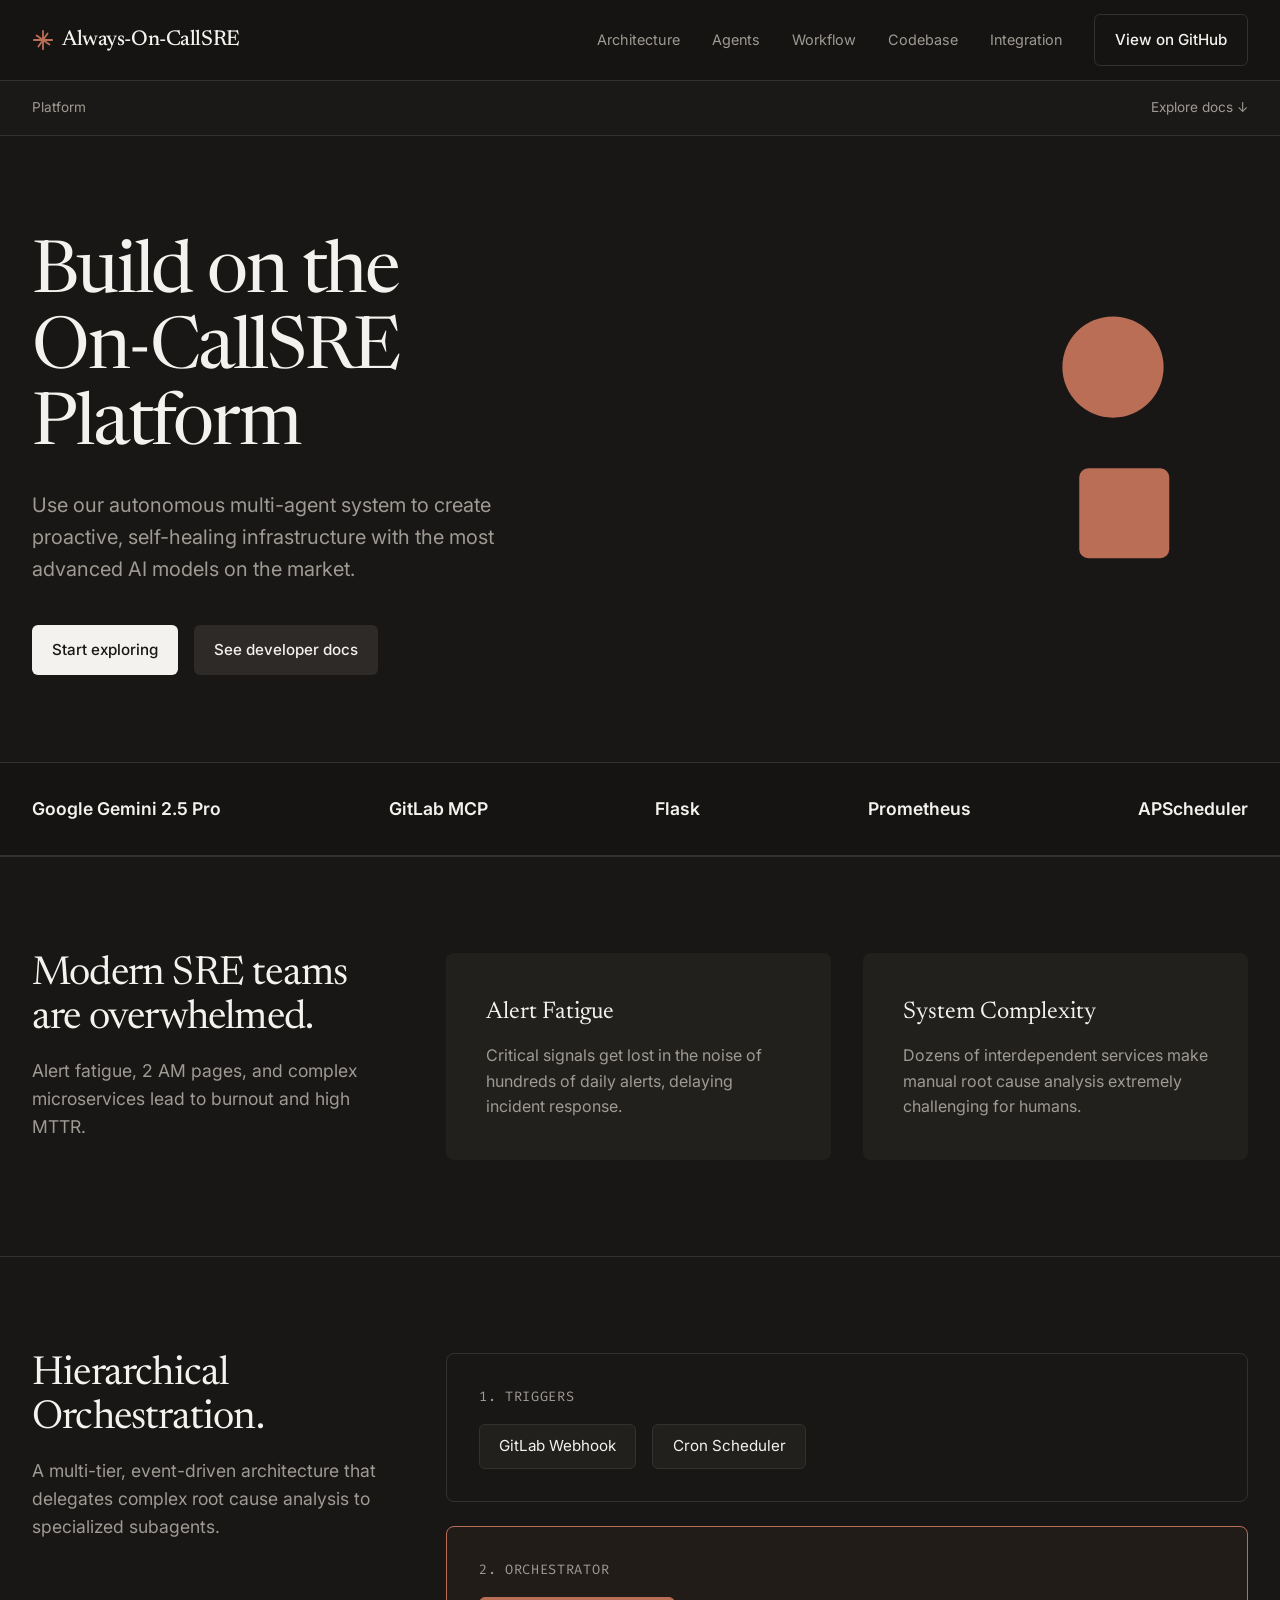
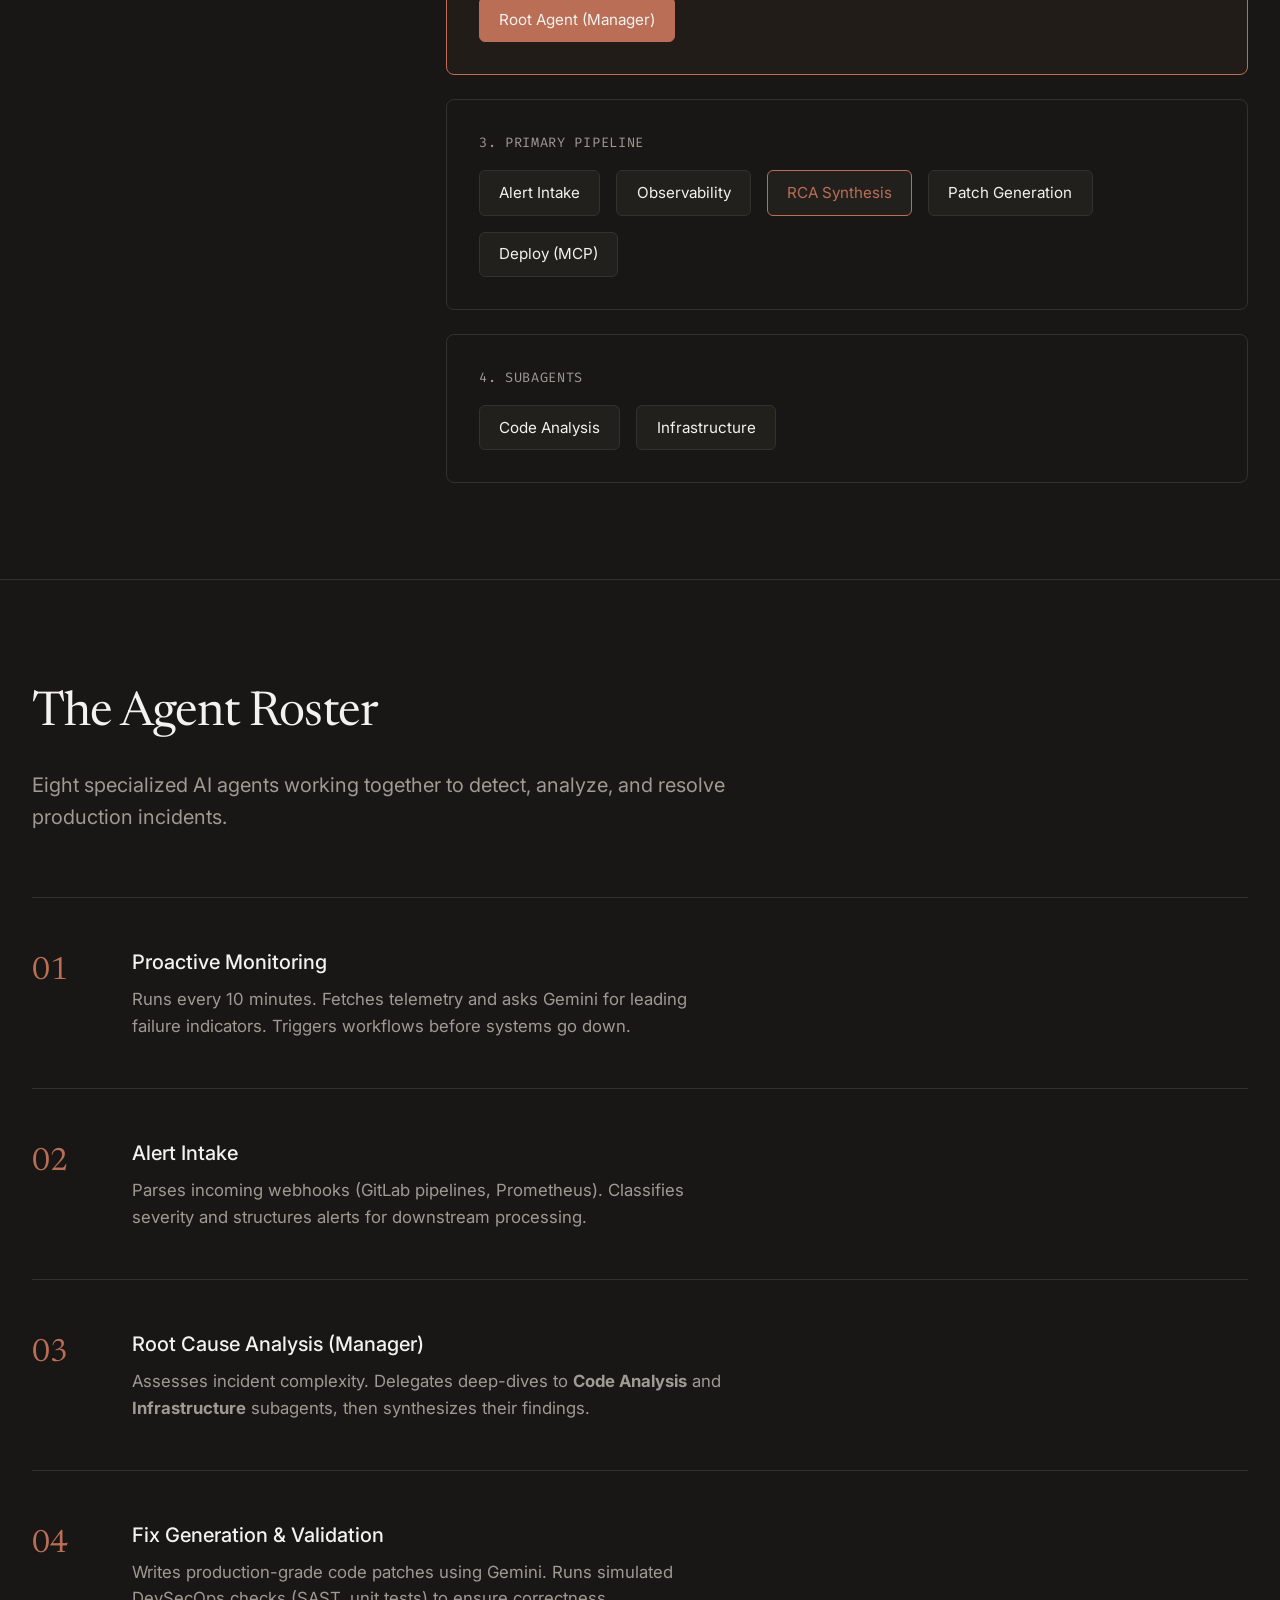
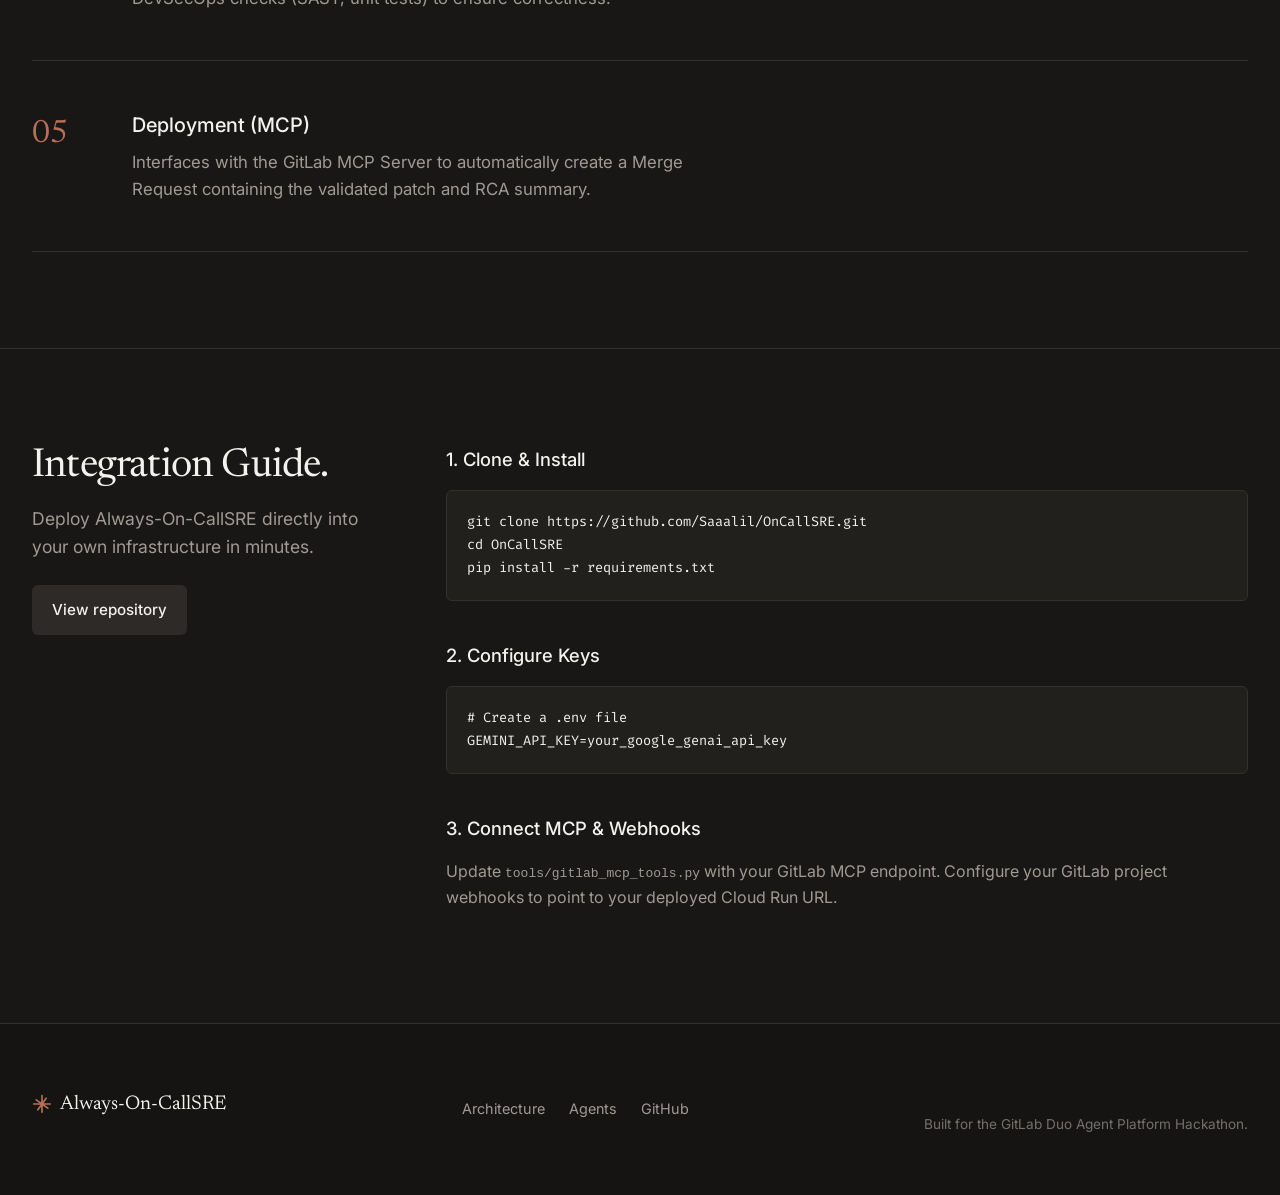
==== commit 21b2728e: "Update docs theme to match Claude dark mode signature" ====
--- a/docs/index.html
+++ b/docs/index.html
@@ -4,70 +4,104 @@
     <meta charset="UTF-8">
     <meta name="viewport" content="width=device-width, initial-scale=1.0">
     <title>Always-On-CallSRE — Documentation</title>
-    <meta name="description" content="Autonomous multi-agent SRE platform powered by Gemini 2.5 Pro & MCP for proactive outage prediction, root cause diagnosis, and auto-healing.">
+    <meta name="description" content="Autonomous multi-agent SRE platform powered by Gemini 2.5 Pro & MCP.">
     <link rel="stylesheet" href="style.css">
-    <link href="https://fonts.googleapis.com/css2?family=Source+Serif+4:opsz,wght@8..60,300;8..60,400;8..60,500;8..60,600;8..60,700&family=Inter:wght@300;400;500;600&family=Fira+Code:wght@400;500&display=swap" rel="stylesheet">
+    <!-- Using Newsreader for that elegant Claude-like serif, and Inter for sans -->
+    <link href="https://fonts.googleapis.com/css2?family=Newsreader:opsz,wght@6..72,200..800&family=Inter:wght@300;400;500;600&family=Fira+Code:wght@400;500&display=swap" rel="stylesheet">
 </head>
 <body>
     <!-- Navigation -->
     <nav id="navbar">
         <div class="nav-inner">
-            <a href="#hero" class="nav-logo">Always-On-CallSRE</a>
+            <div class="nav-left">
+                <!-- Claude-style star icon approximation -->
+                <svg width="24" height="24" viewBox="0 0 24 24" fill="none" stroke="var(--clay)" stroke-width="2" stroke-linecap="round" stroke-linejoin="round" class="nav-logo-icon">
+                    <path d="M12 2v20M17 5l-10 14M22 12H2M19 17L5 7"></path>
+                </svg>
+                <a href="#hero" class="nav-logo">Always-On-CallSRE</a>
+            </div>
             <div class="nav-links">
                 <a href="#architecture">Architecture</a>
                 <a href="#agents">Agents</a>
                 <a href="#workflow">Workflow</a>
                 <a href="#files">Codebase</a>
                 <a href="#integrate">Integration</a>
-                <a href="https://github.com/Saaalil/OnCallSRE" target="_blank" class="nav-cta">GitHub ↗</a>
-            </div>
-            <button class="nav-toggle" id="nav-toggle" aria-label="Menu">
-                <span></span><span></span><span></span>
-            </button>
+                <a href="https://github.com/Saaalil/OnCallSRE" target="_blank" class="btn btn-nav">View on GitHub</a>
+            </div>
         </div>
     </nav>
+
+    <!-- Sub-nav divider area like Claude Platform -> Explore here -->
+    <div class="sub-nav">
+        <div class="sub-nav-inner">
+            <span class="sub-nav-breadcrumb">Platform</span>
+            <span class="sub-nav-action">Explore docs <span>&#8595;</span></span>
+        </div>
+    </div>
 
     <!-- Hero -->
     <section id="hero">
         <div class="hero-inner">
-            <div class="hero-eyebrow">Built with Google Gemini 2.5 Pro &amp; GitLab MCP</div>
-            <h1>Autonomous AI<br>On-Call SRE</h1>
-            <p class="hero-desc">A hierarchical multi-agent system that proactively monitors, diagnoses, patches, and deploys fixes for production outages—so your engineers don't have to wake up at 2 AM.</p>
-            <div class="hero-actions">
-                <a href="#architecture" class="btn btn-dark">Explore Architecture</a>
-                <a href="https://github.com/Saaalil/OnCallSRE" target="_blank" class="btn btn-outline">View on GitHub ↗</a>
-            </div>
+            <div class="hero-content">
+                <h1>Build on the<br>On-CallSRE Platform</h1>
+                <p class="hero-desc">Use our autonomous multi-agent system to create proactive, self-healing infrastructure with the most advanced AI models on the market.</p>
+                <div class="hero-actions">
+                    <a href="#architecture" class="btn btn-primary">Start exploring</a>
+                    <a href="https://github.com/Saaalil/OnCallSRE" target="_blank" class="btn btn-secondary">See developer docs</a>
+                </div>
+            </div>
+            <div class="hero-illustration">
+                <!-- Abstract Claude-like illustration -->
+                <svg viewBox="0 0 400 400" fill="none" xmlns="http://www.w3.org/2000/svg">
+                    <!-- Clay shapes -->
+                    <circle cx="280" cy="120" r="45" fill="var(--clay)" />
+                    <rect x="250" y="210" width="80" height="80" rx="8" fill="var(--clay)" />
+                    <!-- Abstract hand-drawn white lines -->
+                    <path d="M280 120 L290 250" stroke="var(--text)" stroke-width="6" stroke-linecap="round" />
+                    <circle cx="280" cy="120" r="8" fill="var(--bg)" />
+                    <circle cx="290" cy="250" r="8" fill="var(--bg)" />
+                    
+                    <!-- Squiggly lines representing automation -->
+                    <path d="M120 280 C 120 150, 200 350, 240 280 C 260 220, 320 200, 360 280 C 390 350, 250 400, 220 300 C 200 240, 160 300, 140 280" stroke="var(--text)" stroke-width="8" stroke-linecap="round" stroke-linejoin="round" />
+                    <path d="M100 290 L100 230 C 110 210, 120 210, 120 230 L120 280" stroke="var(--text)" stroke-width="8" stroke-linecap="round" stroke-linejoin="round" />
+                    <path d="M140 290 L140 220 C 150 200, 160 200, 160 220 L160 280" stroke="var(--text)" stroke-width="8" stroke-linecap="round" stroke-linejoin="round" />
+                    <path d="M180 290 L180 210 C 190 190, 200 190, 200 210 L200 280" stroke="var(--text)" stroke-width="8" stroke-linecap="round" stroke-linejoin="round" />
+                </svg>
+            </div>
+        </div>
+    </section>
+
+    <!-- Integrations Logos (like Cursor, GenSpark etc on Claude) -->
+    <section class="integrations">
+        <div class="integrations-inner">
+            <div class="integration-logo">Google Gemini 2.5 Pro</div>
+            <div class="integration-logo">GitLab MCP</div>
+            <div class="integration-logo">Flask</div>
+            <div class="integration-logo">Prometheus</div>
+            <div class="integration-logo">APScheduler</div>
         </div>
     </section>
 
     <!-- Divider -->
     <div class="divider"></div>
 
-    <!-- Problem Statement -->
+    <!-- The Problem -->
     <section id="problem" class="section">
         <div class="section-inner">
-            <div class="section-label">The Problem</div>
-            <h2 class="section-heading">Modern SRE teams are overwhelmed</h2>
-            <div class="cards-row">
-                <div class="card">
-                    <div class="card-icon">🔔</div>
-                    <h3>Alert Fatigue</h3>
-                    <p>Engineers receive hundreds of alerts daily. Critical signals get lost in the noise, leading to delayed incident response.</p>
-                </div>
-                <div class="card">
-                    <div class="card-icon">⏱</div>
-                    <h3>High MTTR</h3>
-                    <p>Mean Time To Resolution averages 4+ hours for complex incidents. Manual log correlation across distributed systems is slow.</p>
-                </div>
-                <div class="card">
-                    <div class="card-icon">🌐</div>
-                    <h3>System Complexity</h3>
-                    <p>Modern microservice architectures have dozens of interdependent services, making root cause analysis extremely challenging.</p>
-                </div>
-                <div class="card">
-                    <div class="card-icon">😴</div>
-                    <h3>2 AM Pages</h3>
-                    <p>On-call engineers are woken in the middle of the night, leading to burnout, attrition, and degraded cognitive performance.</p>
+            <div class="section-grid">
+                <div class="section-header">
+                    <h2>Modern SRE teams are overwhelmed.</h2>
+                    <p>Alert fatigue, 2 AM pages, and complex microservices lead to burnout and high MTTR.</p>
+                </div>
+                <div class="section-content cards-grid">
+                    <div class="card">
+                        <h3>Alert Fatigue</h3>
+                        <p>Critical signals get lost in the noise of hundreds of daily alerts, delaying incident response.</p>
+                    </div>
+                    <div class="card">
+                        <h3>System Complexity</h3>
+                        <p>Dozens of interdependent services make manual root cause analysis extremely challenging for humans.</p>
+                    </div>
                 </div>
             </div>
         </div>
@@ -76,54 +110,43 @@
     <div class="divider"></div>
 
     <!-- Architecture -->
-    <section id="architecture" class="section section-alt">
-        <div class="section-inner">
-            <div class="section-label">System Architecture</div>
-            <h2 class="section-heading">Multi-tier, event-driven agent platform</h2>
-            <p class="section-sub">A hierarchical orchestration engine with proactive monitoring and subagent delegation.</p>
-
-            <div class="arch-visual">
-                <!-- Tier 1 -->
-                <div class="arch-tier">
-                    <div class="tier-tag">Triggers</div>
-                    <div class="tier-nodes">
-                        <div class="arch-node"><span class="node-dot dot-green"></span>GitLab Webhook</div>
-                        <div class="arch-node"><span class="node-dot dot-amber"></span>Cron Scheduler</div>
-                        <div class="arch-node"><span class="node-dot dot-blue"></span>Dashboard UI</div>
-                    </div>
-                </div>
-                <div class="arch-arrow">↓</div>
-
-                <!-- Tier 2 -->
-                <div class="arch-tier tier-highlight">
-                    <div class="tier-tag">Orchestrator</div>
-                    <div class="tier-nodes">
-                        <div class="arch-node node-primary"><span class="node-dot dot-clay"></span>Root Agent <span class="mono">root_agent.py</span></div>
-                    </div>
-                </div>
-                <div class="arch-arrow">↓</div>
-
-                <!-- Tier 3 -->
-                <div class="arch-tier">
-                    <div class="tier-tag">Primary Agents</div>
-                    <div class="tier-nodes tier-wrap">
-                        <div class="arch-node"><span class="node-dot dot-green"></span>Alert</div>
-                        <div class="arch-node"><span class="node-dot dot-blue"></span>Observability</div>
-                        <div class="arch-node node-accent"><span class="node-dot dot-clay"></span>RCA <span class="subagent-badge">+ Subagents</span></div>
-                        <div class="arch-node"><span class="node-dot dot-amber"></span>Fix Gen</div>
-                        <div class="arch-node"><span class="node-dot dot-green"></span>Validate</div>
-                        <div class="arch-node"><span class="node-dot dot-blue"></span>Deploy</div>
-                        <div class="arch-node"><span class="node-dot dot-amber"></span>Postmortem</div>
-                    </div>
-                </div>
-                <div class="arch-arrow">↓</div>
-
-                <!-- Tier 4 -->
-                <div class="arch-tier">
-                    <div class="tier-tag">RCA Subagents</div>
-                    <div class="tier-nodes">
-                        <div class="arch-node"><span class="node-dot dot-clay"></span>Code Analysis Subagent</div>
-                        <div class="arch-node"><span class="node-dot dot-clay"></span>Infrastructure Subagent</div>
+    <section id="architecture" class="section">
+        <div class="section-inner">
+            <div class="section-grid">
+                <div class="section-header">
+                    <h2>Hierarchical Orchestration.</h2>
+                    <p>A multi-tier, event-driven architecture that delegates complex root cause analysis to specialized subagents.</p>
+                </div>
+                <div class="section-content">
+                    <div class="arch-container">
+                        <div class="arch-tier">
+                            <div class="tier-label">1. Triggers</div>
+                            <div class="node-group">
+                                <div class="node">GitLab Webhook</div>
+                                <div class="node">Cron Scheduler</div>
+                            </div>
+                        </div>
+                        <div class="arch-tier tier-accent">
+                            <div class="tier-label">2. Orchestrator</div>
+                            <div class="node node-primary">Root Agent (Manager)</div>
+                        </div>
+                        <div class="arch-tier">
+                            <div class="tier-label">3. Primary Pipeline</div>
+                            <div class="node-group">
+                                <div class="node">Alert Intake</div>
+                                <div class="node">Observability</div>
+                                <div class="node node-accent">RCA Synthesis</div>
+                                <div class="node">Patch Generation</div>
+                                <div class="node">Deploy (MCP)</div>
+                            </div>
+                        </div>
+                        <div class="arch-tier">
+                            <div class="tier-label">4. Subagents</div>
+                            <div class="node-group">
+                                <div class="node">Code Analysis</div>
+                                <div class="node">Infrastructure</div>
+                            </div>
+                        </div>
                     </div>
                 </div>
             </div>
@@ -135,344 +158,79 @@
     <!-- Agent Roster -->
     <section id="agents" class="section">
         <div class="section-inner">
-            <div class="section-label">Agents</div>
-            <h2 class="section-heading">Eight specialized AI agents</h2>
-            <p class="section-sub">Each with a distinct role in the incident lifecycle, powered by Gemini 2.5 Pro.</p>
-
+            <div class="section-header-full">
+                <h2>The Agent Roster</h2>
+                <p>Eight specialized AI agents working together to detect, analyze, and resolve production incidents.</p>
+            </div>
+            
             <div class="agent-list">
-                <div class="agent-row">
-                    <div class="agent-index">0</div>
-                    <div class="agent-body">
-                        <h3>Proactive Monitoring Agent</h3>
-                        <div class="agent-file">agents/monitoring_agent.py</div>
-                        <p>Runs every 10 minutes via APScheduler. Fetches the latest telemetry and asks Gemini: "Are there leading indicators of a failure?" If an anomaly is predicted, it autonomously triggers the full incident workflow <em>before</em> the system goes down.</p>
-                        <span class="tag tag-green">Proactive</span>
-                    </div>
-                </div>
-                <div class="agent-row">
-                    <div class="agent-index">1</div>
-                    <div class="agent-body">
-                        <h3>Alert Intake Agent</h3>
-                        <div class="agent-file">agents/alert_agent.py</div>
-                        <p>Parses incoming webhook payloads (GitLab pipeline failures, Prometheus alerts). Uses Gemini to classify severity (P1–P4), identify the affected service, and produce a structured alert summary for downstream agents.</p>
-                        <span class="tag">Reactive</span>
-                    </div>
-                </div>
-                <div class="agent-row">
-                    <div class="agent-index">2</div>
-                    <div class="agent-body">
-                        <h3>Observability Agent</h3>
-                        <div class="agent-file">agents/observability_agent.py</div>
-                        <p>Interfaces with the MCP Server to pull Prometheus metrics and Grafana dashboards. If the MCP connection fails, it gracefully falls back to a rich simulated Prometheus payload for demo purposes.</p>
-                        <span class="tag">Reactive</span>
-                    </div>
-                </div>
-                <div class="agent-row">
-                    <div class="agent-index">3</div>
-                    <div class="agent-body">
-                        <h3>Root Cause Analysis Agent</h3>
-                        <div class="agent-file">agents/rca_agent.py</div>
-                        <p>Acts as a <strong>Manager Agent</strong>. Assesses incident complexity and delegates work to two specialized subagents: a Code Analysis Subagent and an Infrastructure Subagent. It then synthesizes their findings into a cohesive root cause hypothesis.</p>
-                        <span class="tag tag-clay">Manager + Subagents</span>
-                    </div>
-                </div>
-                <div class="agent-row">
-                    <div class="agent-index">4</div>
-                    <div class="agent-body">
-                        <h3>Fix Generation Agent</h3>
-                        <div class="agent-file">agents/fix_agent.py</div>
-                        <p>Receives the root cause hypothesis and the original code context. Uses Gemini 2.5 Pro to generate a complete, production-grade code patch (e.g., a memory leak fix, a config rollback, a circuit breaker implementation).</p>
-                        <span class="tag">Reactive</span>
-                    </div>
-                </div>
-                <div class="agent-row">
-                    <div class="agent-index">5</div>
-                    <div class="agent-body">
-                        <h3>Validation Agent</h3>
-                        <div class="agent-file">agents/validation_agent.py</div>
-                        <p>Runs simulated DevSecOps checks on the generated patch: static analysis, dependency vulnerability scanning, unit test validation, and code style compliance. Produces a pass/fail report.</p>
-                        <span class="tag">Reactive</span>
-                    </div>
-                </div>
-                <div class="agent-row">
-                    <div class="agent-index">6</div>
-                    <div class="agent-body">
-                        <h3>Deployment Agent</h3>
-                        <div class="agent-file">agents/deployment_agent.py</div>
-                        <p>Interfaces with the GitLab MCP Server to create a Merge Request containing the validated patch. Returns the MR URL so the on-call team can review and merge with one click.</p>
-                        <span class="tag tag-amber">MCP Integration</span>
-                    </div>
-                </div>
-                <div class="agent-row">
-                    <div class="agent-index">7</div>
-                    <div class="agent-body">
-                        <h3>Postmortem Agent</h3>
-                        <div class="agent-file">agents/postmortem_agent.py</div>
-                        <p>Generates a comprehensive markdown incident postmortem including: timeline of events, root cause analysis, fix applied, blast radius, lessons learned, and preventive recommendations.</p>
-                        <span class="tag">Reactive</span>
-                    </div>
-                </div>
-            </div>
-        </div>
-    </section>
-
-    <div class="divider"></div>
-
-    <!-- Workflow -->
-    <section id="workflow" class="section section-alt">
-        <div class="section-inner">
-            <div class="section-label">Workflow</div>
-            <h2 class="section-heading">Incident response pipeline</h2>
-            <p class="section-sub">Follow the data as it flows through the autonomous healing pipeline.</p>
-
-            <div class="pipeline">
-                <div class="pipe-step">
-                    <div class="pipe-num">01</div>
-                    <h3>Trigger</h3>
-                    <p>A GitLab webhook fires, the proactive scan detects an anomaly, or the operator clicks the dashboard button.</p>
-                </div>
-                <div class="pipe-step">
-                    <div class="pipe-num">02</div>
-                    <h3>Alert Triage</h3>
-                    <p>Gemini classifies severity, maps affected services, and structures the alert for downstream processing.</p>
-                </div>
-                <div class="pipe-step">
-                    <div class="pipe-num">03</div>
-                    <h3>Metric Collection</h3>
-                    <p>Prometheus metrics, error rates, CPU/memory trends, and active alerts are gathered via MCP or fallback.</p>
-                </div>
-                <div class="pipe-step">
-                    <div class="pipe-num">04</div>
-                    <h3>Root Cause Analysis</h3>
-                    <p>The RCA Manager spins up Code Analysis and Infrastructure Subagents, then synthesizes findings.</p>
-                </div>
-                <div class="pipe-step">
-                    <div class="pipe-num">05</div>
-                    <h3>Patch Generation</h3>
-                    <p>Gemini writes a production-grade code fix targeting the specific root cause identified.</p>
-                </div>
-                <div class="pipe-step">
-                    <div class="pipe-num">06</div>
-                    <h3>Validate &amp; Deploy</h3>
-                    <p>The patch is security-checked, validated, and a Merge Request is opened on GitLab via MCP.</p>
-                </div>
-                <div class="pipe-step">
-                    <div class="pipe-num">07</div>
-                    <h3>Postmortem</h3>
-                    <p>A full incident report is auto-generated with timeline, analysis, fix, and prevention steps.</p>
-                </div>
-            </div>
-        </div>
-    </section>
-
-    <div class="divider"></div>
-
-    <!-- Codebase -->
-    <section id="files" class="section">
-        <div class="section-inner">
-            <div class="section-label">Codebase</div>
-            <h2 class="section-heading">Every file explained</h2>
-
-            <div class="file-section">
-                <h3 class="file-group-title">Root</h3>
-                <div class="file-row">
-                    <code class="file-name">main.py</code>
-                    <span class="file-badge">Entrypoint</span>
-                    <p>The Flask web server. Serves the dashboard UI at <code>/</code>, handles GitLab webhooks at <code>/webhook/gitlab</code>, exposes the proactive scan at <code>/api/proactive-check</code>, and initializes the APScheduler background cron job that runs the Proactive Monitoring Agent every 10 minutes.</p>
-                </div>
-                <div class="file-row">
-                    <code class="file-name">requirements.txt</code>
-                    <span class="file-badge">Dependencies</span>
-                    <p>Python dependencies: <code>google-genai</code>, <code>google-adk</code>, <code>flask</code>, <code>python-dotenv</code>, <code>requests</code>, <code>mcp</code>, <code>apscheduler</code>.</p>
-                </div>
-                <div class="file-row">
-                    <code class="file-name">Dockerfile</code>
-                    <span class="file-badge">Container</span>
-                    <p>Docker container definition for deploying the platform to Google Cloud Run or any containerized environment.</p>
-                </div>
-                <div class="file-row">
-                    <code class="file-name">.env</code>
-                    <span class="file-badge">Secrets</span>
-                    <p>Environment variables file (git-ignored). Contains <code>GEMINI_API_KEY</code> for authenticating with the Google GenAI SDK.</p>
-                </div>
-            </div>
-
-            <div class="file-section">
-                <h3 class="file-group-title">agents/</h3>
-                <div class="file-row">
-                    <code class="file-name">llm_helper.py</code>
-                    <span class="file-badge">Core LLM</span>
-                    <p>Centralized Gemini integration module. All agents call <code>ask_gemini(system_prompt, user_prompt)</code> from this file. It initializes the <code>google.genai</code> client with the API key and sends requests to <code>gemini-2.5-pro</code>.</p>
-                </div>
-                <div class="file-row">
-                    <code class="file-name">root_agent.py</code>
-                    <span class="file-badge">Orchestrator</span>
-                    <p>The main orchestrator. Chains all 7 agents sequentially: Alert → Observability → RCA → Fix → Validation → Deployment → Postmortem. Returns a unified context dictionary consumed by the frontend.</p>
-                </div>
-                <div class="file-row">
-                    <code class="file-name">monitoring_agent.py</code>
-                    <span class="file-badge">Proactive</span>
-                    <p>The proactive scanner. Fetches metrics, sends them to Gemini asking for leading failure indicators, and returns a synthetic alert payload if an anomaly is detected.</p>
-                </div>
-                <div class="file-row">
-                    <code class="file-name">alert_agent.py</code>
-                    <span class="file-badge">Agent</span>
-                    <p>Parses raw webhook/alert payloads. Uses Gemini to classify severity and extract the affected service name, pipeline ID, and failure details.</p>
-                </div>
-                <div class="file-row">
-                    <code class="file-name">observability_agent.py</code>
-                    <span class="file-badge">Agent</span>
-                    <p>Calls the MCP server for Prometheus metrics. On failure, injects a rich simulated payload containing memory leak trends, CPU spikes, OOM alerts, and Grafana dashboard links.</p>
-                </div>
-                <div class="file-row">
-                    <code class="file-name">rca_agent.py</code>
-                    <span class="file-badge">Manager</span>
-                    <p>Implements the Subagent Delegation Pattern. Spins up a Code Analysis Subagent and an Infrastructure Subagent (separate Gemini calls with focused prompts), then synthesizes their findings into a unified root cause hypothesis.</p>
-                </div>
-                <div class="file-row">
-                    <code class="file-name">fix_agent.py</code>
-                    <span class="file-badge">Agent</span>
-                    <p>Generates a production-grade code patch using Gemini, targeting the specific fault identified by the RCA Agent.</p>
-                </div>
-                <div class="file-row">
-                    <code class="file-name">validation_agent.py</code>
-                    <span class="file-badge">Agent</span>
-                    <p>Runs simulated DevSecOps validation: SAST analysis, dependency vulnerability scanning, unit test coverage, and code style compliance checks.</p>
-                </div>
-                <div class="file-row">
-                    <code class="file-name">deployment_agent.py</code>
-                    <span class="file-badge">MCP</span>
-                    <p>Creates a GitLab Merge Request via the MCP protocol, attaching the validated patch and the RCA summary as the MR description.</p>
-                </div>
-                <div class="file-row">
-                    <code class="file-name">postmortem_agent.py</code>
-                    <span class="file-badge">Agent</span>
-                    <p>Generates a comprehensive markdown incident postmortem report including timeline, blast radius, fix details, and preventive recommendations.</p>
-                </div>
-            </div>
-
-            <div class="file-section">
-                <h3 class="file-group-title">tools/</h3>
-                <div class="file-row">
-                    <code class="file-name">gitlab_mcp_tools.py</code>
-                    <span class="file-badge">MCP Client</span>
-                    <p>MCP client implementation using the Python <code>mcp</code> SDK. Connects to the GitLab MCP Server via stdio transport (<code>npx mcp-remote</code>). Contains <code>call_gitlab_tool_sync()</code>—the synchronous wrapper used by all agents. Currently mocked for hackathon demo.</p>
-                </div>
-                <div class="file-row">
-                    <code class="file-name">metrics_mcp_tools.py</code>
-                    <span class="file-badge">Metrics</span>
-                    <p>Utility module for fetching infrastructure metrics. Designed to interface with Prometheus/Grafana endpoints or MCP metric tools.</p>
-                </div>
-            </div>
-
-            <div class="file-section">
-                <h3 class="file-group-title">templates/ &amp; static/</h3>
-                <div class="file-row">
-                    <code class="file-name">templates/index.html</code>
-                    <span class="file-badge">UI</span>
-                    <p>The main dashboard HTML. Split-screen layout: agent result cards on the left, a live terminal stream on the right. Contains two action buttons for reactive and proactive triggers.</p>
-                </div>
-                <div class="file-row">
-                    <code class="file-name">static/style.css</code>
-                    <span class="file-badge">Styles</span>
-                    <p>Dark-mode glassmorphic CSS with vibrant gradients, blur effects, smooth micro-animations, and a macOS-style terminal window aesthetic.</p>
-                </div>
-                <div class="file-row">
-                    <code class="file-name">static/app.js</code>
-                    <span class="file-badge">Logic</span>
-                    <p>Frontend JavaScript. Handles button click events, sends fetch requests to the Flask API, renders mock terminal logs with timed delays, and implements a typewriter animation for Gemini response rendering.</p>
-                </div>
-            </div>
-        </div>
-    </section>
-
-    <div class="divider"></div>
-
-    <!-- Integration Guide -->
-    <section id="integrate" class="section section-alt">
-        <div class="section-inner">
-            <div class="section-label">Integration</div>
-            <h2 class="section-heading">Deploy in your infrastructure</h2>
-
-            <div class="steps-list">
-                <div class="step-row">
-                    <div class="step-num">1</div>
-                    <div class="step-body">
-                        <h3>Clone &amp; Install</h3>
+                <div class="agent-item">
+                    <div class="agent-num">01</div>
+                    <div class="agent-info">
+                        <h3>Proactive Monitoring</h3>
+                        <p>Runs every 10 minutes. Fetches telemetry and asks Gemini for leading failure indicators. Triggers workflows before systems go down.</p>
+                    </div>
+                </div>
+                <div class="agent-item">
+                    <div class="agent-num">02</div>
+                    <div class="agent-info">
+                        <h3>Alert Intake</h3>
+                        <p>Parses incoming webhooks (GitLab pipelines, Prometheus). Classifies severity and structures alerts for downstream processing.</p>
+                    </div>
+                </div>
+                <div class="agent-item">
+                    <div class="agent-num">03</div>
+                    <div class="agent-info">
+                        <h3>Root Cause Analysis (Manager)</h3>
+                        <p>Assesses incident complexity. Delegates deep-dives to <strong>Code Analysis</strong> and <strong>Infrastructure</strong> subagents, then synthesizes their findings.</p>
+                    </div>
+                </div>
+                <div class="agent-item">
+                    <div class="agent-num">04</div>
+                    <div class="agent-info">
+                        <h3>Fix Generation & Validation</h3>
+                        <p>Writes production-grade code patches using Gemini. Runs simulated DevSecOps checks (SAST, unit tests) to ensure correctness.</p>
+                    </div>
+                </div>
+                <div class="agent-item">
+                    <div class="agent-num">05</div>
+                    <div class="agent-info">
+                        <h3>Deployment (MCP)</h3>
+                        <p>Interfaces with the GitLab MCP Server to automatically create a Merge Request containing the validated patch and RCA summary.</p>
+                    </div>
+                </div>
+            </div>
+        </div>
+    </section>
+
+    <div class="divider"></div>
+
+    <!-- Codebase & Integration -->
+    <section id="integrate" class="section">
+        <div class="section-inner">
+            <div class="section-grid">
+                <div class="section-header">
+                    <h2>Integration Guide.</h2>
+                    <p>Deploy Always-On-CallSRE directly into your own infrastructure in minutes.</p>
+                    <a href="https://github.com/Saaalil/OnCallSRE" target="_blank" class="btn btn-secondary" style="margin-top: 1.5rem;">View repository</a>
+                </div>
+                <div class="section-content">
+                    <div class="step">
+                        <h3>1. Clone & Install</h3>
                         <pre><code>git clone https://github.com/Saaalil/OnCallSRE.git
 cd OnCallSRE
 pip install -r requirements.txt</code></pre>
                     </div>
-                </div>
-                <div class="step-row">
-                    <div class="step-num">2</div>
-                    <div class="step-body">
-                        <h3>Configure Environment</h3>
-                        <pre><code># Create a .env file in the root
+                    <div class="step">
+                        <h3>2. Configure Keys</h3>
+                        <pre><code># Create a .env file
 GEMINI_API_KEY=your_google_genai_api_key</code></pre>
-                        <p>Get your API key from <a href="https://aistudio.google.com/apikey" target="_blank">Google AI Studio</a>.</p>
-                    </div>
-                </div>
-                <div class="step-row">
-                    <div class="step-num">3</div>
-                    <div class="step-body">
-                        <h3>Connect GitLab MCP</h3>
-                        <p>To enable live MCP (creating real Merge Requests), update <code>tools/gitlab_mcp_tools.py</code>:</p>
-                        <pre><code># Uncomment the real MCP client code
-# and remove the mock responses.
-# Requires: npx -y mcp-remote
-# Endpoint: https://gitlab.com/api/v4/mcp</code></pre>
-                    </div>
-                </div>
-                <div class="step-row">
-                    <div class="step-num">4</div>
-                    <div class="step-body">
-                        <h3>Connect Prometheus</h3>
-                        <p>To pull real infrastructure metrics, update <code>agents/observability_agent.py</code> to point to your Prometheus endpoint instead of the fallback mock payload.</p>
-                        <pre><code># Replace the mock data with:
-# requests.get("http://your-prometheus:9090/api/v1/query")</code></pre>
-                    </div>
-                </div>
-                <div class="step-row">
-                    <div class="step-num">5</div>
-                    <div class="step-body">
-                        <h3>Configure GitLab Webhook</h3>
-                        <p>In your GitLab project, go to <strong>Settings → Webhooks</strong> and point it to:</p>
-                        <pre><code>https://your-deployed-url/webhook/gitlab
-# Trigger: Pipeline events</code></pre>
-                    </div>
-                </div>
-                <div class="step-row">
-                    <div class="step-num">6</div>
-                    <div class="step-body">
-                        <h3>Deploy to Cloud Run</h3>
-                        <pre><code>gcloud builds submit --tag gcr.io/PROJECT/oncallsre
-gcloud run deploy oncallsre \
-  --image gcr.io/PROJECT/oncallsre \
-  --platform managed \
-  --allow-unauthenticated</code></pre>
-                    </div>
-                </div>
-            </div>
-        </div>
-    </section>
-
-    <div class="divider"></div>
-
-    <!-- Tech Stack -->
-    <section id="tech" class="section">
-        <div class="section-inner">
-            <div class="section-label">Technology</div>
-            <h2 class="section-heading">Built with</h2>
-            <div class="tech-grid">
-                <div class="tech-item"><div class="tech-name">Gemini 2.5 Pro</div><div class="tech-desc">LLM Engine</div></div>
-                <div class="tech-item"><div class="tech-name">Flask</div><div class="tech-desc">Web Server</div></div>
-                <div class="tech-item"><div class="tech-name">MCP SDK</div><div class="tech-desc">Tool Protocol</div></div>
-                <div class="tech-item"><div class="tech-name">APScheduler</div><div class="tech-desc">Cron Jobs</div></div>
-                <div class="tech-item"><div class="tech-name">Python 3.14</div><div class="tech-desc">Runtime</div></div>
-                <div class="tech-item"><div class="tech-name">Google ADK</div><div class="tech-desc">Agent Framework</div></div>
-                <div class="tech-item"><div class="tech-name">GitLab API</div><div class="tech-desc">Repository</div></div>
-                <div class="tech-item"><div class="tech-name">Prometheus</div><div class="tech-desc">Observability</div></div>
+                    </div>
+                    <div class="step">
+                        <h3>3. Connect MCP & Webhooks</h3>
+                        <p>Update <code>tools/gitlab_mcp_tools.py</code> with your GitLab MCP endpoint. Configure your GitLab project webhooks to point to your deployed Cloud Run URL.</p>
+                    </div>
+                </div>
             </div>
         </div>
     </section>
@@ -480,12 +238,21 @@
     <!-- Footer -->
     <footer>
         <div class="footer-inner">
-            <p class="footer-title">Always-On-CallSRE</p>
-            <p class="footer-sub">Autonomous AI On-Call SRE Agent Platform<br>Built for the GitLab Duo Agent Platform Hackathon</p>
-            <a href="https://github.com/Saaalil/OnCallSRE" target="_blank" class="btn btn-outline btn-sm">View on GitHub ↗</a>
+            <div class="footer-logo">
+                <svg width="20" height="20" viewBox="0 0 24 24" fill="none" stroke="var(--clay)" stroke-width="2" stroke-linecap="round" stroke-linejoin="round">
+                    <path d="M12 2v20M17 5l-10 14M22 12H2M19 17L5 7"></path>
+                </svg>
+                Always-On-CallSRE
+            </div>
+            <div class="footer-links">
+                <a href="#architecture">Architecture</a>
+                <a href="#agents">Agents</a>
+                <a href="https://github.com/Saaalil/OnCallSRE" target="_blank">GitHub</a>
+            </div>
+            <div class="footer-copy">
+                Built for the GitLab Duo Agent Platform Hackathon.
+            </div>
         </div>
     </footer>
-
-    <script src="app.js"></script>
 </body>
 </html>
--- a/docs/style.css
+++ b/docs/style.css
@@ -1,31 +1,26 @@
 /* ============================================
    Always-On-CallSRE Docs
-   Inspired by claude.com/platform/api
+   Exact Match: Claude.com Dark Theme Signature
    ============================================ */
 
 :root {
-    --bg: #faf9f5;
-    --bg-alt: #f4f3ef;
-    --bg-card: #ffffff;
-    --text: #1a1a1a;
-    --text-secondary: #5e5d59;
-    --text-tertiary: #8b8a85;
-    --border: #e5e4e0;
-    --border-light: #efeee9;
-    --clay: #c46849;
-    --clay-light: rgba(196, 104, 73, 0.08);
-    --green: #2e7d56;
-    --green-light: rgba(46, 125, 86, 0.08);
-    --amber: #a07018;
-    --amber-light: rgba(160, 112, 24, 0.08);
-    --blue: #3a6ea5;
-    --blue-light: rgba(58, 110, 165, 0.08);
-    --code-bg: #f0efeb;
-    --radius: 8px;
-    --radius-lg: 12px;
-    --font-serif: 'Source Serif 4', Georgia, 'Times New Roman', serif;
-    --font-sans: 'Inter', -apple-system, BlinkMacSystemFont, 'Segoe UI', sans-serif;
-    --font-mono: 'Fira Code', 'SF Mono', Consolas, monospace;
+    --bg-main: #191715;        /* Deep warm grey/black */
+    --bg-nav: #161412;         /* Slightly darker for top nav */
+    --bg-subnav: #1B1917;      /* Sub nav background */
+    --bg-card: #22201D;        /* Card background */
+    --bg-btn-sec: #2D2A27;     /* Secondary button bg */
+    --bg-integration: #161412; /* Integrations band */
+    
+    --text-primary: #F3F2EE;   /* Warm off-white */
+    --text-secondary: #9E9A94; /* Muted grey */
+    --text-tertiary: #73706A;  
+    
+    --border: #33312E;         /* Subtle dark borders */
+    --clay: #BA6E56;           /* Terracotta accent */
+    
+    --font-serif: 'Newsreader', 'Source Serif 4', Georgia, serif;
+    --font-sans: 'Inter', -apple-system, sans-serif;
+    --font-mono: 'Fira Code', monospace;
 }
 
 * { box-sizing: border-box; margin: 0; padding: 0; }
@@ -34,588 +29,440 @@
 
 body {
     font-family: var(--font-sans);
-    background-color: var(--bg);
-    color: var(--text);
-    line-height: 1.7;
+    background-color: var(--bg-main);
+    color: var(--text-primary);
+    line-height: 1.6;
     -webkit-font-smoothing: antialiased;
     -moz-osx-font-smoothing: grayscale;
 }
 
 ::selection {
-    background-color: rgba(196, 104, 73, 0.15);
-    color: var(--text);
-}
-
-a { color: var(--text); text-decoration-color: var(--border); text-underline-offset: 3px; transition: text-decoration-color 0.15s; }
-a:hover { text-decoration-color: var(--text); }
+    background-color: var(--clay);
+    color: #fff;
+}
+
+a { color: var(--text-primary); text-decoration: none; }
 
 /* ---- Navigation ---- */
 #navbar {
-    position: fixed;
+    background: var(--bg-nav);
+    border-bottom: 1px solid var(--border);
+    position: sticky;
     top: 0;
-    left: 0;
-    right: 0;
-    z-index: 1000;
-    background: rgba(250, 249, 245, 0.85);
-    backdrop-filter: blur(12px);
-    -webkit-backdrop-filter: blur(12px);
-    border-bottom: 1px solid var(--border-light);
-    transition: all 0.3s;
+    z-index: 100;
 }
 
 .nav-inner {
-    max-width: 1200px;
-    margin: 0 auto;
-    padding: 0.8rem 2rem;
+    max-width: 1400px;
+    margin: 0 auto;
+    padding: 0.875rem 2rem;
     display: flex;
     justify-content: space-between;
     align-items: center;
 }
 
+.nav-left {
+    display: flex;
+    align-items: center;
+    gap: 0.5rem;
+}
+
+.nav-logo-icon {
+    width: 22px;
+    height: 22px;
+}
+
 .nav-logo {
     font-family: var(--font-serif);
+    font-size: 1.35rem;
+    font-weight: 500;
+    letter-spacing: -0.02em;
+    color: var(--text-primary);
+}
+
+.nav-links {
+    display: flex;
+    gap: 2rem;
+    align-items: center;
+}
+
+.nav-links a:not(.btn) {
+    font-size: 0.9rem;
+    color: var(--text-secondary);
+    transition: color 0.2s;
+}
+
+.nav-links a:not(.btn):hover {
+    color: var(--text-primary);
+}
+
+.btn-nav {
+    border: 1px solid var(--border);
+    padding: 0.4rem 1rem;
+    border-radius: 6px;
+    font-size: 0.85rem;
+    background: transparent;
+    transition: background 0.2s;
+}
+.btn-nav:hover { background: var(--bg-card); }
+
+/* ---- Sub Nav ---- */
+.sub-nav {
+    background: var(--bg-subnav);
+    border-bottom: 1px solid var(--border);
+    padding: 1rem 2rem;
+}
+
+.sub-nav-inner {
+    max-width: 1400px;
+    margin: 0 auto;
+    display: flex;
+    justify-content: space-between;
+    font-size: 0.85rem;
+    color: var(--text-secondary);
+}
+
+.sub-nav-action { cursor: pointer; transition: color 0.2s; }
+.sub-nav-action:hover { color: var(--text-primary); }
+
+/* ---- Hero Section ---- */
+#hero {
+    max-width: 1400px;
+    margin: 0 auto;
+    padding: 6rem 2rem 5rem;
+}
+
+.hero-inner {
+    display: grid;
+    grid-template-columns: 1fr 1fr;
+    gap: 4rem;
+    align-items: center;
+}
+
+.hero-content h1 {
+    font-family: var(--font-serif);
+    font-size: 4.5rem;
+    font-weight: 400;
+    line-height: 1.05;
+    letter-spacing: -0.03em;
+    margin-bottom: 1.5rem;
+    color: var(--text-primary);
+}
+
+.hero-desc {
+    font-size: 1.25rem;
+    color: var(--text-secondary);
+    line-height: 1.6;
+    max-width: 500px;
+    margin-bottom: 2.5rem;
+}
+
+.hero-actions {
+    display: flex;
+    gap: 1rem;
+}
+
+.btn {
+    display: inline-block;
+    padding: 0.8rem 1.25rem;
+    border-radius: 6px;
+    font-size: 0.95rem;
+    font-weight: 500;
+    cursor: pointer;
+    transition: opacity 0.2s, background 0.2s;
+}
+
+.btn-primary {
+    background: var(--text-primary);
+    color: var(--bg-main);
+}
+.btn-primary:hover { opacity: 0.9; }
+
+.btn-secondary {
+    background: var(--bg-btn-sec);
+    color: var(--text-primary);
+}
+.btn-secondary:hover { background: #383531; }
+
+.hero-illustration {
+    display: flex;
+    justify-content: flex-end;
+    align-items: center;
+}
+.hero-illustration svg { width: 100%; max-width: 450px; }
+
+/* ---- Integrations Bar ---- */
+.integrations {
+    background: var(--bg-integration);
+    border-top: 1px solid var(--border);
+    border-bottom: 1px solid var(--border);
+    padding: 2rem;
+}
+
+.integrations-inner {
+    max-width: 1400px;
+    margin: 0 auto;
+    display: flex;
+    justify-content: space-between;
+    flex-wrap: wrap;
+    gap: 2rem;
+}
+
+.integration-logo {
+    font-family: var(--font-sans);
     font-weight: 600;
-    font-size: 1.15rem;
-    color: var(--text);
-    text-decoration: none;
+    font-size: 1.1rem;
+    color: var(--text-primary);
+    display: flex;
+    align-items: center;
+    gap: 0.5rem;
+}
+
+/* ---- Sections Grid Layout (Left Header, Right Content) ---- */
+.section {
+    padding: 6rem 2rem;
+    max-width: 1400px;
+    margin: 0 auto;
+}
+
+.section-grid {
+    display: grid;
+    grid-template-columns: 350px 1fr;
+    gap: 4rem;
+}
+
+.section-header h2 {
+    font-family: var(--font-serif);
+    font-size: 2.5rem;
+    font-weight: 400;
+    line-height: 1.1;
     letter-spacing: -0.02em;
-}
-
-.nav-links { display: flex; gap: 2rem; align-items: center; }
-.nav-links a {
-    color: var(--text-secondary);
-    text-decoration: none;
-    font-size: 0.875rem;
-    font-weight: 450;
-    transition: color 0.15s;
-}
-.nav-links a:hover { color: var(--text); }
-
-.nav-cta {
-    background: var(--text);
-    color: var(--bg) !important;
-    padding: 0.4rem 1rem;
-    border-radius: 50px;
-    font-weight: 500 !important;
-    font-size: 0.8rem !important;
-    transition: opacity 0.15s !important;
-}
-.nav-cta:hover { opacity: 0.85; }
-
-.nav-toggle { display: none; background: none; border: none; cursor: pointer; padding: 4px; }
-.nav-toggle span { display: block; width: 20px; height: 1.5px; background: var(--text); margin: 5px 0; transition: 0.3s; }
-
-@media (max-width: 768px) {
-    .nav-links { display: none; }
-    .nav-toggle { display: block; }
-    .nav-links.open { display: flex; flex-direction: column; position: absolute; top: 100%; left: 0; right: 0; background: var(--bg); padding: 1.5rem 2rem; border-bottom: 1px solid var(--border); gap: 1rem; }
-}
-
-/* ---- Sections ---- */
-.section { padding: 5rem 2rem; }
-.section-alt { background: var(--bg-alt); }
-
-.section-inner { max-width: 900px; margin: 0 auto; }
-
-.section-label {
-    font-size: 0.75rem;
-    font-weight: 600;
-    letter-spacing: 0.08em;
-    text-transform: uppercase;
-    color: var(--clay);
-    margin-bottom: 0.75rem;
-}
-
-.section-heading {
-    font-family: var(--font-serif);
-    font-size: 2.5rem;
-    font-weight: 600;
-    line-height: 1.2;
+    margin-bottom: 1rem;
+}
+
+.section-header p {
+    font-size: 1.1rem;
+    color: var(--text-secondary);
+}
+
+.section-header-full {
+    max-width: 700px;
+    margin-bottom: 4rem;
+}
+
+.section-header-full h2 {
+    font-family: var(--font-serif);
+    font-size: 3rem;
+    font-weight: 400;
     letter-spacing: -0.02em;
     margin-bottom: 1rem;
-    color: var(--text);
-}
-
-.section-sub {
-    font-size: 1.1rem;
-    color: var(--text-secondary);
-    max-width: 650px;
-    margin-bottom: 3rem;
-}
-
+}
+
+.section-header-full p {
+    font-size: 1.25rem;
+    color: var(--text-secondary);
+}
+
+/* ---- Divider ---- */
 .divider {
-    max-width: 900px;
+    max-width: 1400px;
     margin: 0 auto;
     height: 1px;
     background: var(--border);
 }
 
-/* ---- Buttons ---- */
-.btn {
-    display: inline-block;
-    padding: 0.65rem 1.5rem;
-    border-radius: 50px;
-    font-size: 0.9rem;
-    font-weight: 500;
-    text-decoration: none;
-    transition: all 0.15s;
-    cursor: pointer;
-    border: none;
-}
-
-.btn-dark {
-    background: var(--text);
-    color: var(--bg);
-}
-.btn-dark:hover { opacity: 0.85; color: var(--bg); }
-
-.btn-outline {
-    background: transparent;
-    color: var(--text);
-    border: 1px solid var(--border);
-}
-.btn-outline:hover { border-color: var(--text-secondary); }
-
-.btn-sm { font-size: 0.8rem; padding: 0.45rem 1.2rem; }
-
-/* ---- Hero ---- */
-#hero {
-    min-height: 85vh;
-    display: flex;
-    align-items: center;
-    justify-content: center;
-    text-align: center;
-    padding: 8rem 2rem 5rem;
-}
-
-.hero-inner { max-width: 700px; }
-
-.hero-eyebrow {
-    display: inline-block;
-    font-size: 0.8rem;
-    font-weight: 500;
-    color: var(--text-tertiary);
-    padding: 0.35rem 1rem;
-    border: 1px solid var(--border);
-    border-radius: 50px;
-    margin-bottom: 2rem;
-}
-
-#hero h1 {
-    font-family: var(--font-serif);
-    font-size: 4.5rem;
-    font-weight: 600;
-    line-height: 1.05;
-    letter-spacing: -0.035em;
-    margin-bottom: 1.5rem;
-    color: var(--text);
-}
-
-.hero-desc {
-    font-size: 1.15rem;
-    line-height: 1.7;
-    color: var(--text-secondary);
-    max-width: 560px;
-    margin: 0 auto 2.5rem;
-}
-
-.hero-actions { display: flex; gap: 1rem; justify-content: center; flex-wrap: wrap; }
-
-@media (max-width: 768px) {
-    #hero h1 { font-size: 2.8rem; }
-    .section-heading { font-size: 1.8rem; }
-}
-
-/* ---- Problem Cards ---- */
-.cards-row {
+/* ---- Cards Grid ---- */
+.cards-grid {
     display: grid;
-    grid-template-columns: repeat(auto-fit, minmax(200px, 1fr));
-    gap: 1.25rem;
+    grid-template-columns: 1fr 1fr;
+    gap: 2rem;
 }
 
 .card {
     background: var(--bg-card);
-    border: 1px solid var(--border-light);
-    border-radius: var(--radius-lg);
-    padding: 1.75rem;
-    transition: border-color 0.2s, box-shadow 0.2s;
-}
-
-.card:hover {
-    border-color: var(--border);
-    box-shadow: 0 2px 12px rgba(0,0,0,0.04);
-}
-
-.card-icon { font-size: 1.5rem; margin-bottom: 0.75rem; }
+    padding: 2.5rem;
+    border-radius: 8px;
+}
 
 .card h3 {
     font-family: var(--font-serif);
-    font-size: 1.1rem;
-    font-weight: 600;
+    font-size: 1.5rem;
+    font-weight: 400;
+    margin-bottom: 0.75rem;
+    color: var(--text-primary);
+}
+
+.card p {
+    color: var(--text-secondary);
+    font-size: 1rem;
+}
+
+/* ---- Architecture Visual ---- */
+.arch-container {
+    display: flex;
+    flex-direction: column;
+    gap: 1.5rem;
+}
+
+.arch-tier {
+    border: 1px solid var(--border);
+    padding: 2rem;
+    border-radius: 8px;
+}
+
+.tier-accent {
+    border-color: var(--clay);
+    background: rgba(186, 110, 86, 0.05);
+}
+
+.tier-label {
+    font-family: var(--font-mono);
+    font-size: 0.85rem;
+    color: var(--text-secondary);
+    margin-bottom: 1rem;
+    text-transform: uppercase;
+    letter-spacing: 0.05em;
+}
+
+.node-group {
+    display: flex;
+    flex-wrap: wrap;
+    gap: 1rem;
+}
+
+.node {
+    background: var(--bg-card);
+    border: 1px solid var(--border);
+    padding: 0.6rem 1.2rem;
+    border-radius: 6px;
+    font-size: 0.95rem;
+}
+
+.node-accent {
+    border-color: var(--clay);
+    color: var(--clay);
+}
+
+.node-primary {
+    display: inline-block;
+    background: var(--clay);
+    color: var(--text-primary);
+    border-color: var(--clay);
+}
+
+/* ---- Agent List (Vertical timeline style) ---- */
+.agent-list {
+    display: flex;
+    flex-direction: column;
+    border-top: 1px solid var(--border);
+}
+
+.agent-item {
+    display: grid;
+    grid-template-columns: 100px 1fr;
+    padding: 3rem 0;
+    border-bottom: 1px solid var(--border);
+}
+
+.agent-num {
+    font-family: var(--font-serif);
+    font-size: 2rem;
+    color: var(--clay);
+}
+
+.agent-info h3 {
+    font-family: var(--font-sans);
+    font-weight: 500;
+    font-size: 1.25rem;
     margin-bottom: 0.5rem;
 }
 
-.card p { font-size: 0.9rem; color: var(--text-secondary); line-height: 1.6; }
-
-/* ---- Architecture ---- */
-.arch-visual {
-    display: flex;
-    flex-direction: column;
-    align-items: center;
-    gap: 0;
-}
-
-.arch-tier {
+.agent-info p {
+    color: var(--text-secondary);
+    font-size: 1.05rem;
+    max-width: 600px;
+}
+
+/* ---- Steps (Integration) ---- */
+.step { margin-bottom: 2.5rem; }
+.step:last-child { margin-bottom: 0; }
+
+.step h3 {
+    font-size: 1.15rem;
+    font-weight: 500;
+    margin-bottom: 1rem;
+}
+
+.step p {
+    color: var(--text-secondary);
+    margin-bottom: 1rem;
+}
+
+pre {
     background: var(--bg-card);
-    border: 1px solid var(--border-light);
-    border-radius: var(--radius-lg);
-    padding: 1.5rem 2rem;
-    width: 100%;
-    max-width: 700px;
-    transition: border-color 0.2s;
-}
-
-.arch-tier:hover { border-color: var(--border); }
-
-.tier-highlight { border-color: var(--clay); border-width: 1.5px; }
-
-.tier-tag {
-    font-size: 0.65rem;
-    font-weight: 600;
-    letter-spacing: 0.1em;
-    text-transform: uppercase;
-    color: var(--text-tertiary);
-    margin-bottom: 0.75rem;
-}
-
-.tier-nodes { display: flex; flex-wrap: wrap; gap: 0.6rem; }
-.tier-wrap { gap: 0.5rem; }
-
-.arch-node {
-    display: inline-flex;
-    align-items: center;
-    gap: 0.5rem;
-    padding: 0.4rem 0.9rem;
     border: 1px solid var(--border);
-    border-radius: 50px;
-    font-size: 0.85rem;
-    font-weight: 450;
-    transition: all 0.15s;
-    cursor: default;
-}
-
-.arch-node:hover { border-color: var(--text-secondary); }
-
-.node-primary { font-weight: 600; }
-.node-accent { border-color: var(--clay); }
-
-.node-dot {
-    width: 6px;
-    height: 6px;
-    border-radius: 50%;
-    flex-shrink: 0;
-}
-
-.dot-green { background: var(--green); }
-.dot-amber { background: var(--amber); }
-.dot-blue { background: var(--blue); }
-.dot-clay { background: var(--clay); }
-
-.mono {
-    font-family: var(--font-mono);
-    font-size: 0.75rem;
-    color: var(--text-tertiary);
-    margin-left: 0.25rem;
-}
-
-.subagent-badge {
-    font-size: 0.65rem;
-    font-weight: 600;
-    color: var(--clay);
-    background: var(--clay-light);
-    padding: 0.1rem 0.5rem;
-    border-radius: 50px;
-    margin-left: 0.25rem;
-}
-
-.arch-arrow {
-    font-size: 1.2rem;
-    color: var(--text-tertiary);
-    padding: 0.5rem 0;
-    text-align: center;
-}
-
-/* ---- Agent List ---- */
-.agent-list { display: flex; flex-direction: column; gap: 0; }
-
-.agent-row {
-    display: flex;
-    gap: 1.5rem;
-    padding: 2rem 0;
-    border-bottom: 1px solid var(--border-light);
-    transition: background 0.15s;
-}
-
-.agent-row:last-child { border-bottom: none; }
-
-.agent-index {
-    font-family: var(--font-serif);
-    font-size: 2.5rem;
-    font-weight: 600;
-    color: var(--border);
-    line-height: 1;
-    min-width: 40px;
-    flex-shrink: 0;
-}
-
-.agent-body h3 {
-    font-family: var(--font-serif);
-    font-size: 1.15rem;
-    font-weight: 600;
-    margin-bottom: 0.25rem;
-}
-
-.agent-file {
-    font-family: var(--font-mono);
-    font-size: 0.8rem;
-    color: var(--clay);
-    margin-bottom: 0.75rem;
-}
-
-.agent-body p { font-size: 0.9rem; color: var(--text-secondary); line-height: 1.65; margin-bottom: 0.75rem; }
-
-.tag {
-    display: inline-block;
-    font-size: 0.7rem;
-    font-weight: 600;
-    letter-spacing: 0.06em;
-    text-transform: uppercase;
-    padding: 0.2rem 0.7rem;
-    border-radius: 50px;
-    color: var(--text-secondary);
-    background: var(--code-bg);
-    border: 1px solid var(--border-light);
-}
-
-.tag-green { color: var(--green); background: var(--green-light); border-color: rgba(46,125,86,0.15); }
-.tag-clay { color: var(--clay); background: var(--clay-light); border-color: rgba(196,104,73,0.15); }
-.tag-amber { color: var(--amber); background: var(--amber-light); border-color: rgba(160,112,24,0.15); }
-
-/* ---- Pipeline ---- */
-.pipeline {
-    display: grid;
-    grid-template-columns: repeat(auto-fit, minmax(180px, 1fr));
-    gap: 1.25rem;
-}
-
-.pipe-step {
-    background: var(--bg-card);
-    border: 1px solid var(--border-light);
-    border-radius: var(--radius-lg);
-    padding: 1.5rem;
-    transition: border-color 0.2s, transform 0.2s;
-}
-
-.pipe-step:hover {
-    border-color: var(--border);
-    transform: translateY(-2px);
-}
-
-.pipe-num {
-    font-family: var(--font-serif);
-    font-size: 2rem;
-    font-weight: 600;
-    color: var(--clay);
-    line-height: 1;
-    margin-bottom: 0.5rem;
-    opacity: 0.7;
-}
-
-.pipe-step h3 {
-    font-family: var(--font-serif);
-    font-size: 1rem;
-    font-weight: 600;
-    margin-bottom: 0.5rem;
-}
-
-.pipe-step p { font-size: 0.82rem; color: var(--text-secondary); line-height: 1.5; }
-
-/* ---- File Tree ---- */
-.file-section { margin-bottom: 2.5rem; }
-.file-section:last-child { margin-bottom: 0; }
-
-.file-group-title {
-    font-family: var(--font-mono);
-    font-size: 0.9rem;
-    font-weight: 600;
-    color: var(--text);
-    margin-bottom: 1rem;
-    padding-bottom: 0.5rem;
-    border-bottom: 1px solid var(--border);
-}
-
-.file-row {
-    padding: 1.25rem 0;
-    border-bottom: 1px solid var(--border-light);
-}
-
-.file-row:last-child { border-bottom: none; }
-
-.file-name {
-    font-family: var(--font-mono);
-    font-size: 0.9rem;
-    font-weight: 500;
-    color: var(--text);
-    background: none;
-}
-
-.file-badge {
-    display: inline-block;
-    font-size: 0.65rem;
-    font-weight: 600;
-    letter-spacing: 0.05em;
-    text-transform: uppercase;
-    padding: 0.15rem 0.55rem;
-    border-radius: 50px;
-    color: var(--text-tertiary);
-    background: var(--code-bg);
-    border: 1px solid var(--border-light);
-    margin-left: 0.75rem;
-    vertical-align: middle;
-}
-
-.file-row p {
-    font-size: 0.88rem;
-    color: var(--text-secondary);
-    margin-top: 0.5rem;
-    line-height: 1.6;
-}
-
-.file-row p code, .agent-body p code, .step-body p code {
-    font-family: var(--font-mono);
-    font-size: 0.82em;
-    background: var(--code-bg);
-    padding: 0.15rem 0.4rem;
-    border-radius: 4px;
-    color: var(--text);
-}
-
-/* ---- Integration Steps ---- */
-.steps-list { display: flex; flex-direction: column; gap: 0; }
-
-.step-row {
-    display: flex;
-    gap: 1.5rem;
-    padding: 2rem 0;
-    border-bottom: 1px solid var(--border-light);
-}
-
-.step-row:last-child { border-bottom: none; }
-
-.step-num {
-    font-family: var(--font-serif);
-    font-size: 2rem;
-    font-weight: 600;
-    color: var(--clay);
-    opacity: 0.6;
-    line-height: 1;
-    min-width: 36px;
-    flex-shrink: 0;
-}
-
-.step-body h3 {
-    font-family: var(--font-serif);
-    font-size: 1.1rem;
-    font-weight: 600;
-    margin-bottom: 0.75rem;
-}
-
-.step-body p {
-    font-size: 0.9rem;
-    color: var(--text-secondary);
-    margin-top: 0.75rem;
-    line-height: 1.6;
-}
-
-.step-body a { color: var(--clay); }
-
-pre {
-    background: var(--text);
-    border-radius: var(--radius);
-    padding: 1.25rem 1.5rem;
+    padding: 1.25rem;
+    border-radius: 6px;
     overflow-x: auto;
-    margin-top: 0.75rem;
 }
 
 pre code {
     font-family: var(--font-mono);
-    font-size: 0.82rem;
-    color: #d4d3cf;
-    background: none;
-    padding: 0;
-    line-height: 1.6;
-}
-
-/* ---- Tech Grid ---- */
-.tech-grid {
-    display: grid;
-    grid-template-columns: repeat(auto-fit, minmax(180px, 1fr));
-    gap: 1rem;
-}
-
-.tech-item {
-    background: var(--bg-card);
-    border: 1px solid var(--border-light);
-    border-radius: var(--radius-lg);
-    padding: 1.25rem 1.5rem;
-    transition: border-color 0.2s;
-}
-
-.tech-item:hover { border-color: var(--border); }
-
-.tech-name {
-    font-family: var(--font-serif);
-    font-size: 1.05rem;
-    font-weight: 600;
-    margin-bottom: 0.2rem;
-}
-
-.tech-desc {
-    font-size: 0.8rem;
-    color: var(--text-tertiary);
+    font-size: 0.85rem;
+    color: var(--text-primary);
 }
 
 /* ---- Footer ---- */
 footer {
+    background: var(--bg-nav);
+    border-top: 1px solid var(--border);
     padding: 4rem 2rem;
-    text-align: center;
-    border-top: 1px solid var(--border);
-}
-
-.footer-inner { max-width: 500px; margin: 0 auto; }
-
-.footer-title {
-    font-family: var(--font-serif);
-    font-size: 1.2rem;
-    font-weight: 600;
-    margin-bottom: 0.5rem;
-}
-
-.footer-sub {
+}
+
+.footer-inner {
+    max-width: 1400px;
+    margin: 0 auto;
+    display: flex;
+    justify-content: space-between;
+    align-items: flex-end;
+}
+
+.footer-logo {
+    display: flex;
+    align-items: center;
+    gap: 0.5rem;
+    font-family: var(--font-serif);
+    font-size: 1.25rem;
+    color: var(--text-primary);
+    margin-bottom: 1rem;
+}
+
+.footer-links {
+    display: flex;
+    gap: 1.5rem;
+    margin-bottom: 1rem;
+}
+
+.footer-links a { color: var(--text-secondary); font-size: 0.9rem; transition: color 0.2s; }
+.footer-links a:hover { color: var(--text-primary); }
+
+.footer-copy {
+    color: var(--text-tertiary);
     font-size: 0.85rem;
-    color: var(--text-tertiary);
-    margin-bottom: 1.5rem;
-    line-height: 1.6;
-}
-
-/* ---- Scroll Reveal ---- */
-.card, .arch-tier, .pipe-step, .agent-row, .file-row, .step-row, .tech-item {
-    opacity: 0;
-    transform: translateY(20px);
-    transition: opacity 0.5s ease, transform 0.5s ease;
-}
-
-.card.visible, .arch-tier.visible, .pipe-step.visible, .agent-row.visible, .file-row.visible, .step-row.visible, .tech-item.visible {
-    opacity: 1;
-    transform: translateY(0);
-}
+}
+
+/* Responsive */
+@media (max-width: 1024px) {
+    .section-grid { grid-template-columns: 1fr; gap: 2rem; }
+    .hero-inner { grid-template-columns: 1fr; text-align: center; }
+    .hero-illustration { justify-content: center; margin-top: 2rem; }
+    .hero-actions { justify-content: center; }
+    .hero-desc { margin-left: auto; margin-right: auto; }
+}
+
+@media (max-width: 768px) {
+    #hero h1 { font-size: 3rem; }
+    .nav-links { display: none; }
+    .cards-grid { grid-template-columns: 1fr; }
+    .footer-inner { flex-direction: column; align-items: flex-start; gap: 2rem; }
+}
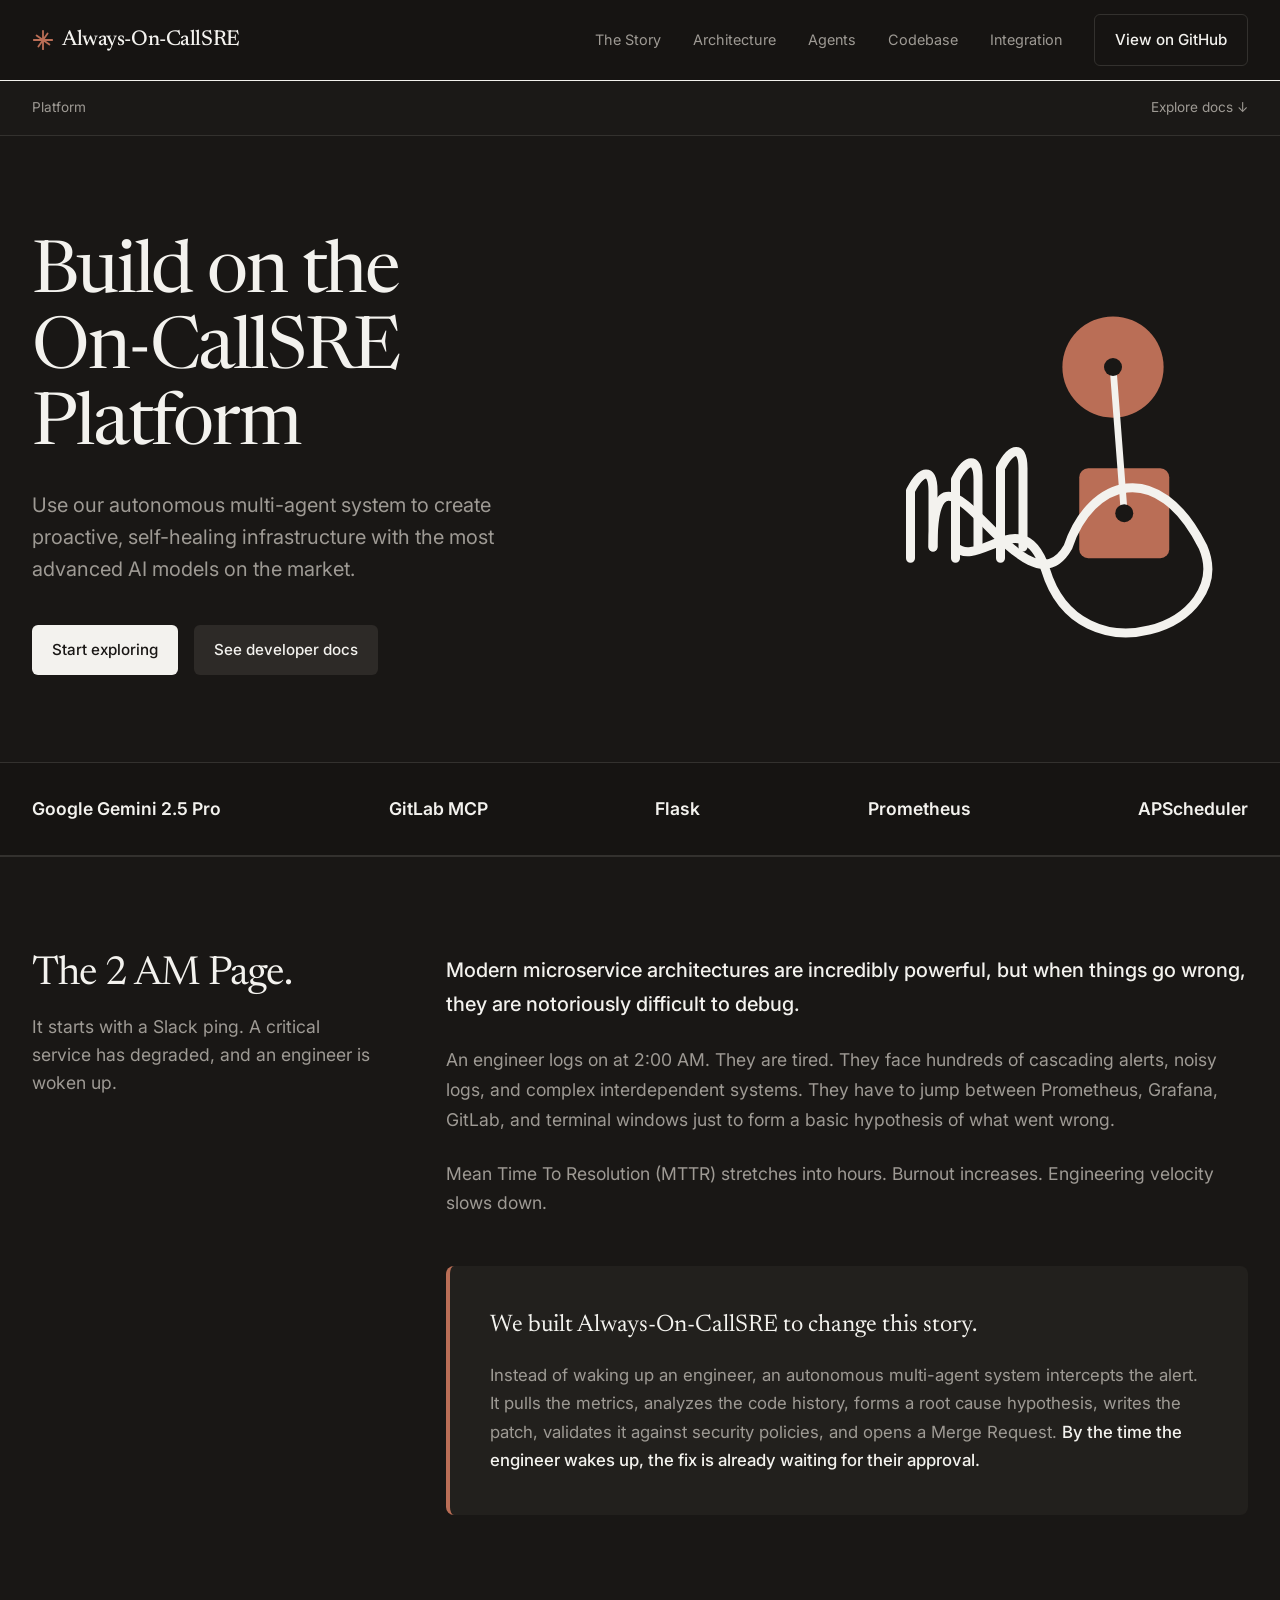
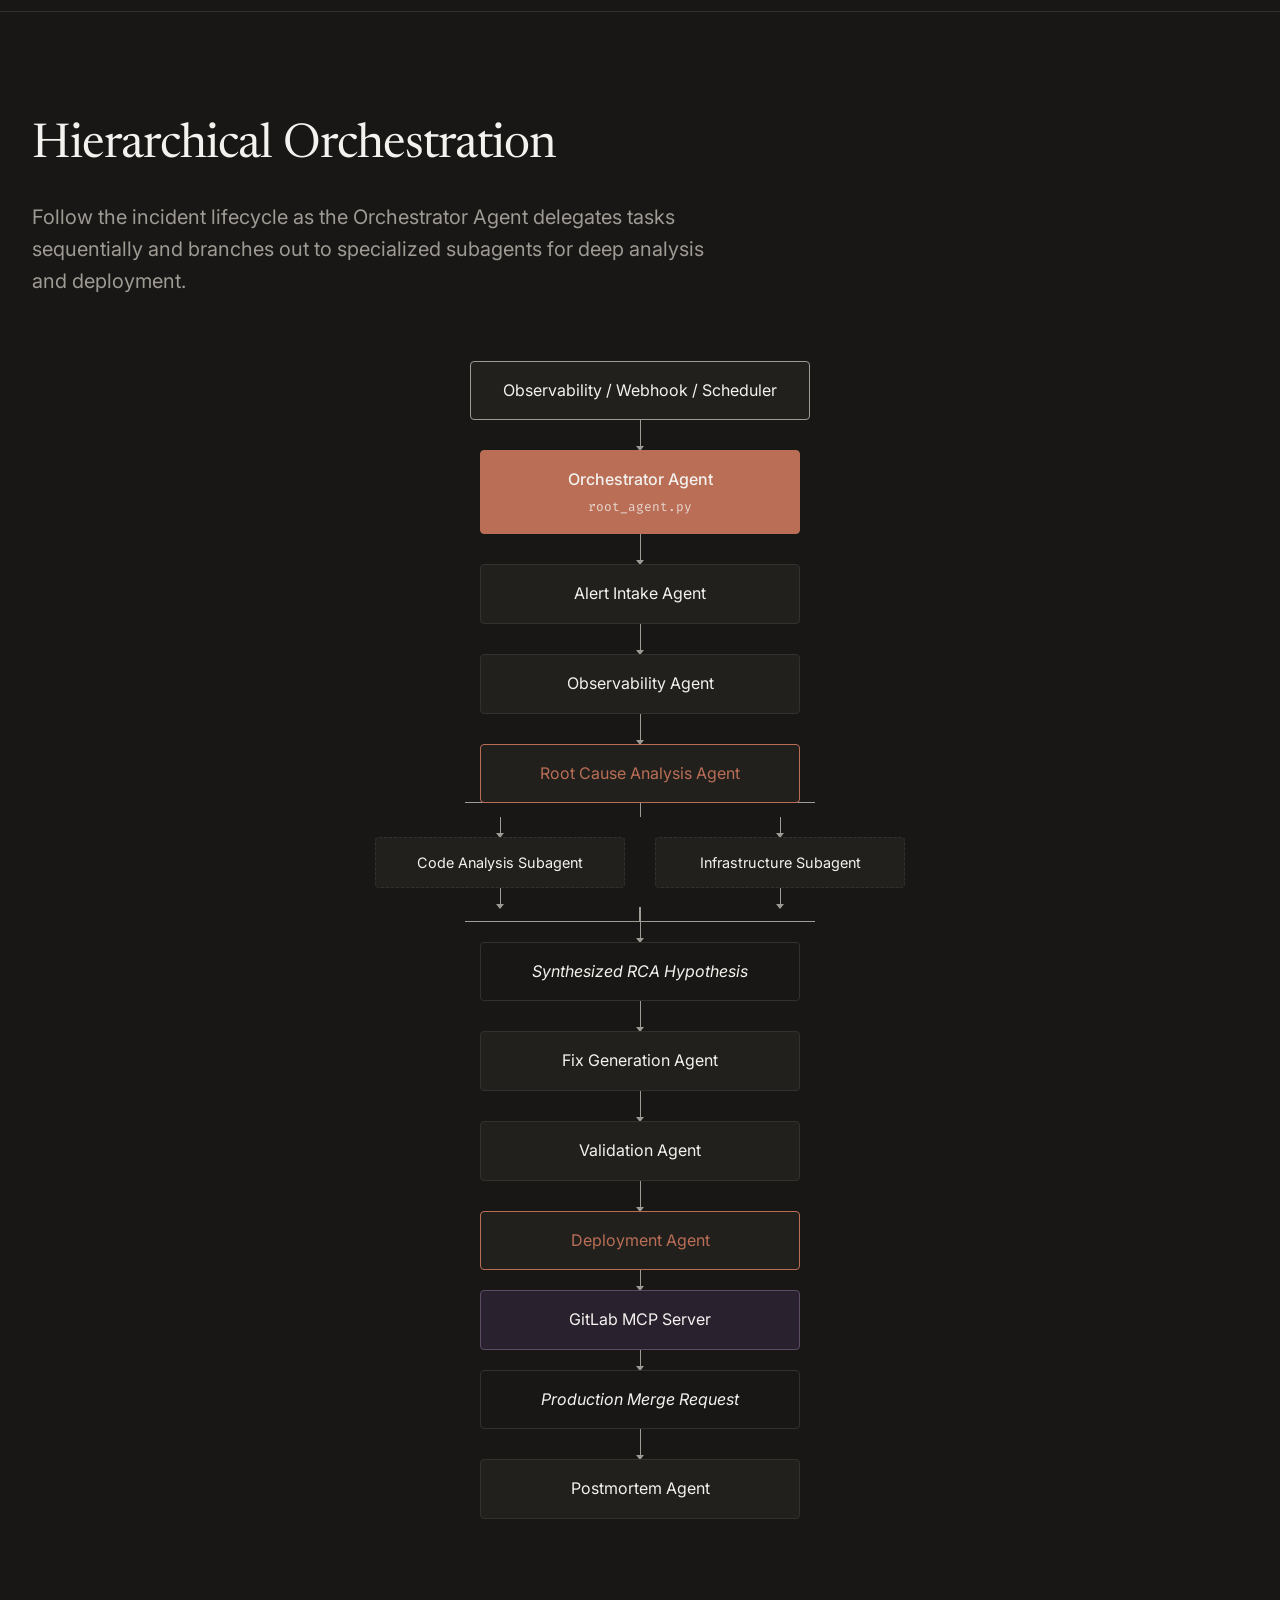
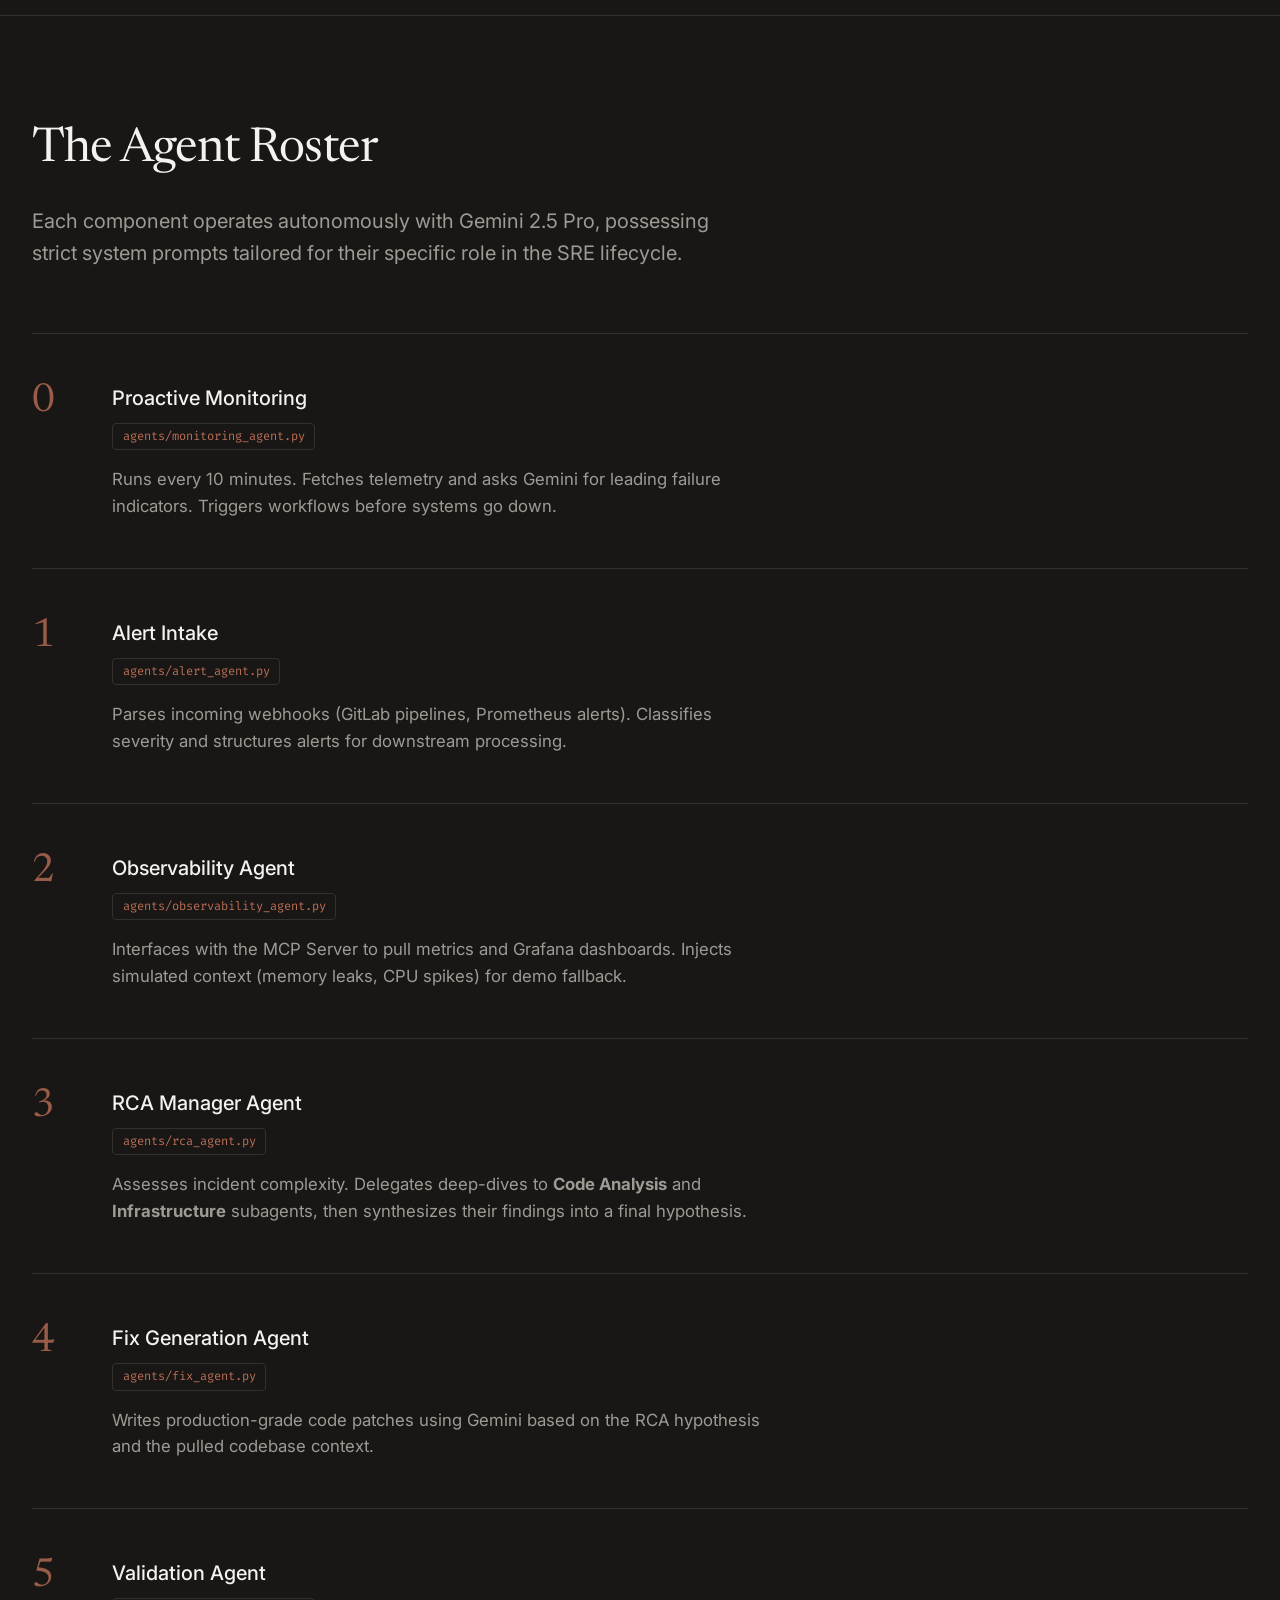
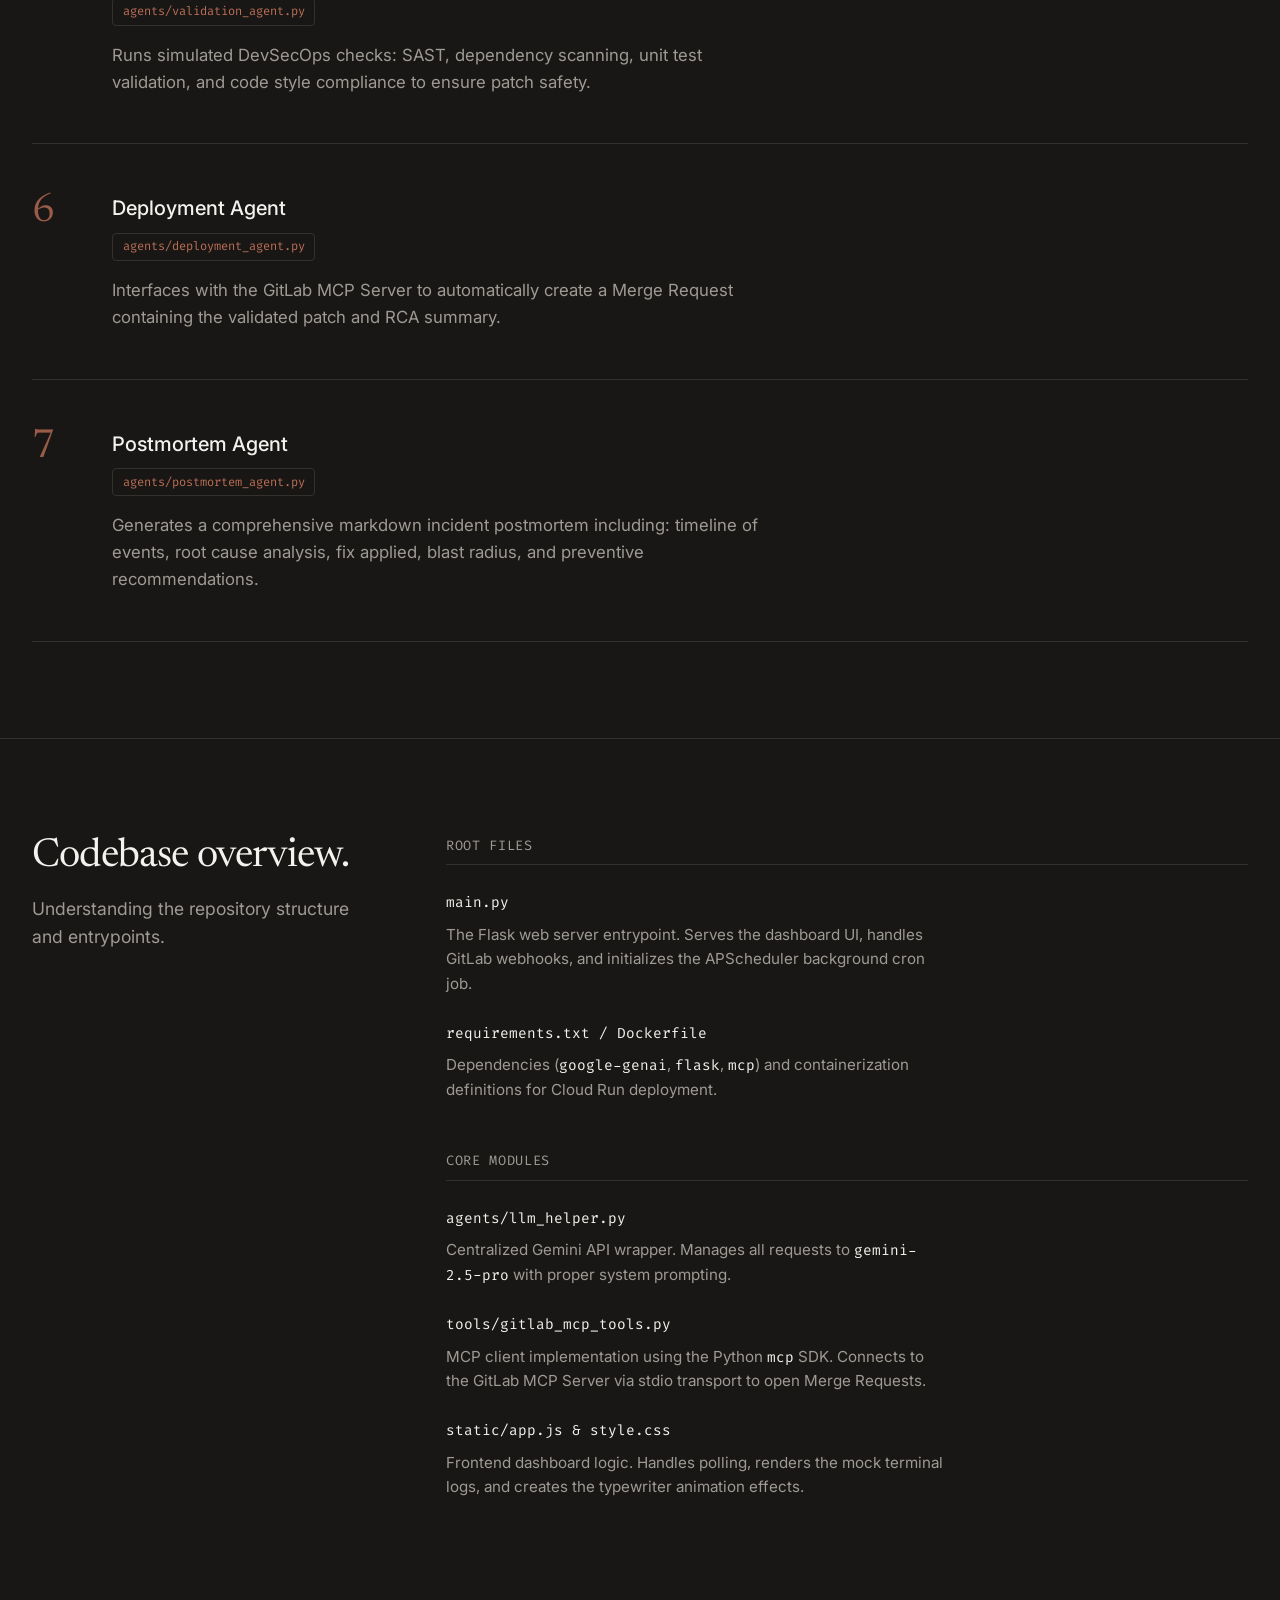
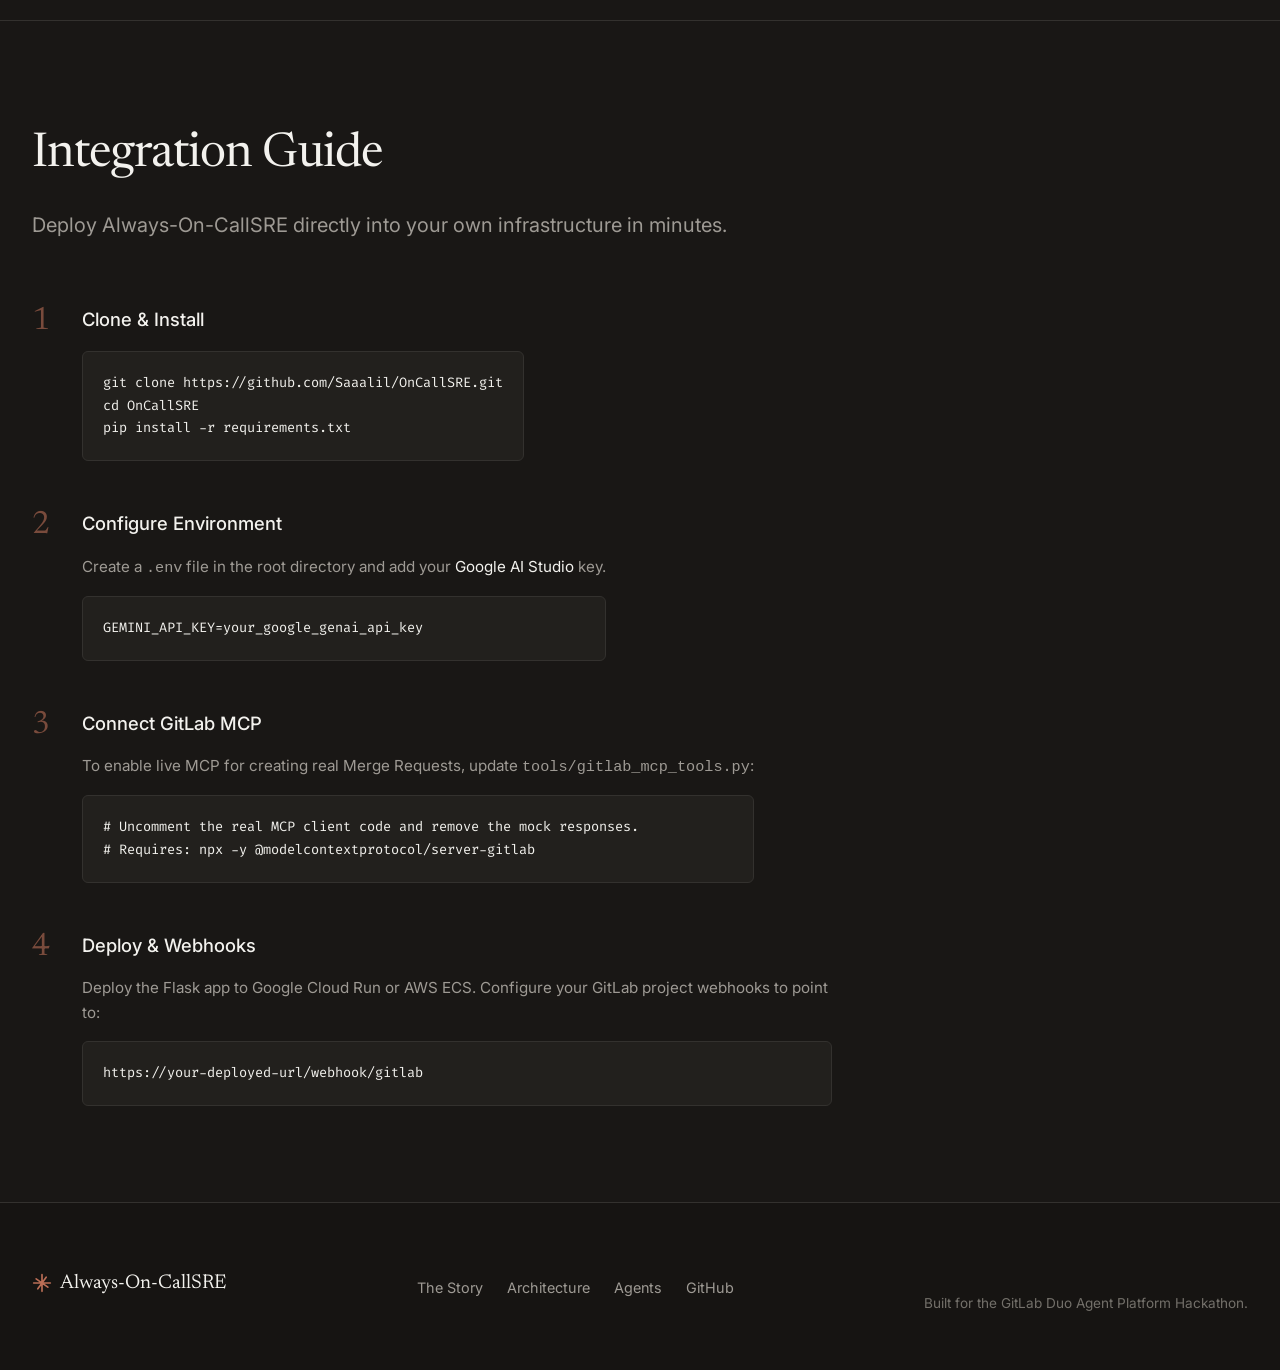
==== commit 4d9d306a: "Add storytelling section and custom CSS hierarchical flowchart" ====
--- a/docs/index.html
+++ b/docs/index.html
@@ -6,7 +6,6 @@
     <title>Always-On-CallSRE — Documentation</title>
     <meta name="description" content="Autonomous multi-agent SRE platform powered by Gemini 2.5 Pro & MCP.">
     <link rel="stylesheet" href="style.css">
-    <!-- Using Newsreader for that elegant Claude-like serif, and Inter for sans -->
     <link href="https://fonts.googleapis.com/css2?family=Newsreader:opsz,wght@6..72,200..800&family=Inter:wght@300;400;500;600&family=Fira+Code:wght@400;500&display=swap" rel="stylesheet">
 </head>
 <body>
@@ -14,16 +13,15 @@
     <nav id="navbar">
         <div class="nav-inner">
             <div class="nav-left">
-                <!-- Claude-style star icon approximation -->
                 <svg width="24" height="24" viewBox="0 0 24 24" fill="none" stroke="var(--clay)" stroke-width="2" stroke-linecap="round" stroke-linejoin="round" class="nav-logo-icon">
                     <path d="M12 2v20M17 5l-10 14M22 12H2M19 17L5 7"></path>
                 </svg>
                 <a href="#hero" class="nav-logo">Always-On-CallSRE</a>
             </div>
             <div class="nav-links">
+                <a href="#story">The Story</a>
                 <a href="#architecture">Architecture</a>
                 <a href="#agents">Agents</a>
-                <a href="#workflow">Workflow</a>
                 <a href="#files">Codebase</a>
                 <a href="#integrate">Integration</a>
                 <a href="https://github.com/Saaalil/OnCallSRE" target="_blank" class="btn btn-nav">View on GitHub</a>
@@ -31,7 +29,7 @@
         </div>
     </nav>
 
-    <!-- Sub-nav divider area like Claude Platform -> Explore here -->
+    <!-- Sub-nav -->
     <div class="sub-nav">
         <div class="sub-nav-inner">
             <span class="sub-nav-breadcrumb">Platform</span>
@@ -46,32 +44,27 @@
                 <h1>Build on the<br>On-CallSRE Platform</h1>
                 <p class="hero-desc">Use our autonomous multi-agent system to create proactive, self-healing infrastructure with the most advanced AI models on the market.</p>
                 <div class="hero-actions">
-                    <a href="#architecture" class="btn btn-primary">Start exploring</a>
+                    <a href="#story" class="btn btn-primary">Start exploring</a>
                     <a href="https://github.com/Saaalil/OnCallSRE" target="_blank" class="btn btn-secondary">See developer docs</a>
                 </div>
             </div>
             <div class="hero-illustration">
-                <!-- Abstract Claude-like illustration -->
                 <svg viewBox="0 0 400 400" fill="none" xmlns="http://www.w3.org/2000/svg">
-                    <!-- Clay shapes -->
                     <circle cx="280" cy="120" r="45" fill="var(--clay)" />
                     <rect x="250" y="210" width="80" height="80" rx="8" fill="var(--clay)" />
-                    <!-- Abstract hand-drawn white lines -->
-                    <path d="M280 120 L290 250" stroke="var(--text)" stroke-width="6" stroke-linecap="round" />
-                    <circle cx="280" cy="120" r="8" fill="var(--bg)" />
-                    <circle cx="290" cy="250" r="8" fill="var(--bg)" />
-                    
-                    <!-- Squiggly lines representing automation -->
-                    <path d="M120 280 C 120 150, 200 350, 240 280 C 260 220, 320 200, 360 280 C 390 350, 250 400, 220 300 C 200 240, 160 300, 140 280" stroke="var(--text)" stroke-width="8" stroke-linecap="round" stroke-linejoin="round" />
-                    <path d="M100 290 L100 230 C 110 210, 120 210, 120 230 L120 280" stroke="var(--text)" stroke-width="8" stroke-linecap="round" stroke-linejoin="round" />
-                    <path d="M140 290 L140 220 C 150 200, 160 200, 160 220 L160 280" stroke="var(--text)" stroke-width="8" stroke-linecap="round" stroke-linejoin="round" />
-                    <path d="M180 290 L180 210 C 190 190, 200 190, 200 210 L200 280" stroke="var(--text)" stroke-width="8" stroke-linecap="round" stroke-linejoin="round" />
+                    <path d="M280 120 L290 250" stroke="var(--text-primary)" stroke-width="6" stroke-linecap="round" />
+                    <circle cx="280" cy="120" r="8" fill="var(--bg-main)" />
+                    <circle cx="290" cy="250" r="8" fill="var(--bg-main)" />
+                    <path d="M120 280 C 120 150, 200 350, 240 280 C 260 220, 320 200, 360 280 C 390 350, 250 400, 220 300 C 200 240, 160 300, 140 280" stroke="var(--text-primary)" stroke-width="8" stroke-linecap="round" stroke-linejoin="round" />
+                    <path d="M100 290 L100 230 C 110 210, 120 210, 120 230 L120 280" stroke="var(--text-primary)" stroke-width="8" stroke-linecap="round" stroke-linejoin="round" />
+                    <path d="M140 290 L140 220 C 150 200, 160 200, 160 220 L160 280" stroke="var(--text-primary)" stroke-width="8" stroke-linecap="round" stroke-linejoin="round" />
+                    <path d="M180 290 L180 210 C 190 190, 200 190, 200 210 L200 280" stroke="var(--text-primary)" stroke-width="8" stroke-linecap="round" stroke-linejoin="round" />
                 </svg>
             </div>
         </div>
     </section>
 
-    <!-- Integrations Logos (like Cursor, GenSpark etc on Claude) -->
+    <!-- Integrations Logos -->
     <section class="integrations">
         <div class="integrations-inner">
             <div class="integration-logo">Google Gemini 2.5 Pro</div>
@@ -82,25 +75,23 @@
         </div>
     </section>
 
-    <!-- Divider -->
     <div class="divider"></div>
 
-    <!-- The Problem -->
-    <section id="problem" class="section">
+    <!-- The Story (Problem & Solution) -->
+    <section id="story" class="section">
         <div class="section-inner">
             <div class="section-grid">
                 <div class="section-header">
-                    <h2>Modern SRE teams are overwhelmed.</h2>
-                    <p>Alert fatigue, 2 AM pages, and complex microservices lead to burnout and high MTTR.</p>
-                </div>
-                <div class="section-content cards-grid">
-                    <div class="card">
-                        <h3>Alert Fatigue</h3>
-                        <p>Critical signals get lost in the noise of hundreds of daily alerts, delaying incident response.</p>
-                    </div>
-                    <div class="card">
-                        <h3>System Complexity</h3>
-                        <p>Dozens of interdependent services make manual root cause analysis extremely challenging for humans.</p>
+                    <h2>The 2 AM Page.</h2>
+                    <p>It starts with a Slack ping. A critical service has degraded, and an engineer is woken up.</p>
+                </div>
+                <div class="section-content story-content">
+                    <p class="story-lead">Modern microservice architectures are incredibly powerful, but when things go wrong, they are notoriously difficult to debug.</p>
+                    <p>An engineer logs on at 2:00 AM. They are tired. They face hundreds of cascading alerts, noisy logs, and complex interdependent systems. They have to jump between Prometheus, Grafana, GitLab, and terminal windows just to form a basic hypothesis of what went wrong.</p>
+                    <p>Mean Time To Resolution (MTTR) stretches into hours. Burnout increases. Engineering velocity slows down.</p>
+                    <div class="story-highlight">
+                        <h3>We built Always-On-CallSRE to change this story.</h3>
+                        <p>Instead of waking up an engineer, an autonomous multi-agent system intercepts the alert. It pulls the metrics, analyzes the code history, forms a root cause hypothesis, writes the patch, validates it against security policies, and opens a Merge Request. <strong>By the time the engineer wakes up, the fix is already waiting for their approval.</strong></p>
                     </div>
                 </div>
             </div>
@@ -109,45 +100,105 @@
 
     <div class="divider"></div>
 
-    <!-- Architecture -->
+    <!-- Architecture Flowchart -->
     <section id="architecture" class="section">
         <div class="section-inner">
-            <div class="section-grid">
-                <div class="section-header">
-                    <h2>Hierarchical Orchestration.</h2>
-                    <p>A multi-tier, event-driven architecture that delegates complex root cause analysis to specialized subagents.</p>
-                </div>
-                <div class="section-content">
-                    <div class="arch-container">
-                        <div class="arch-tier">
-                            <div class="tier-label">1. Triggers</div>
-                            <div class="node-group">
-                                <div class="node">GitLab Webhook</div>
-                                <div class="node">Cron Scheduler</div>
+            <div class="section-header-full">
+                <h2>Hierarchical Orchestration</h2>
+                <p>Follow the incident lifecycle as the Orchestrator Agent delegates tasks sequentially and branches out to specialized subagents for deep analysis and deployment.</p>
+            </div>
+            
+            <div class="flowchart-container">
+                <!-- Trigger Node -->
+                <div class="fc-node-wrapper">
+                    <div class="fc-node fc-trigger">
+                        Observability / Webhook / Scheduler
+                    </div>
+                    <div class="fc-line-down"></div>
+                </div>
+
+                <!-- Orchestrator -->
+                <div class="fc-node-wrapper">
+                    <div class="fc-node fc-orchestrator">
+                        Orchestrator Agent
+                        <span class="fc-file">root_agent.py</span>
+                    </div>
+                    <div class="fc-line-down"></div>
+                </div>
+
+                <!-- Vertical Pipeline -->
+                <div class="fc-pipeline">
+                    
+                    <!-- 1. Alert Intake -->
+                    <div class="fc-node-wrapper">
+                        <div class="fc-node">Alert Intake Agent</div>
+                        <div class="fc-line-down"></div>
+                    </div>
+
+                    <!-- 2. Observability -->
+                    <div class="fc-node-wrapper">
+                        <div class="fc-node">Observability Agent</div>
+                        <div class="fc-line-down"></div>
+                    </div>
+
+                    <!-- 3. RCA (Branches) -->
+                    <div class="fc-node-wrapper">
+                        <div class="fc-node fc-manager">Root Cause Analysis Agent</div>
+                        <!-- Branching out -->
+                        <div class="fc-branch-container">
+                            <div class="fc-branch-line">
+                                <div class="fc-branch-left"></div>
+                                <div class="fc-branch-right"></div>
                             </div>
-                        </div>
-                        <div class="arch-tier tier-accent">
-                            <div class="tier-label">2. Orchestrator</div>
-                            <div class="node node-primary">Root Agent (Manager)</div>
-                        </div>
-                        <div class="arch-tier">
-                            <div class="tier-label">3. Primary Pipeline</div>
-                            <div class="node-group">
-                                <div class="node">Alert Intake</div>
-                                <div class="node">Observability</div>
-                                <div class="node node-accent">RCA Synthesis</div>
-                                <div class="node">Patch Generation</div>
-                                <div class="node">Deploy (MCP)</div>
+                            <div class="fc-subnodes">
+                                <div class="fc-subnode-wrapper">
+                                    <div class="fc-line-down fc-short"></div>
+                                    <div class="fc-node fc-subagent">Code Analysis Subagent</div>
+                                    <div class="fc-line-down fc-short"></div>
+                                </div>
+                                <div class="fc-subnode-wrapper">
+                                    <div class="fc-line-down fc-short"></div>
+                                    <div class="fc-node fc-subagent">Infrastructure Subagent</div>
+                                    <div class="fc-line-down fc-short"></div>
+                                </div>
                             </div>
-                        </div>
-                        <div class="arch-tier">
-                            <div class="tier-label">4. Subagents</div>
-                            <div class="node-group">
-                                <div class="node">Code Analysis</div>
-                                <div class="node">Infrastructure</div>
+                            <div class="fc-branch-line-bottom">
+                                <div class="fc-branch-left"></div>
+                                <div class="fc-branch-right"></div>
                             </div>
                         </div>
-                    </div>
+                        <div class="fc-line-down fc-short"></div>
+                        <div class="fc-node fc-hypothesis">Synthesized RCA Hypothesis</div>
+                        <div class="fc-line-down"></div>
+                    </div>
+
+                    <!-- 4. Fix Generation -->
+                    <div class="fc-node-wrapper">
+                        <div class="fc-node">Fix Generation Agent</div>
+                        <div class="fc-line-down"></div>
+                    </div>
+
+                    <!-- 5. Validation -->
+                    <div class="fc-node-wrapper">
+                        <div class="fc-node">Validation Agent</div>
+                        <div class="fc-line-down"></div>
+                    </div>
+
+                    <!-- 6. Deployment (Branches to MCP) -->
+                    <div class="fc-node-wrapper">
+                        <div class="fc-node fc-manager">Deployment Agent</div>
+                        <div class="fc-line-down fc-short"></div>
+                        <div class="fc-node fc-mcp">GitLab MCP Server</div>
+                        <div class="fc-line-down fc-short"></div>
+                        <div class="fc-node fc-hypothesis">Production Merge Request</div>
+                        <div class="fc-line-down"></div>
+                    </div>
+
+                    <!-- 7. Postmortem -->
+                    <div class="fc-node-wrapper">
+                        <div class="fc-node">Postmortem Agent</div>
+                    </div>
+
                 </div>
             </div>
         </div>
@@ -155,80 +206,169 @@
 
     <div class="divider"></div>
 
-    <!-- Agent Roster -->
+    <!-- Agent Roster (Detailed) -->
     <section id="agents" class="section">
         <div class="section-inner">
             <div class="section-header-full">
                 <h2>The Agent Roster</h2>
-                <p>Eight specialized AI agents working together to detect, analyze, and resolve production incidents.</p>
+                <p>Each component operates autonomously with Gemini 2.5 Pro, possessing strict system prompts tailored for their specific role in the SRE lifecycle.</p>
             </div>
             
             <div class="agent-list">
                 <div class="agent-item">
-                    <div class="agent-num">01</div>
+                    <div class="agent-num">0</div>
                     <div class="agent-info">
                         <h3>Proactive Monitoring</h3>
+                        <div class="mono-tag">agents/monitoring_agent.py</div>
                         <p>Runs every 10 minutes. Fetches telemetry and asks Gemini for leading failure indicators. Triggers workflows before systems go down.</p>
                     </div>
                 </div>
                 <div class="agent-item">
-                    <div class="agent-num">02</div>
+                    <div class="agent-num">1</div>
                     <div class="agent-info">
                         <h3>Alert Intake</h3>
-                        <p>Parses incoming webhooks (GitLab pipelines, Prometheus). Classifies severity and structures alerts for downstream processing.</p>
-                    </div>
-                </div>
-                <div class="agent-item">
-                    <div class="agent-num">03</div>
-                    <div class="agent-info">
-                        <h3>Root Cause Analysis (Manager)</h3>
-                        <p>Assesses incident complexity. Delegates deep-dives to <strong>Code Analysis</strong> and <strong>Infrastructure</strong> subagents, then synthesizes their findings.</p>
-                    </div>
-                </div>
-                <div class="agent-item">
-                    <div class="agent-num">04</div>
-                    <div class="agent-info">
-                        <h3>Fix Generation & Validation</h3>
-                        <p>Writes production-grade code patches using Gemini. Runs simulated DevSecOps checks (SAST, unit tests) to ensure correctness.</p>
-                    </div>
-                </div>
-                <div class="agent-item">
-                    <div class="agent-num">05</div>
-                    <div class="agent-info">
-                        <h3>Deployment (MCP)</h3>
+                        <div class="mono-tag">agents/alert_agent.py</div>
+                        <p>Parses incoming webhooks (GitLab pipelines, Prometheus alerts). Classifies severity and structures alerts for downstream processing.</p>
+                    </div>
+                </div>
+                <div class="agent-item">
+                    <div class="agent-num">2</div>
+                    <div class="agent-info">
+                        <h3>Observability Agent</h3>
+                        <div class="mono-tag">agents/observability_agent.py</div>
+                        <p>Interfaces with the MCP Server to pull metrics and Grafana dashboards. Injects simulated context (memory leaks, CPU spikes) for demo fallback.</p>
+                    </div>
+                </div>
+                <div class="agent-item">
+                    <div class="agent-num">3</div>
+                    <div class="agent-info">
+                        <h3>RCA Manager Agent</h3>
+                        <div class="mono-tag">agents/rca_agent.py</div>
+                        <p>Assesses incident complexity. Delegates deep-dives to <strong>Code Analysis</strong> and <strong>Infrastructure</strong> subagents, then synthesizes their findings into a final hypothesis.</p>
+                    </div>
+                </div>
+                <div class="agent-item">
+                    <div class="agent-num">4</div>
+                    <div class="agent-info">
+                        <h3>Fix Generation Agent</h3>
+                        <div class="mono-tag">agents/fix_agent.py</div>
+                        <p>Writes production-grade code patches using Gemini based on the RCA hypothesis and the pulled codebase context.</p>
+                    </div>
+                </div>
+                <div class="agent-item">
+                    <div class="agent-num">5</div>
+                    <div class="agent-info">
+                        <h3>Validation Agent</h3>
+                        <div class="mono-tag">agents/validation_agent.py</div>
+                        <p>Runs simulated DevSecOps checks: SAST, dependency scanning, unit test validation, and code style compliance to ensure patch safety.</p>
+                    </div>
+                </div>
+                <div class="agent-item">
+                    <div class="agent-num">6</div>
+                    <div class="agent-info">
+                        <h3>Deployment Agent</h3>
+                        <div class="mono-tag">agents/deployment_agent.py</div>
                         <p>Interfaces with the GitLab MCP Server to automatically create a Merge Request containing the validated patch and RCA summary.</p>
                     </div>
                 </div>
+                <div class="agent-item">
+                    <div class="agent-num">7</div>
+                    <div class="agent-info">
+                        <h3>Postmortem Agent</h3>
+                        <div class="mono-tag">agents/postmortem_agent.py</div>
+                        <p>Generates a comprehensive markdown incident postmortem including: timeline of events, root cause analysis, fix applied, blast radius, and preventive recommendations.</p>
+                    </div>
+                </div>
             </div>
         </div>
     </section>
 
     <div class="divider"></div>
 
-    <!-- Codebase & Integration -->
-    <section id="integrate" class="section">
+    <!-- Codebase -->
+    <section id="files" class="section">
         <div class="section-inner">
             <div class="section-grid">
                 <div class="section-header">
-                    <h2>Integration Guide.</h2>
-                    <p>Deploy Always-On-CallSRE directly into your own infrastructure in minutes.</p>
-                    <a href="https://github.com/Saaalil/OnCallSRE" target="_blank" class="btn btn-secondary" style="margin-top: 1.5rem;">View repository</a>
+                    <h2>Codebase overview.</h2>
+                    <p>Understanding the repository structure and entrypoints.</p>
                 </div>
                 <div class="section-content">
-                    <div class="step">
-                        <h3>1. Clone & Install</h3>
+                    <div class="code-block">
+                        <div class="code-header">Root Files</div>
+                        <div class="code-item">
+                            <code>main.py</code>
+                            <p>The Flask web server entrypoint. Serves the dashboard UI, handles GitLab webhooks, and initializes the APScheduler background cron job.</p>
+                        </div>
+                        <div class="code-item">
+                            <code>requirements.txt / Dockerfile</code>
+                            <p>Dependencies (<code>google-genai</code>, <code>flask</code>, <code>mcp</code>) and containerization definitions for Cloud Run deployment.</p>
+                        </div>
+                    </div>
+                    
+                    <div class="code-block">
+                        <div class="code-header">Core Modules</div>
+                        <div class="code-item">
+                            <code>agents/llm_helper.py</code>
+                            <p>Centralized Gemini API wrapper. Manages all requests to <code>gemini-2.5-pro</code> with proper system prompting.</p>
+                        </div>
+                        <div class="code-item">
+                            <code>tools/gitlab_mcp_tools.py</code>
+                            <p>MCP client implementation using the Python <code>mcp</code> SDK. Connects to the GitLab MCP Server via stdio transport to open Merge Requests.</p>
+                        </div>
+                        <div class="code-item">
+                            <code>static/app.js & style.css</code>
+                            <p>Frontend dashboard logic. Handles polling, renders the mock terminal logs, and creates the typewriter animation effects.</p>
+                        </div>
+                    </div>
+                </div>
+            </div>
+        </div>
+    </section>
+
+    <div class="divider"></div>
+
+    <!-- Integration -->
+    <section id="integrate" class="section">
+        <div class="section-inner">
+            <div class="section-header-full">
+                <h2>Integration Guide</h2>
+                <p>Deploy Always-On-CallSRE directly into your own infrastructure in minutes.</p>
+            </div>
+            
+            <div class="steps-list">
+                <div class="step-row">
+                    <div class="step-num">1</div>
+                    <div class="step-body">
+                        <h3>Clone & Install</h3>
                         <pre><code>git clone https://github.com/Saaalil/OnCallSRE.git
 cd OnCallSRE
 pip install -r requirements.txt</code></pre>
                     </div>
-                    <div class="step">
-                        <h3>2. Configure Keys</h3>
-                        <pre><code># Create a .env file
-GEMINI_API_KEY=your_google_genai_api_key</code></pre>
-                    </div>
-                    <div class="step">
-                        <h3>3. Connect MCP & Webhooks</h3>
-                        <p>Update <code>tools/gitlab_mcp_tools.py</code> with your GitLab MCP endpoint. Configure your GitLab project webhooks to point to your deployed Cloud Run URL.</p>
+                </div>
+                <div class="step-row">
+                    <div class="step-num">2</div>
+                    <div class="step-body">
+                        <h3>Configure Environment</h3>
+                        <p>Create a <code>.env</code> file in the root directory and add your <a href="https://aistudio.google.com/apikey" target="_blank">Google AI Studio</a> key.</p>
+                        <pre><code>GEMINI_API_KEY=your_google_genai_api_key</code></pre>
+                    </div>
+                </div>
+                <div class="step-row">
+                    <div class="step-num">3</div>
+                    <div class="step-body">
+                        <h3>Connect GitLab MCP</h3>
+                        <p>To enable live MCP for creating real Merge Requests, update <code>tools/gitlab_mcp_tools.py</code>:</p>
+                        <pre><code># Uncomment the real MCP client code and remove the mock responses.
+# Requires: npx -y @modelcontextprotocol/server-gitlab</code></pre>
+                    </div>
+                </div>
+                <div class="step-row">
+                    <div class="step-num">4</div>
+                    <div class="step-body">
+                        <h3>Deploy & Webhooks</h3>
+                        <p>Deploy the Flask app to Google Cloud Run or AWS ECS. Configure your GitLab project webhooks to point to:</p>
+                        <pre><code>https://your-deployed-url/webhook/gitlab</code></pre>
                     </div>
                 </div>
             </div>
@@ -245,6 +385,7 @@
                 Always-On-CallSRE
             </div>
             <div class="footer-links">
+                <a href="#story">The Story</a>
                 <a href="#architecture">Architecture</a>
                 <a href="#agents">Agents</a>
                 <a href="https://github.com/Saaalil/OnCallSRE" target="_blank">GitHub</a>
@@ -254,5 +395,6 @@
             </div>
         </div>
     </footer>
+    <script src="app.js"></script>
 </body>
 </html>
--- a/docs/style.css
+++ b/docs/style.css
@@ -4,19 +4,19 @@
    ============================================ */
 
 :root {
-    --bg-main: #191715;        /* Deep warm grey/black */
-    --bg-nav: #161412;         /* Slightly darker for top nav */
-    --bg-subnav: #1B1917;      /* Sub nav background */
-    --bg-card: #22201D;        /* Card background */
-    --bg-btn-sec: #2D2A27;     /* Secondary button bg */
-    --bg-integration: #161412; /* Integrations band */
+    --bg-main: #191715;
+    --bg-nav: #161412;
+    --bg-subnav: #1B1917;
+    --bg-card: #22201D;
+    --bg-btn-sec: #2D2A27;
+    --bg-integration: #161412;
     
-    --text-primary: #F3F2EE;   /* Warm off-white */
-    --text-secondary: #9E9A94; /* Muted grey */
-    --text-tertiary: #73706A;  
+    --text-primary: #F3F2EE;
+    --text-secondary: #9E9A94;
+    --text-tertiary: #73706A;
     
-    --border: #33312E;         /* Subtle dark borders */
-    --clay: #BA6E56;           /* Terracotta accent */
+    --border: #33312E;
+    --clay: #BA6E56;
     
     --font-serif: 'Newsreader', 'Source Serif 4', Georgia, serif;
     --font-sans: 'Inter', -apple-system, sans-serif;
@@ -44,412 +44,224 @@
 a { color: var(--text-primary); text-decoration: none; }
 
 /* ---- Navigation ---- */
-#navbar {
-    background: var(--bg-nav);
-    border-bottom: 1px solid var(--border);
-    position: sticky;
-    top: 0;
-    z-index: 100;
-}
-
-.nav-inner {
-    max-width: 1400px;
-    margin: 0 auto;
-    padding: 0.875rem 2rem;
-    display: flex;
-    justify-content: space-between;
-    align-items: center;
-}
-
-.nav-left {
-    display: flex;
-    align-items: center;
-    gap: 0.5rem;
-}
-
-.nav-logo-icon {
-    width: 22px;
-    height: 22px;
-}
-
-.nav-logo {
-    font-family: var(--font-serif);
-    font-size: 1.35rem;
-    font-weight: 500;
-    letter-spacing: -0.02em;
-    color: var(--text-primary);
-}
-
-.nav-links {
-    display: flex;
-    gap: 2rem;
-    align-items: center;
-}
-
-.nav-links a:not(.btn) {
-    font-size: 0.9rem;
-    color: var(--text-secondary);
-    transition: color 0.2s;
-}
-
-.nav-links a:not(.btn):hover {
-    color: var(--text-primary);
-}
-
-.btn-nav {
-    border: 1px solid var(--border);
-    padding: 0.4rem 1rem;
-    border-radius: 6px;
-    font-size: 0.85rem;
-    background: transparent;
-    transition: background 0.2s;
-}
+#navbar { background: var(--bg-nav); border-bottom: 1px solid var(--border); position: sticky; top: 0; z-index: 100; }
+.nav-inner { max-width: 1400px; margin: 0 auto; padding: 0.875rem 2rem; display: flex; justify-content: space-between; align-items: center; }
+.nav-left { display: flex; align-items: center; gap: 0.5rem; }
+.nav-logo-icon { width: 22px; height: 22px; }
+.nav-logo { font-family: var(--font-serif); font-size: 1.35rem; font-weight: 500; letter-spacing: -0.02em; color: var(--text-primary); }
+.nav-links { display: flex; gap: 2rem; align-items: center; }
+.nav-links a:not(.btn) { font-size: 0.9rem; color: var(--text-secondary); transition: color 0.2s; }
+.nav-links a:not(.btn):hover { color: var(--text-primary); }
+.btn-nav { border: 1px solid var(--border); padding: 0.4rem 1rem; border-radius: 6px; font-size: 0.85rem; background: transparent; transition: background 0.2s; }
 .btn-nav:hover { background: var(--bg-card); }
 
 /* ---- Sub Nav ---- */
-.sub-nav {
-    background: var(--bg-subnav);
-    border-bottom: 1px solid var(--border);
-    padding: 1rem 2rem;
-}
-
-.sub-nav-inner {
-    max-width: 1400px;
-    margin: 0 auto;
-    display: flex;
-    justify-content: space-between;
-    font-size: 0.85rem;
-    color: var(--text-secondary);
-}
-
+.sub-nav { background: var(--bg-subnav); border-bottom: 1px solid var(--border); padding: 1rem 2rem; }
+.sub-nav-inner { max-width: 1400px; margin: 0 auto; display: flex; justify-content: space-between; font-size: 0.85rem; color: var(--text-secondary); }
 .sub-nav-action { cursor: pointer; transition: color 0.2s; }
 .sub-nav-action:hover { color: var(--text-primary); }
 
 /* ---- Hero Section ---- */
-#hero {
-    max-width: 1400px;
-    margin: 0 auto;
-    padding: 6rem 2rem 5rem;
-}
-
-.hero-inner {
-    display: grid;
-    grid-template-columns: 1fr 1fr;
-    gap: 4rem;
-    align-items: center;
-}
-
-.hero-content h1 {
-    font-family: var(--font-serif);
-    font-size: 4.5rem;
-    font-weight: 400;
-    line-height: 1.05;
-    letter-spacing: -0.03em;
-    margin-bottom: 1.5rem;
-    color: var(--text-primary);
-}
-
-.hero-desc {
-    font-size: 1.25rem;
-    color: var(--text-secondary);
-    line-height: 1.6;
-    max-width: 500px;
-    margin-bottom: 2.5rem;
-}
-
-.hero-actions {
-    display: flex;
-    gap: 1rem;
-}
-
-.btn {
-    display: inline-block;
-    padding: 0.8rem 1.25rem;
-    border-radius: 6px;
-    font-size: 0.95rem;
-    font-weight: 500;
-    cursor: pointer;
-    transition: opacity 0.2s, background 0.2s;
-}
-
-.btn-primary {
-    background: var(--text-primary);
-    color: var(--bg-main);
-}
+#hero { max-width: 1400px; margin: 0 auto; padding: 6rem 2rem 5rem; }
+.hero-inner { display: grid; grid-template-columns: 1fr 1fr; gap: 4rem; align-items: center; }
+.hero-content h1 { font-family: var(--font-serif); font-size: 4.5rem; font-weight: 400; line-height: 1.05; letter-spacing: -0.03em; margin-bottom: 1.5rem; color: var(--text-primary); }
+.hero-desc { font-size: 1.25rem; color: var(--text-secondary); line-height: 1.6; max-width: 500px; margin-bottom: 2.5rem; }
+.hero-actions { display: flex; gap: 1rem; }
+.btn { display: inline-block; padding: 0.8rem 1.25rem; border-radius: 6px; font-size: 0.95rem; font-weight: 500; cursor: pointer; transition: opacity 0.2s, background 0.2s; }
+.btn-primary { background: var(--text-primary); color: var(--bg-main); }
 .btn-primary:hover { opacity: 0.9; }
-
-.btn-secondary {
-    background: var(--bg-btn-sec);
-    color: var(--text-primary);
-}
+.btn-secondary { background: var(--bg-btn-sec); color: var(--text-primary); }
 .btn-secondary:hover { background: #383531; }
-
-.hero-illustration {
-    display: flex;
-    justify-content: flex-end;
-    align-items: center;
-}
+.hero-illustration { display: flex; justify-content: flex-end; align-items: center; }
 .hero-illustration svg { width: 100%; max-width: 450px; }
 
 /* ---- Integrations Bar ---- */
-.integrations {
-    background: var(--bg-integration);
-    border-top: 1px solid var(--border);
-    border-bottom: 1px solid var(--border);
-    padding: 2rem;
-}
-
-.integrations-inner {
-    max-width: 1400px;
-    margin: 0 auto;
-    display: flex;
-    justify-content: space-between;
-    flex-wrap: wrap;
-    gap: 2rem;
-}
-
-.integration-logo {
-    font-family: var(--font-sans);
-    font-weight: 600;
-    font-size: 1.1rem;
-    color: var(--text-primary);
-    display: flex;
-    align-items: center;
-    gap: 0.5rem;
-}
-
-/* ---- Sections Grid Layout (Left Header, Right Content) ---- */
-.section {
-    padding: 6rem 2rem;
-    max-width: 1400px;
-    margin: 0 auto;
-}
-
-.section-grid {
-    display: grid;
-    grid-template-columns: 350px 1fr;
-    gap: 4rem;
-}
-
-.section-header h2 {
-    font-family: var(--font-serif);
-    font-size: 2.5rem;
-    font-weight: 400;
-    line-height: 1.1;
-    letter-spacing: -0.02em;
-    margin-bottom: 1rem;
-}
-
-.section-header p {
-    font-size: 1.1rem;
-    color: var(--text-secondary);
-}
-
-.section-header-full {
-    max-width: 700px;
-    margin-bottom: 4rem;
-}
-
-.section-header-full h2 {
-    font-family: var(--font-serif);
-    font-size: 3rem;
-    font-weight: 400;
-    letter-spacing: -0.02em;
-    margin-bottom: 1rem;
-}
-
-.section-header-full p {
-    font-size: 1.25rem;
-    color: var(--text-secondary);
-}
-
-/* ---- Divider ---- */
-.divider {
-    max-width: 1400px;
-    margin: 0 auto;
-    height: 1px;
-    background: var(--border);
-}
-
-/* ---- Cards Grid ---- */
-.cards-grid {
-    display: grid;
-    grid-template-columns: 1fr 1fr;
-    gap: 2rem;
-}
-
-.card {
-    background: var(--bg-card);
-    padding: 2.5rem;
-    border-radius: 8px;
-}
-
-.card h3 {
-    font-family: var(--font-serif);
-    font-size: 1.5rem;
-    font-weight: 400;
-    margin-bottom: 0.75rem;
-    color: var(--text-primary);
-}
-
-.card p {
-    color: var(--text-secondary);
-    font-size: 1rem;
-}
-
-/* ---- Architecture Visual ---- */
-.arch-container {
-    display: flex;
-    flex-direction: column;
-    gap: 1.5rem;
-}
-
-.arch-tier {
-    border: 1px solid var(--border);
-    padding: 2rem;
-    border-radius: 8px;
-}
-
-.tier-accent {
-    border-color: var(--clay);
-    background: rgba(186, 110, 86, 0.05);
-}
-
-.tier-label {
-    font-family: var(--font-mono);
-    font-size: 0.85rem;
-    color: var(--text-secondary);
-    margin-bottom: 1rem;
-    text-transform: uppercase;
-    letter-spacing: 0.05em;
-}
-
-.node-group {
-    display: flex;
-    flex-wrap: wrap;
-    gap: 1rem;
-}
-
-.node {
+.integrations { background: var(--bg-integration); border-top: 1px solid var(--border); border-bottom: 1px solid var(--border); padding: 2rem; }
+.integrations-inner { max-width: 1400px; margin: 0 auto; display: flex; justify-content: space-between; flex-wrap: wrap; gap: 2rem; }
+.integration-logo { font-family: var(--font-sans); font-weight: 600; font-size: 1.1rem; color: var(--text-primary); display: flex; align-items: center; gap: 0.5rem; }
+
+/* ---- Sections ---- */
+.section { padding: 6rem 2rem; max-width: 1400px; margin: 0 auto; }
+.section-grid { display: grid; grid-template-columns: 350px 1fr; gap: 4rem; }
+.section-header h2 { font-family: var(--font-serif); font-size: 2.5rem; font-weight: 400; line-height: 1.1; letter-spacing: -0.02em; margin-bottom: 1rem; }
+.section-header p { font-size: 1.1rem; color: var(--text-secondary); }
+.section-header-full { max-width: 700px; margin-bottom: 4rem; }
+.section-header-full h2 { font-family: var(--font-serif); font-size: 3rem; font-weight: 400; letter-spacing: -0.02em; margin-bottom: 1rem; }
+.section-header-full p { font-size: 1.25rem; color: var(--text-secondary); }
+
+/* ---- Story Content ---- */
+.story-content p { font-size: 1.1rem; color: var(--text-secondary); margin-bottom: 1.5rem; line-height: 1.7; }
+.story-lead { font-size: 1.25rem !important; color: var(--text-primary) !important; font-weight: 500; }
+.story-highlight { background: var(--bg-card); padding: 2.5rem; border-radius: 8px; margin-top: 3rem; border-left: 4px solid var(--clay); }
+.story-highlight h3 { font-family: var(--font-serif); font-size: 1.5rem; font-weight: 400; margin-bottom: 1rem; color: var(--text-primary); }
+.story-highlight p { margin-bottom: 0; font-size: 1.05rem; }
+.story-highlight strong { color: var(--text-primary); font-weight: 500; }
+
+/* ---- Flowchart (Custom CSS implementation of Image) ---- */
+.flowchart-container {
+    display: flex;
+    flex-direction: column;
+    align-items: center;
+    width: 100%;
+    margin-top: 2rem;
+}
+
+.fc-node-wrapper { display: flex; flex-direction: column; align-items: center; width: 100%; }
+
+.fc-node {
     background: var(--bg-card);
     border: 1px solid var(--border);
-    padding: 0.6rem 1.2rem;
-    border-radius: 6px;
-    font-size: 0.95rem;
-}
-
-.node-accent {
+    padding: 1rem 2rem;
+    border-radius: 4px;
+    font-size: 1rem;
+    color: var(--text-primary);
+    text-align: center;
+    position: relative;
+    z-index: 2;
+    transition: border-color 0.2s;
+    min-width: 320px;
+}
+
+.fc-node:hover { border-color: var(--text-secondary); }
+
+.fc-trigger { border-color: var(--text-secondary); }
+
+.fc-orchestrator {
+    background: var(--clay);
     border-color: var(--clay);
-    color: var(--clay);
-}
-
-.node-primary {
-    display: inline-block;
-    background: var(--clay);
     color: var(--text-primary);
-    border-color: var(--clay);
-}
-
-/* ---- Agent List (Vertical timeline style) ---- */
-.agent-list {
-    display: flex;
-    flex-direction: column;
-    border-top: 1px solid var(--border);
-}
-
-.agent-item {
-    display: grid;
-    grid-template-columns: 100px 1fr;
-    padding: 3rem 0;
-    border-bottom: 1px solid var(--border);
-}
-
-.agent-num {
-    font-family: var(--font-serif);
-    font-size: 2rem;
-    color: var(--clay);
-}
-
-.agent-info h3 {
-    font-family: var(--font-sans);
     font-weight: 500;
-    font-size: 1.25rem;
-    margin-bottom: 0.5rem;
-}
-
-.agent-info p {
-    color: var(--text-secondary);
-    font-size: 1.05rem;
-    max-width: 600px;
-}
+}
+.fc-orchestrator .fc-file { display: block; font-family: var(--font-mono); font-size: 0.8rem; opacity: 0.8; font-weight: 400; margin-top: 0.25rem; }
+
+.fc-manager { border: 1px solid var(--clay); color: var(--clay); }
+.fc-subagent { border-style: dashed; }
+.fc-mcp { background: #2A212E; border-color: #5B4B63; }
+.fc-hypothesis { font-style: italic; background: transparent; border: 1px solid var(--border); }
+
+/* Vertical connecting line */
+.fc-line-down {
+    width: 1px;
+    height: 30px;
+    background: var(--text-secondary);
+    position: relative;
+    z-index: 1;
+}
+
+.fc-line-down::after {
+    content: '';
+    position: absolute;
+    bottom: -1px;
+    left: -4px;
+    border-width: 5px 4.5px 0 4.5px;
+    border-style: solid;
+    border-color: var(--text-secondary) transparent transparent transparent;
+}
+
+.fc-line-down.fc-short { height: 20px; }
+
+.fc-pipeline {
+    display: flex;
+    flex-direction: column;
+    align-items: center;
+    width: 100%;
+}
+
+/* Branching lines */
+.fc-branch-container {
+    display: flex;
+    flex-direction: column;
+    align-items: center;
+    width: 100%;
+    margin-top: -1px;
+}
+
+.fc-branch-line {
+    display: flex;
+    width: 350px;
+    height: 15px;
+}
+
+.fc-branch-left {
+    flex: 1;
+    border-top: 1px solid var(--text-secondary);
+    border-right: 1px solid var(--text-secondary);
+}
+
+.fc-branch-right {
+    flex: 1;
+    border-top: 1px solid var(--text-secondary);
+}
+
+.fc-subnodes {
+    display: flex;
+    justify-content: center;
+    gap: 30px;
+    width: 100%;
+}
+
+.fc-subnode-wrapper {
+    display: flex;
+    flex-direction: column;
+    align-items: center;
+}
+.fc-subnode-wrapper .fc-node { min-width: 250px; font-size: 0.9rem; padding: 0.8rem 1.5rem; }
+
+.fc-branch-line-bottom {
+    display: flex;
+    width: 350px;
+    height: 15px;
+    margin-top: -1px;
+}
+
+.fc-branch-line-bottom .fc-branch-left {
+    border-top: none;
+    border-bottom: 1px solid var(--text-secondary);
+}
+
+.fc-branch-line-bottom .fc-branch-right {
+    border-top: none;
+    border-bottom: 1px solid var(--text-secondary);
+    border-left: 1px solid var(--text-secondary);
+}
+
+/* ---- Divider ---- */
+.divider { max-width: 1400px; margin: 0 auto; height: 1px; background: var(--border); }
+
+/* ---- Agent List ---- */
+.agent-list { display: flex; flex-direction: column; border-top: 1px solid var(--border); }
+.agent-item { display: grid; grid-template-columns: 80px 1fr; padding: 3rem 0; border-bottom: 1px solid var(--border); }
+.agent-num { font-family: var(--font-serif); font-size: 2.5rem; color: var(--clay); line-height: 1; opacity: 0.8; }
+.agent-info h3 { font-family: var(--font-sans); font-weight: 500; font-size: 1.25rem; margin-bottom: 0.5rem; }
+.agent-info p { color: var(--text-secondary); font-size: 1.05rem; max-width: 650px; margin-top: 1rem; }
+.mono-tag { display: inline-block; font-family: var(--font-mono); font-size: 0.75rem; color: var(--clay); border: 1px solid var(--border); padding: 0.2rem 0.6rem; border-radius: 4px; }
+
+/* ---- Code Blocks ---- */
+.code-block { margin-bottom: 3rem; }
+.code-block:last-child { margin-bottom: 0; }
+.code-header { font-family: var(--font-mono); font-size: 0.85rem; color: var(--text-secondary); text-transform: uppercase; letter-spacing: 0.05em; margin-bottom: 1.5rem; padding-bottom: 0.5rem; border-bottom: 1px solid var(--border); }
+.code-item { margin-bottom: 1.5rem; }
+.code-item code { font-family: var(--font-mono); font-size: 0.9rem; color: var(--text-primary); }
+.code-item p { color: var(--text-secondary); font-size: 0.95rem; margin-top: 0.5rem; max-width: 500px; }
 
 /* ---- Steps (Integration) ---- */
-.step { margin-bottom: 2.5rem; }
-.step:last-child { margin-bottom: 0; }
-
-.step h3 {
-    font-size: 1.15rem;
-    font-weight: 500;
-    margin-bottom: 1rem;
-}
-
-.step p {
-    color: var(--text-secondary);
-    margin-bottom: 1rem;
-}
-
-pre {
-    background: var(--bg-card);
-    border: 1px solid var(--border);
-    padding: 1.25rem;
-    border-radius: 6px;
-    overflow-x: auto;
-}
-
-pre code {
-    font-family: var(--font-mono);
-    font-size: 0.85rem;
-    color: var(--text-primary);
-}
+.steps-list { max-width: 800px; }
+.step-row { display: flex; gap: 2rem; margin-bottom: 3rem; }
+.step-row:last-child { margin-bottom: 0; }
+.step-num { font-family: var(--font-serif); font-size: 2rem; color: var(--clay); opacity: 0.6; line-height: 1; }
+.step-body h3 { font-size: 1.15rem; font-weight: 500; margin-bottom: 1rem; }
+.step-body p { color: var(--text-secondary); margin-bottom: 1rem; font-size: 0.95rem; }
+pre { background: var(--bg-card); border: 1px solid var(--border); padding: 1.25rem; border-radius: 6px; overflow-x: auto; }
+pre code { font-family: var(--font-mono); font-size: 0.85rem; color: var(--text-primary); }
 
 /* ---- Footer ---- */
-footer {
-    background: var(--bg-nav);
-    border-top: 1px solid var(--border);
-    padding: 4rem 2rem;
-}
-
-.footer-inner {
-    max-width: 1400px;
-    margin: 0 auto;
-    display: flex;
-    justify-content: space-between;
-    align-items: flex-end;
-}
-
-.footer-logo {
-    display: flex;
-    align-items: center;
-    gap: 0.5rem;
-    font-family: var(--font-serif);
-    font-size: 1.25rem;
-    color: var(--text-primary);
-    margin-bottom: 1rem;
-}
-
-.footer-links {
-    display: flex;
-    gap: 1.5rem;
-    margin-bottom: 1rem;
-}
-
+footer { background: var(--bg-nav); border-top: 1px solid var(--border); padding: 4rem 2rem; }
+.footer-inner { max-width: 1400px; margin: 0 auto; display: flex; justify-content: space-between; align-items: flex-end; }
+.footer-logo { display: flex; align-items: center; gap: 0.5rem; font-family: var(--font-serif); font-size: 1.25rem; color: var(--text-primary); margin-bottom: 1rem; }
+.footer-links { display: flex; gap: 1.5rem; margin-bottom: 1rem; }
 .footer-links a { color: var(--text-secondary); font-size: 0.9rem; transition: color 0.2s; }
 .footer-links a:hover { color: var(--text-primary); }
-
-.footer-copy {
-    color: var(--text-tertiary);
-    font-size: 0.85rem;
-}
+.footer-copy { color: var(--text-tertiary); font-size: 0.85rem; }
 
 /* Responsive */
 @media (max-width: 1024px) {
@@ -463,6 +275,7 @@
 @media (max-width: 768px) {
     #hero h1 { font-size: 3rem; }
     .nav-links { display: none; }
-    .cards-grid { grid-template-columns: 1fr; }
     .footer-inner { flex-direction: column; align-items: flex-start; gap: 2rem; }
-}
+    .fc-subnodes { flex-direction: column; gap: 10px; }
+    .fc-branch-line, .fc-branch-line-bottom { display: none; }
+}
